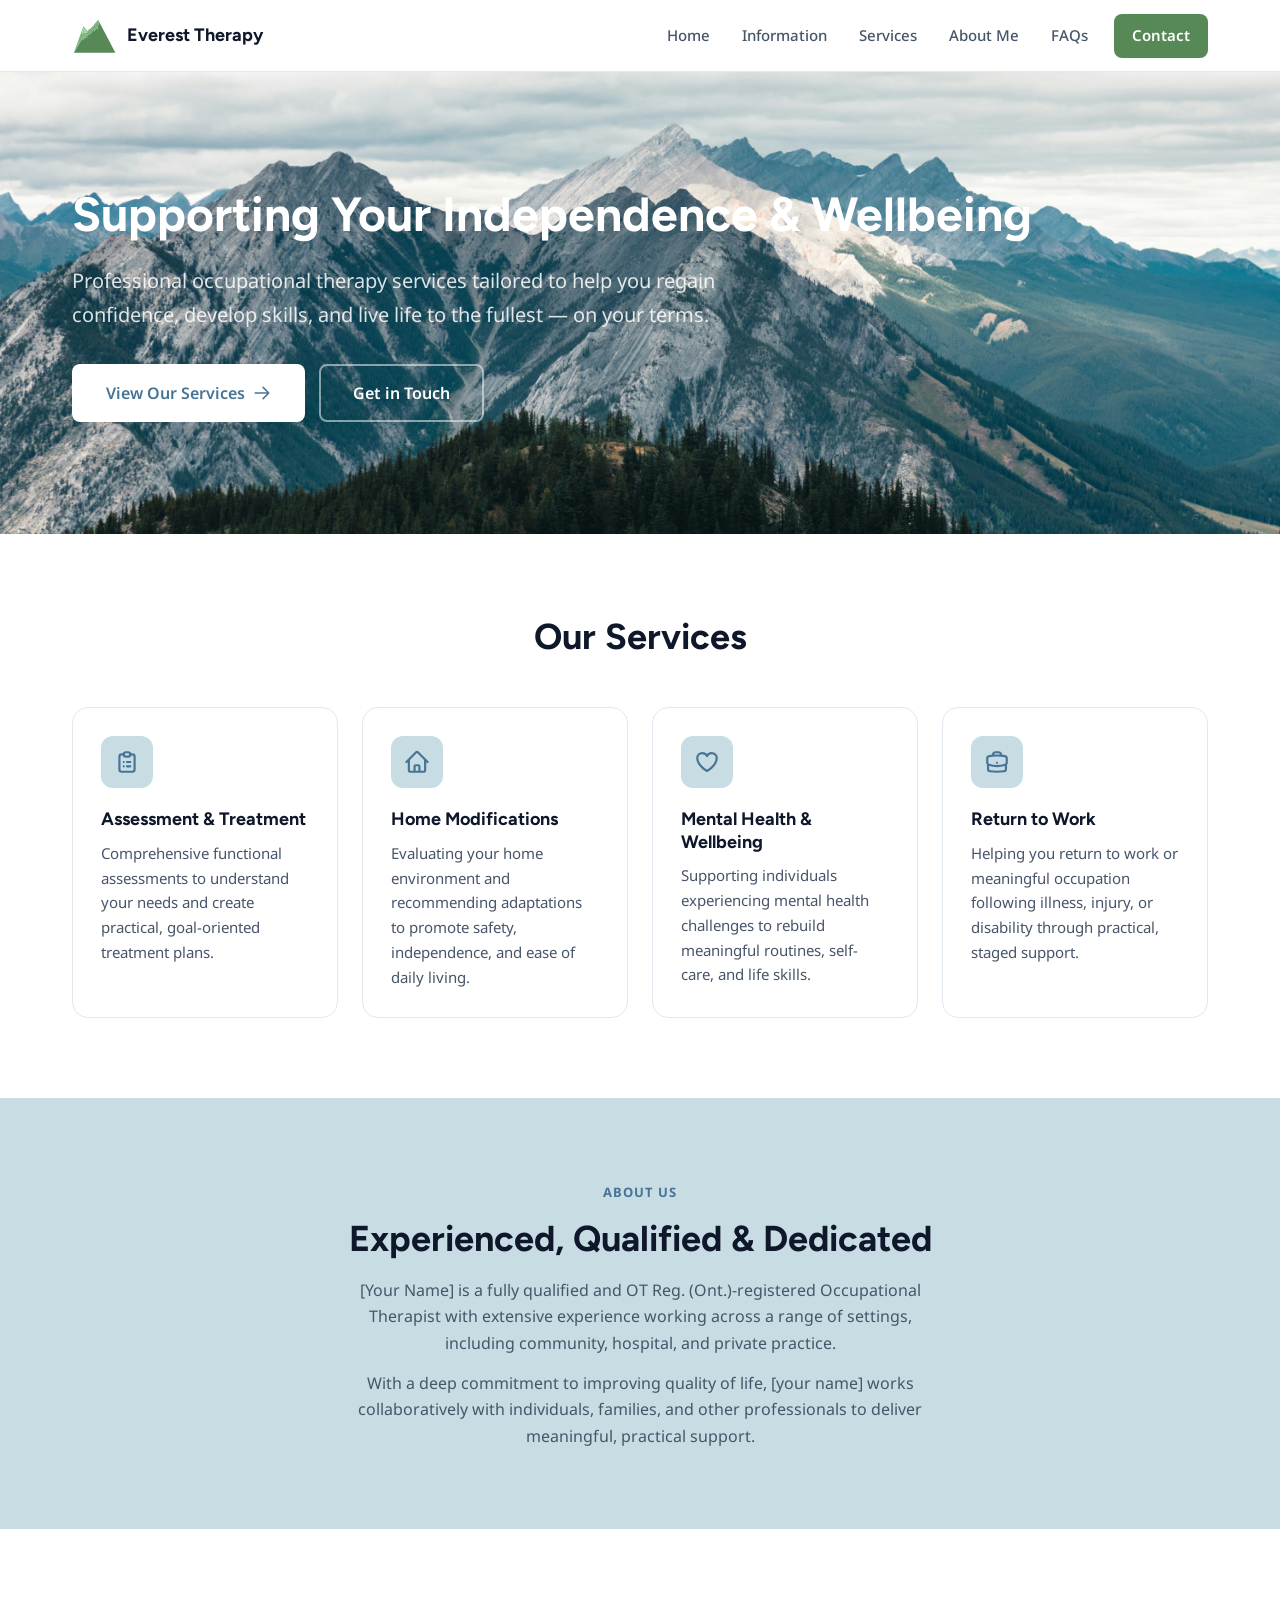
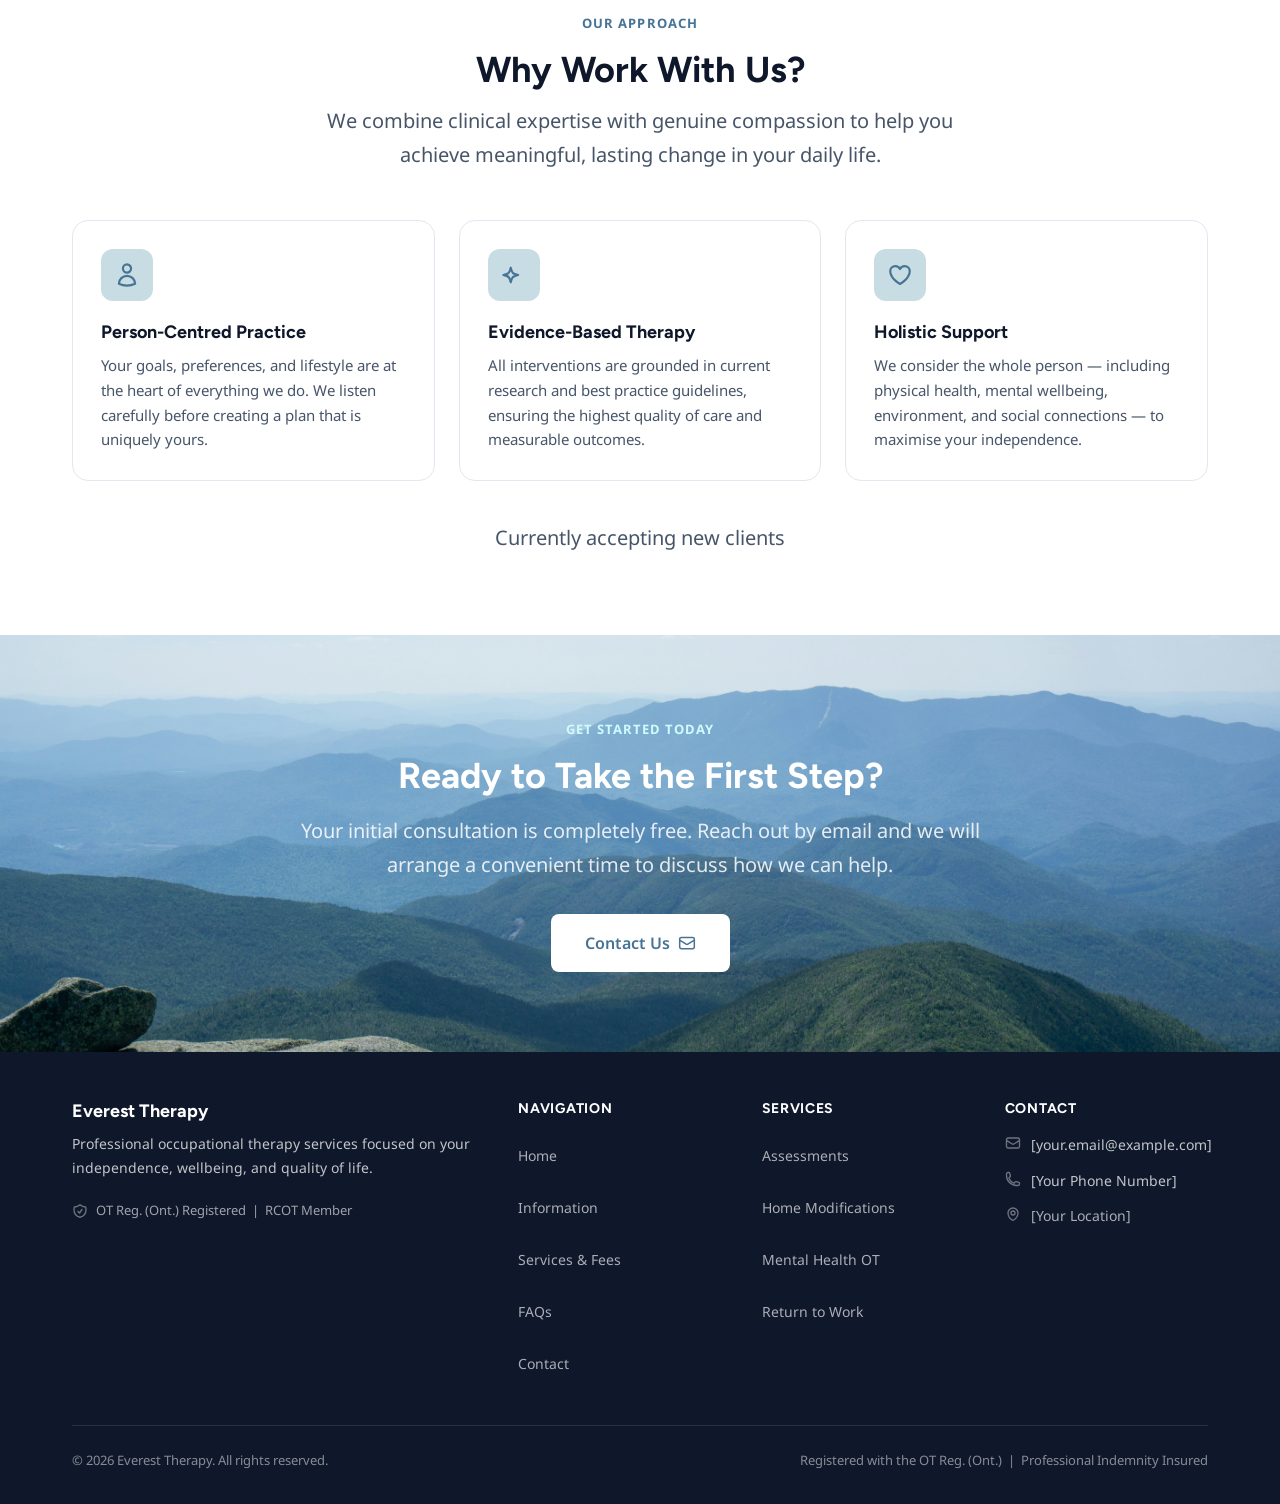
==== index.html @ 4b4ba0af "Winnie's requested layout changes" ====
﻿<!DOCTYPE html>
<html lang="en">
<head>
  <meta charset="UTF-8">
  <meta name="viewport" content="width=device-width, initial-scale=1.0">
  <meta name="description" content="Professional occupational therapy services. OT Reg. (Ont.) registered. Supporting independence, wellbeing, and quality of life. Free initial consultation available.">
  <title>Everest Therapy — Occupational Therapist</title>

  <link rel="preconnect" href="https://fonts.googleapis.com">
  <link rel="preconnect" href="https://fonts.gstatic.com" crossorigin>
  <link href="https://fonts.googleapis.com/css2?family=Figtree:wght@300;400;500;600;700&family=Noto+Sans:wght@300;400;500;700&display=swap" rel="stylesheet">
  <link rel="stylesheet" href="css/styles.css">
</head>
<body class="page-wrapper">

  <a href="#main-content" class="skip-link">Skip to main content</a>

  <!-- —— Header ——————————————————————————————————— -->
  <header class="site-header" role="banner">
    <nav class="nav-container" aria-label="Main navigation">
      <a href="./" class="nav-logo" aria-label="Everest Therapy — Home">
        <img src="images/logo.svg" alt="" aria-hidden="true" class="nav-logo-img" height="36">
        <span>Everest Therapy</span>
      </a>
      <button class="nav-toggle" id="nav-toggle"
              aria-expanded="false" aria-controls="nav-menu"
              aria-label="Toggle navigation menu">
        <span class="bar"></span>
        <span class="bar"></span>
        <span class="bar"></span>
      </button>
      <ul class="nav-menu" id="nav-menu" role="list">
        <li><a href="./"           class="nav-link">Home</a></li>
        <li><a href="information/" class="nav-link">Information</a></li>
        <li><a href="services/"    class="nav-link">Services</a></li>
        <li><a href="about/"       class="nav-link">About Me</a></li>
        <li><a href="faqs/"        class="nav-link">FAQs</a></li>
        <li><a href="contact/"     class="nav-link nav-link--cta">Contact</a></li>
      </ul>
    </nav>
  </header>

  <!-- —— Main ———————————————————————————————————— -->
  <main id="main-content">

    <!-- Hero -->
    <section class="hero" aria-labelledby="hero-heading">
      <div class="container">
        <div class="hero-inner">
          <div class="hero-content">
            <!-- <div class="hero-badge" aria-label="OT Reg. (Ont.) Registered Occupational Therapist">
              <svg xmlns="http://www.w3.org/2000/svg" width="14" height="14" fill="none" viewBox="0 0 24 24" stroke-width="2.5" stroke="currentColor" aria-hidden="true"><path stroke-linecap="round" stroke-linejoin="round" d="M9 12.75L11.25 15 15 9.75m-3-7.036A11.959 11.959 0 013.598 6 11.99 11.99 0 003 9.749c0 5.592 3.824 10.29 9 11.623 5.176-1.332 9-6.03 9-11.622 0-1.31-.21-2.571-.598-3.751h-.152c-3.196 0-6.1-1.248-8.25-3.285z"/></svg>
              OT Reg. (Ont.) Registered
            </div> -->

            <h1 id="hero-heading">Supporting Your Independence &amp; Wellbeing</h1>
            <p class="lead">Professional occupational therapy services tailored to help you regain confidence, develop skills, and live life to the fullest — on your terms.</p>

            <div class="hero-actions">
              <a href="services/" class="btn btn--primary btn--lg">
                View Our Services
                <svg xmlns="http://www.w3.org/2000/svg" width="18" height="18" fill="none" viewBox="0 0 24 24" stroke-width="2" stroke="currentColor" aria-hidden="true"><path stroke-linecap="round" stroke-linejoin="round" d="M13.5 4.5L21 12m0 0l-7.5 7.5M21 12H3"/></svg>
              </a>
              <a href="contact/" class="btn btn--secondary btn--lg">Get in Touch</a>
            </div>

            <!-- <div class="hero-trust" role="list" aria-label="Credentials">
              <div class="trust-item" role="listitem">
                <svg xmlns="http://www.w3.org/2000/svg" width="16" height="16" fill="none" viewBox="0 0 24 24" stroke-width="2.5" stroke="currentColor" aria-hidden="true"><path stroke-linecap="round" stroke-linejoin="round" d="M9 12.75L11.25 15 15 9.75m-3-7.036A11.959 11.959 0 013.598 6 11.99 11.99 0 003 9.749c0 5.592 3.824 10.29 9 11.623 5.176-1.332 9-6.03 9-11.622 0-1.31-.21-2.571-.598-3.751h-.152c-3.196 0-6.1-1.248-8.25-3.285z"/></svg>
                Occupational Therapy
              </div>
              <div class="trust-item" role="listitem">
                <svg xmlns="http://www.w3.org/2000/svg" width="16" height="16" fill="none" viewBox="0 0 24 24" stroke-width="2.5" stroke="currentColor" aria-hidden="true"><path stroke-linecap="round" stroke-linejoin="round" d="M9 12.75L11.25 15 15 9.75m-3-7.036A11.959 11.959 0 013.598 6 11.99 11.99 0 003 9.749c0 5.592 3.824 10.29 9 11.623 5.176-1.332 9-6.03 9-11.622 0-1.31-.21-2.571-.598-3.751h-.152c-3.196 0-6.1-1.248-8.25-3.285z"/></svg>
                OT Reg. (Ont.) Registered
              </div>
              <div class="trust-item" role="listitem">
                <svg xmlns="http://www.w3.org/2000/svg" width="16" height="16" fill="none" viewBox="0 0 24 24" stroke-width="2.5" stroke="currentColor" aria-hidden="true"><path stroke-linecap="round" stroke-linejoin="round" d="M9 12.75L11.25 15 15 9.75m-3-7.036A11.959 11.959 0 013.598 6 11.99 11.99 0 003 9.749c0 5.592 3.824 10.29 9 11.623 5.176-1.332 9-6.03 9-11.622 0-1.31-.21-2.571-.598-3.751h-.152c-3.196 0-6.1-1.248-8.25-3.285z"/></svg>
                Free Initial Consultation
              </div>
            </div>
          </div> -->

          <!-- <div class="hero-visual" aria-hidden="true">
            <div class="hero-card">
              <div class="hero-card-item">
                <svg xmlns="http://www.w3.org/2000/svg" width="22" height="22" fill="none" viewBox="0 0 24 24" stroke-width="2" stroke="currentColor"><path stroke-linecap="round" stroke-linejoin="round" d="M15.75 6a3.75 3.75 0 11-7.5 0 3.75 3.75 0 017.5 0zM4.501 20.118a7.5 7.5 0 0114.998 0A17.933 17.933 0 0112 21.75c-2.676 0-5.216-.584-7.499-1.632z"/></svg>
                <div class="hero-card-item-text">
                  <strong>Person-Centred Care</strong>
                  <span>Every plan tailored to you</span>
                </div>
              </div>
              <div class="hero-card-item">
                <svg xmlns="http://www.w3.org/2000/svg" width="22" height="22" fill="none" viewBox="0 0 24 24" stroke-width="2" stroke="currentColor"><path stroke-linecap="round" stroke-linejoin="round" d="M2.25 12l8.954-8.955c.44-.439 1.152-.439 1.591 0L21.75 12M4.5 9.75v10.125c0 .621.504 1.125 1.125 1.125H9.75v-4.875c0-.621.504-1.125 1.125-1.125h2.25c.621 0 1.125.504 1.125 1.125V21h4.125c.621 0 1.125-.504 1.125-1.125V9.75M8.25 21h8.25"/></svg>
                <div class="hero-card-item-text">
                  <strong>Home Visit Available</strong>
                  <span>Assessed in your own environment</span>
                </div>
              </div>
              <div class="hero-card-item">
                <svg xmlns="http://www.w3.org/2000/svg" width="22" height="22" fill="none" viewBox="0 0 24 24" stroke-width="2" stroke="currentColor"><path stroke-linecap="round" stroke-linejoin="round" d="M21 8.25c0-2.485-2.099-4.5-4.688-4.5-1.935 0-3.597 1.126-4.312 2.733-.715-1.607-2.377-2.733-4.313-2.733C5.1 3.75 3 5.765 3 8.25c0 7.22 9 12 9 12s9-4.78 9-12z"/></svg>
                <div class="hero-card-item-text">
                  <strong>Holistic Approach</strong>
                  <span>Mind, body, and environment</span>
                </div>
              </div>
            </div>
          </div> -->
        </div>
      </div>
    </section>

    <!-- Services Overview -->
    <section class="section section--white" aria-labelledby="services-heading">
      <div class="container">
        <header class="section-header text-center">
          <!-- <span class="section-subtitle">What We Offer</span> -->
          <h2 id="services-heading">Our Services</h2>
          <!-- <p class="lead">We offer a range of occupational therapy services, adaptable to your individual needs and circumstances.</p> -->
        </header>

        <div class="card-grid card-grid--4">
          <article class="card">
            <div class="card-icon" aria-hidden="true">
              <svg xmlns="http://www.w3.org/2000/svg" width="26" height="26" fill="none" viewBox="0 0 24 24" stroke-width="2" stroke="currentColor"><path stroke-linecap="round" stroke-linejoin="round" d="M9 5H7a2 2 0 00-2 2v12a2 2 0 002 2h10a2 2 0 002-2V7a2 2 0 00-2-2h-2M9 5a2 2 0 002 2h2a2 2 0 002-2M9 5a2 2 0 012-2h2a2 2 0 012 2m-3 7h3m-3 4h3m-6-4h.01M9 16h.01"/></svg>
            </div>
            <h3>Assessment &amp; Treatment</h3>
            <p>Comprehensive functional assessments to understand your needs and create practical, goal-oriented treatment plans.</p>
          </article>

          <article class="card">
            <div class="card-icon" aria-hidden="true">
              <svg xmlns="http://www.w3.org/2000/svg" width="26" height="26" fill="none" viewBox="0 0 24 24" stroke-width="2" stroke="currentColor"><path stroke-linecap="round" stroke-linejoin="round" d="M2.25 12l8.954-8.955c.44-.439 1.152-.439 1.591 0L21.75 12M4.5 9.75v10.125c0 .621.504 1.125 1.125 1.125H9.75v-4.875c0-.621.504-1.125 1.125-1.125h2.25c.621 0 1.125.504 1.125 1.125V21h4.125c.621 0 1.125-.504 1.125-1.125V9.75M8.25 21h8.25"/></svg>
            </div>
            <h3>Home Modifications</h3>
            <p>Evaluating your home environment and recommending adaptations to promote safety, independence, and ease of daily living.</p>
          </article>

          <article class="card">
            <div class="card-icon" aria-hidden="true">
              <svg xmlns="http://www.w3.org/2000/svg" width="26" height="26" fill="none" viewBox="0 0 24 24" stroke-width="2" stroke="currentColor"><path stroke-linecap="round" stroke-linejoin="round" d="M21 8.25c0-2.485-2.099-4.5-4.688-4.5-1.935 0-3.597 1.126-4.312 2.733-.715-1.607-2.377-2.733-4.313-2.733C5.1 3.75 3 5.765 3 8.25c0 7.22 9 12 9 12s9-4.78 9-12z"/></svg>
            </div>
            <h3>Mental Health &amp; Wellbeing</h3>
            <p>Supporting individuals experiencing mental health challenges to rebuild meaningful routines, self-care, and life skills.</p>
          </article>

          <article class="card">
            <div class="card-icon" aria-hidden="true">
              <svg xmlns="http://www.w3.org/2000/svg" width="26" height="26" fill="none" viewBox="0 0 24 24" stroke-width="2" stroke="currentColor"><path stroke-linecap="round" stroke-linejoin="round" d="M20.25 14.15v4.25c0 1.094-.787 2.036-1.872 2.18-2.087.277-4.216.42-6.378.42s-4.291-.143-6.378-.42c-1.085-.144-1.872-1.086-1.872-2.18v-4.25m16.5 0a2.18 2.18 0 00.75-1.661V8.706c0-1.081-.768-2.015-1.837-2.175a48.114 48.114 0 00-3.413-.387m4.5 8.006c-.194.165-.42.295-.673.38A23.978 23.978 0 0112 15.75c-2.648 0-5.195-.429-7.577-1.22a2.016 2.016 0 01-.673-.38m0 0A2.18 2.18 0 013 12.489V8.706c0-1.081.768-2.015 1.837-2.175a48.111 48.111 0 013.413-.387m7.5 0V5.25A2.25 2.25 0 0013.5 3h-3a2.25 2.25 0 00-2.25 2.25v.894m7.5 0a48.667 48.667 0 00-7.5 0M12 12.75h.008v.008H12v-.008z"/></svg>
            </div>
            <h3>Return to Work</h3>
            <p>Helping you return to work or meaningful occupation following illness, injury, or disability through practical, staged support.</p>
          </article>
        </div>

        <!-- <p class="text-center" style="margin-top:2.5rem">
          <a href="services/" class="btn btn--cta btn--lg">
            View All Services &amp; Fees
            <svg xmlns="http://www.w3.org/2000/svg" width="18" height="18" fill="none" viewBox="0 0 24 24" stroke-width="2" stroke="currentColor" aria-hidden="true"><path stroke-linecap="round" stroke-linejoin="round" d="M13.5 4.5L21 12m0 0l-7.5 7.5M21 12H3"/></svg>
          </a>
        </p> -->
      </div>
    </section>

    <!-- About Teaser -->
    <section class="section section--alt" aria-labelledby="about-heading">
      <div class="container">
        <div class="info-block info-block--single text-center">
          <div class="info-block-content">
            <span class="section-subtitle">About Us</span>
            <h2 id="about-heading">Experienced, Qualified &amp; Dedicated</h2>
            <p>[Your Name] is a fully qualified and OT Reg. (Ont.)-registered Occupational Therapist with extensive experience working across a range of settings, including community, hospital, and private practice.</p>
            <p>With a deep commitment to improving quality of life, [your name] works collaboratively with individuals, families, and other professionals to deliver meaningful, practical support.</p>
            <!-- <ul class="info-check-list" role="list">
              <li class="info-check-item">
                <svg xmlns="http://www.w3.org/2000/svg" width="20" height="20" fill="none" viewBox="0 0 24 24" stroke-width="2" stroke="currentColor" aria-hidden="true"><path stroke-linecap="round" stroke-linejoin="round" d="M9 12.75L11.25 15 15 9.75M21 12a9 9 0 11-18 0 9 9 0 0118 0z"/></svg>
                BSc (Hons) Occupational Therapy
              </li>
              <li class="info-check-item">
                <svg xmlns="http://www.w3.org/2000/svg" width="20" height="20" fill="none" viewBox="0 0 24 24" stroke-width="2" stroke="currentColor" aria-hidden="true"><path stroke-linecap="round" stroke-linejoin="round" d="M9 12.75L11.25 15 15 9.75M21 12a9 9 0 11-18 0 9 9 0 0118 0z"/></svg>
                Registered with the Health &amp; Care Professions Council (OT Reg. (Ont.))
              </li>
              <li class="info-check-item">
                <svg xmlns="http://www.w3.org/2000/svg" width="20" height="20" fill="none" viewBox="0 0 24 24" stroke-width="2" stroke="currentColor" aria-hidden="true"><path stroke-linecap="round" stroke-linejoin="round" d="M9 12.75L11.25 15 15 9.75M21 12a9 9 0 11-18 0 9 9 0 0118 0z"/></svg>
                Member of the Royal College of Occupational Therapists (RCOT)
              </li>
              <li class="info-check-item">
                <svg xmlns="http://www.w3.org/2000/svg" width="20" height="20" fill="none" viewBox="0 0 24 24" stroke-width="2" stroke="currentColor" aria-hidden="true"><path stroke-linecap="round" stroke-linejoin="round" d="M9 12.75L11.25 15 15 9.75M21 12a9 9 0 11-18 0 9 9 0 0118 0z"/></svg>
                [PLACEHOLDER]
              </li>
            </ul> -->
            <!-- <p style="margin-top:1.75rem">
              <a href="information/" class="btn btn--outline">
                Learn More About OT
                <svg xmlns="http://www.w3.org/2000/svg" width="18" height="18" fill="none" viewBox="0 0 24 24" stroke-width="2" stroke="currentColor" aria-hidden="true"><path stroke-linecap="round" stroke-linejoin="round" d="M13.5 4.5L21 12m0 0l-7.5 7.5M21 12H3"/></svg>
              </a>
            </p> -->
          </div>

          <!-- <div class="info-block-visual" aria-hidden="true">
            <div class="stat-grid">
              <img src="images/portrait.jpg"
                alt="[Your Name], Occupational Therapist"
                style="width:100%;border-radius:var(--radius-xl);object-fit:cover">
            </div> -->
            
            <!-- <div class="stat-grid">
              <div class="stat-item">
                <div class="stat-value">10+</div>
                <div class="stat-label">Years of experience</div>
              </div>
              <div class="stat-item">
                <div class="stat-value">OT Reg. (Ont.)</div>
                <div class="stat-label">Registered &amp; regulated</div>
              </div>
              <div class="stat-item">
                <div class="stat-value">Free</div>
                <div class="stat-label">Initial consultation</div>
              </div>
              <div class="stat-item">
                <div class="stat-value">6+</div>
                <div class="stat-label">Service areas offered</div>
              </div> -->
            </div>
          </div>
        </div>
      </div>
    </section>

    <!-- Why Choose Us -->
    <section class="section section--white" aria-labelledby="benefits-heading">
      <div class="container">
        <header class="section-header text-center">
          <span class="section-subtitle">Our Approach</span>
          <h2 id="benefits-heading">Why Work With Us?</h2>
          <p class="lead">We combine clinical expertise with genuine compassion to help you achieve meaningful, lasting change in your daily life.</p>
        </header>

        <div class="card-grid">
          <article class="card">
            <div class="card-icon" aria-hidden="true">
              <svg xmlns="http://www.w3.org/2000/svg" width="26" height="26" fill="none" viewBox="0 0 24 24" stroke-width="2" stroke="currentColor"><path stroke-linecap="round" stroke-linejoin="round" d="M15.75 6a3.75 3.75 0 11-7.5 0 3.75 3.75 0 017.5 0zM4.501 20.118a7.5 7.5 0 0114.998 0A17.933 17.933 0 0112 21.75c-2.676 0-5.216-.584-7.499-1.632z"/></svg>
            </div>
            <h3>Person-Centred Practice</h3>
            <p>Your goals, preferences, and lifestyle are at the heart of everything we do. We listen carefully before creating a plan that is uniquely yours.</p>
          </article>

          <article class="card">
            <div class="card-icon" aria-hidden="true">
              <svg xmlns="http://www.w3.org/2000/svg" width="26" height="26" fill="none" viewBox="0 0 24 24" stroke-width="2" stroke="currentColor"><path stroke-linecap="round" stroke-linejoin="round" d="M9.813 15.904L9 18.75l-.813-2.846a4.5 4.5 0 00-3.09-3.09L2.25 12l2.846-.813a4.5 4.5 0 003.09-3.09L9 5.25l.813 2.846a4.5 4.5 0 003.09 3.09L15.75 12l-2.846.813a4.5 4.5 0 00-3.09 3.09z"/></svg>
            </div>
            <h3>Evidence-Based Therapy</h3>
            <p>All interventions are grounded in current research and best practice guidelines, ensuring the highest quality of care and measurable outcomes.</p>
          </article>

          <article class="card">
            <div class="card-icon" aria-hidden="true">
              <svg xmlns="http://www.w3.org/2000/svg" width="26" height="26" fill="none" viewBox="0 0 24 24" stroke-width="2" stroke="currentColor"><path stroke-linecap="round" stroke-linejoin="round" d="M21 8.25c0-2.485-2.099-4.5-4.688-4.5-1.935 0-3.597 1.126-4.312 2.733-.715-1.607-2.377-2.733-4.313-2.733C5.1 3.75 3 5.765 3 8.25c0 7.22 9 12 9 12s9-4.78 9-12z"/></svg>
            </div>
            <h3>Holistic Support</h3>
            <p>We consider the whole person — including physical health, mental wellbeing, environment, and social connections — to maximise your independence.</p>
          </article>
        </div>
        <div class=" text-center">
        <p class="lead" style="margin-top:2.5rem; ">
          Currently accepting new clients
        </p>
        </div>
      </div>
    </section>

    <!-- CTA Banner -->
    <section class="section section--dark" aria-labelledby="cta-heading">
      <div class="container text-center">
        <span class="section-subtitle">Get Started Today</span>
        <h2 id="cta-heading">Ready to Take the First Step?</h2>
        <p class="lead" style="margin:1rem auto 2rem">Your initial consultation is completely free. Reach out by email and we will arrange a convenient time to discuss how we can help.</p>
        <a href="contact/" class="btn btn--primary btn--lg">
          Contact Us
          <svg xmlns="http://www.w3.org/2000/svg" width="18" height="18" fill="none" viewBox="0 0 24 24" stroke-width="2" stroke="currentColor" aria-hidden="true"><path stroke-linecap="round" stroke-linejoin="round" d="M21.75 6.75v10.5a2.25 2.25 0 01-2.25 2.25h-15a2.25 2.25 0 01-2.25-2.25V6.75m19.5 0A2.25 2.25 0 0019.5 4.5h-15a2.25 2.25 0 00-2.25 2.25m19.5 0v.243a2.25 2.25 0 01-1.07 1.916l-7.5 4.615a2.25 2.25 0 01-2.36 0L3.32 8.91a2.25 2.25 0 01-1.07-1.916V6.75"/></svg>
        </a>
      </div>
    </section>

  </main>

  <!-- —— Footer ——————————————————————————————————— -->
  <footer class="site-footer" role="contentinfo">
    <div class="container">
      <div class="footer-grid">
        <div class="footer-brand-text">
          <h3>Everest Therapy</h3>
          <p>Professional occupational therapy services focused on your independence, wellbeing, and quality of life.</p>
          <div class="footer-reg">
            <svg xmlns="http://www.w3.org/2000/svg" width="16" height="16" fill="none" viewBox="0 0 24 24" stroke-width="2" stroke="currentColor" aria-hidden="true"><path stroke-linecap="round" stroke-linejoin="round" d="M9 12.75L11.25 15 15 9.75m-3-7.036A11.959 11.959 0 013.598 6 11.99 11.99 0 003 9.749c0 5.592 3.824 10.29 9 11.623 5.176-1.332 9-6.03 9-11.622 0-1.31-.21-2.571-.598-3.751h-.152c-3.196 0-6.1-1.248-8.25-3.285z"/></svg>
            <span>OT Reg. (Ont.) Registered &nbsp;|&nbsp; RCOT Member</span>
          </div>
        </div>

        <div class="footer-col">
          <h4>Navigation</h4>
          <ul class="footer-links" role="list">
            <li><a href="./">Home</a></li>
            <li><a href="information/">Information</a></li>
            <li><a href="services/">Services &amp; Fees</a></li>
            <li><a href="faqs/">FAQs</a></li>
            <li><a href="contact/">Contact</a></li>
          </ul>
        </div>

        <div class="footer-col">
          <h4>Services</h4>
          <ul class="footer-links" role="list">
            <li><a href="services/">Assessments</a></li>
            <li><a href="services/">Home Modifications</a></li>
            <li><a href="services/">Mental Health OT</a></li>
            <li><a href="services/">Return to Work</a></li>
          </ul>
        </div>

        <div class="footer-col">
          <h4>Contact</h4>
          <div class="footer-contact-item">
            <svg xmlns="http://www.w3.org/2000/svg" width="16" height="16" fill="none" viewBox="0 0 24 24" stroke-width="2" stroke="currentColor" aria-hidden="true"><path stroke-linecap="round" stroke-linejoin="round" d="M21.75 6.75v10.5a2.25 2.25 0 01-2.25 2.25h-15a2.25 2.25 0 01-2.25-2.25V6.75m19.5 0A2.25 2.25 0 0019.5 4.5h-15a2.25 2.25 0 00-2.25 2.25m19.5 0v.243a2.25 2.25 0 01-1.07 1.916l-7.5 4.615a2.25 2.25 0 01-2.36 0L3.32 8.91a2.25 2.25 0 01-1.07-1.916V6.75"/></svg>
            <a href="mailto:[your.email@example.com]">[your.email@example.com]</a>
          </div>
          <div class="footer-contact-item">
            <svg xmlns="http://www.w3.org/2000/svg" width="16" height="16" fill="none" viewBox="0 0 24 24" stroke-width="2" stroke="currentColor" aria-hidden="true"><path stroke-linecap="round" stroke-linejoin="round" d="M2.25 6.75c0 8.284 6.716 15 15 15h2.25a2.25 2.25 0 002.25-2.25v-1.372c0-.516-.351-.966-.852-1.091l-4.423-1.106c-.44-.11-.902.055-1.173.417l-.97 1.293c-.282.376-.769.542-1.21.38a12.035 12.035 0 01-7.143-7.143c-.162-.441.004-.928.38-1.21l1.293-.97c.363-.271.527-.734.417-1.173L6.963 3.102a1.125 1.125 0 00-1.091-.852H4.5A2.25 2.25 0 002.25 4.5v2.25z"/></svg>
            <a href="tel:[YourPhoneNumber]">[Your Phone Number]</a>
          </div>
          <div class="footer-contact-item">
            <svg xmlns="http://www.w3.org/2000/svg" width="16" height="16" fill="none" viewBox="0 0 24 24" stroke-width="2" stroke="currentColor" aria-hidden="true"><path stroke-linecap="round" stroke-linejoin="round" d="M15 10.5a3 3 0 11-6 0 3 3 0 016 0z"/><path stroke-linecap="round" stroke-linejoin="round" d="M19.5 10.5c0 7.142-7.5 11.25-7.5 11.25S4.5 17.642 4.5 10.5a7.5 7.5 0 1115 0z"/></svg>
            <span>[Your Location]</span>
          </div>
        </div>
      </div>

      <div class="footer-bottom">
        <span>&copy; <span id="year"></span> Everest Therapy. All rights reserved.</span>
        <span>Registered with the OT Reg. (Ont.) &nbsp;|&nbsp; Professional Indemnity Insured</span>
      </div>
    </div>
  </footer>

  <button class="back-to-top" id="back-to-top" aria-label="Back to top of page">
    <svg xmlns="http://www.w3.org/2000/svg" width="20" height="20" fill="none" viewBox="0 0 24 24" stroke-width="2.5" stroke="currentColor" aria-hidden="true"><path stroke-linecap="round" stroke-linejoin="round" d="M4.5 10.5L12 3m0 0l7.5 7.5M12 3v18"/></svg>
  </button>

  <script>document.getElementById('year').textContent = new Date().getFullYear();</script>
  <script src="js/main.js"></script>
</body>
</html>
---- css/styles.css ----
/* =============================================
   OT Practice — Main Stylesheet
   =============================================
   1.  Custom Properties
   2.  Reset & Base
   3.  Typography
   4.  Layout
   5.  Skip Link
   6.  Header & Navigation
   7.  Mobile Menu
   8.  Hero (Home)
   9.  Page Banner
   10. Sections
   11. Cards & Feature Grid
   12. Info Blocks
   13. Services & Fees
   14. Notices
   15. Forms
   16. Buttons
   17. Footer
   18. Back-to-Top
   19. Animations & Transitions
   20. Print
   ============================================= */

/* ─────────────────────────────────────────────
   1. Custom Properties
   ───────────────────────────────────────────── */
:root {
  /* Colour Palette */
  --clr-primary:        #0891b2; /* cyan-600  */
  --clr-primary-dark:   #477495; /* cyan-700  */
  --clr-primary-light:  #cffafe; /* cyan-100  */
  --clr-secondary:      #0f766e; /* teal-700  */
  --clr-secondary-dark: #115e59; /* teal-800  */
  --clr-cta:            #578956; /* emerald-600*/
  --clr-cta-dark:       #047857; /* emerald-700*/
  --clr-bg:             #f8fafc; /* slate-50  */
  --clr-bg-alt:         #C8DCE3; /* cyan-50   */
  --clr-white:          #ffffff;
  --clr-text:           #0f172a; /* slate-900 */
  --clr-text-muted:     #475569; /* slate-600 */
  --clr-border:         #e2e8f0; /* slate-200 */
  --clr-error:          #dc2626;
  --clr-success:        #059669;
  --clr-warning-bg:     #fefce8;
  --clr-warning-border: #fde047;

  /* Typography */
  --font-heading: 'Figtree', system-ui, sans-serif;
  --font-body:    'Noto Sans', system-ui, sans-serif;

  /* Sizing */
  --nav-height:  72px;
  --max-width:   1200px;
  --section-gap: 5rem;

  /* Shadows */
  --shadow-sm:  0 1px 2px 0 rgb(0 0 0 / .05);
  --shadow-md:  0 4px 6px -1px rgb(0 0 0 / .08), 0 2px 4px -2px rgb(0 0 0 / .06);
  --shadow-lg:  0 10px 15px -3px rgb(0 0 0 / .08), 0 4px 6px -4px rgb(0 0 0 / .05);

  /* Radii */
  --radius-sm:  .375rem;
  --radius-md:  .5rem;
  --radius-lg:  .75rem;
  --radius-xl:  1rem;
  --radius-2xl: 1.5rem;

  /* Transitions */
  --tr-fast:  150ms ease;
  --tr-base:  200ms ease;
  --tr-slow:  300ms ease;

  /* Z-index scale */
  --z-base:    1;
  --z-raised:  10;
  --z-overlay: 20;
  --z-modal:   30;
  --z-toast:   40;
  --z-nav:     50;
}

/* ─────────────────────────────────────────────
   2. Reset & Base
   ───────────────────────────────────────────── */
*, *::before, *::after {
  box-sizing: border-box;
  margin: 0;
  padding: 0;
}

html {
  scroll-behavior: smooth;
  -webkit-text-size-adjust: 100%;
}

@media (prefers-reduced-motion: reduce) {
  html { scroll-behavior: auto; }
  *, *::before, *::after {
    animation-duration: .01ms !important;
    animation-iteration-count: 1 !important;
    transition-duration: .01ms !important;
  }
}

body {
  font-family: var(--font-body);
  font-size: 1rem;
  line-height: 1.65;
  color: var(--clr-text);
  background-color: var(--clr-bg);
  -webkit-font-smoothing: antialiased;
}

img, video, svg {
  display: block;
  max-width: 100%;
}

a {
  color: var(--clr-primary-dark);
  text-decoration: underline;
  text-decoration-color: transparent;
  transition: color var(--tr-base), text-decoration-color var(--tr-base);
}
a:hover  { text-decoration-color: currentColor; }
a:focus-visible {
  outline: 3px solid var(--clr-primary);
  outline-offset: 2px;
  border-radius: var(--radius-sm);
}

ul, ol { list-style: none; }
button { font-family: inherit; cursor: pointer; border: none; background: none; }

/* ─────────────────────────────────────────────
   3. Typography
   ───────────────────────────────────────────── */
h1, h2, h3, h4, h5, h6 {
  font-family: var(--font-heading);
  color: var(--clr-text);
  line-height: 1.25;
  font-weight: 700;
}

h1 { font-size: clamp(2rem, 5vw, 3rem); }
h2 { font-size: clamp(1.5rem, 3.5vw, 2.25rem); }
h3 { font-size: clamp(1.125rem, 2.5vw, 1.375rem); }
h4 { font-size: 1.125rem; }

p { max-width: 68ch; }
p + p { margin-top: .875rem; }

.lead {
  font-size: clamp(1.0625rem, 2vw, 1.25rem);
  line-height: 1.7;
  color: var(--clr-text-muted);
  max-width: 62ch;
}

.text-center   { text-align: center; }
.text-center p { margin-left: auto; margin-right: auto; }

/* Visually hidden but available to screen readers */
.sr-only {
  position: absolute;
  width: 1px;
  height: 1px;
  padding: 0;
  margin: -1px;
  overflow: hidden;
  clip: rect(0,0,0,0);
  white-space: nowrap;
  border: 0;
}

/* ─────────────────────────────────────────────
   4. Layout
   ───────────────────────────────────────────── */
.container {
  width: 100%;
  max-width: var(--max-width);
  margin-inline: auto;
  padding-inline: 1rem;
}
@media (min-width: 640px)  { .container { padding-inline: 1.5rem; } }
@media (min-width: 1024px) { .container { padding-inline: 2rem;   } }

.page-wrapper {
  min-height: 100vh;
  display: flex;
  flex-direction: column;
}
main { flex: 1; }

/* ─────────────────────────────────────────────
   5. Skip Link
   ───────────────────────────────────────────── */
.skip-link {
  position: absolute;
  top: -100%;
  left: 1rem;
  z-index: calc(var(--z-nav) + 10);
  padding: .5rem 1rem;
  background: var(--clr-primary-dark);
  color: #fff;
  border-radius: 0 0 var(--radius-md) var(--radius-md);
  font-weight: 600;
  text-decoration: none;
  transition: top var(--tr-fast);
}
.skip-link:focus { top: 0; }

/* ─────────────────────────────────────────────
   6. Header & Navigation
   ───────────────────────────────────────────── */
.site-header {
  position: sticky;
  top: 0;
  z-index: var(--z-nav);
  background: var(--clr-white);
  border-bottom: 1px solid var(--clr-border);
  height: var(--nav-height);
  display: flex;
  align-items: center;
  transition: box-shadow var(--tr-base);
}
.site-header.scrolled { box-shadow: var(--shadow-md); }

.nav-container {
  width: 100%;
  max-width: var(--max-width);
  margin-inline: auto;
  padding-inline: 1rem;
  display: flex;
  align-items: center;
  justify-content: space-between;
  gap: 1rem;
}
@media (min-width: 640px)  { .nav-container { padding-inline: 1.5rem; } }
@media (min-width: 1024px) { .nav-container { padding-inline: 2rem;   } }

.nav-logo {
  display: flex;
  align-items: center;
  gap: .625rem;
  text-decoration: none;
  color: var(--clr-text);
  font-family: var(--font-heading);
  font-weight: 700;
  font-size: 1.125rem;
  flex-shrink: 0;
}
.nav-logo:hover { color: var(--clr-primary-dark); text-decoration-color: transparent; }
.nav-logo:focus-visible { outline-offset: 4px; }

.nav-logo-icon {
  width: 36px;
  height: 36px;
  background: var(--clr-primary-dark);
  border-radius: var(--radius-md);
  display: flex;
  align-items: center;
  justify-content: center;
  flex-shrink: 0;
}
.nav-logo-icon svg { color: #fff; }

.nav-logo-img {
  height: 36px;
  width: auto;
  display: block;
  flex-shrink: 0;
}

.nav-menu {
  display: flex;
  align-items: center;
  gap: .25rem;
}

.nav-link {
  display: inline-flex;
  align-items: center;
  padding: .5rem .875rem;
  border-radius: var(--radius-md);
  font-weight: 500;
  font-size: .9375rem;
  color: var(--clr-text-muted);
  text-decoration: none;
  transition: color var(--tr-base), background-color var(--tr-base);
  white-space: nowrap;
  min-height: 44px;
}
.nav-link:hover    { color: var(--clr-primary-dark); background-color: var(--clr-bg-alt); }
.nav-link:focus-visible { outline: 3px solid var(--clr-primary); outline-offset: 2px; }
.nav-link.active   { color: var(--clr-primary-dark); background-color: var(--clr-primary-light); font-weight: 600; }

.nav-link--cta {
  background-color: var(--clr-cta);
  color: var(--clr-white) !important;
  font-weight: 600;
  padding-inline: 1.125rem;
  margin-left: .5rem;
}
.nav-link--cta:hover    { background-color: var(--clr-cta-dark); }
.nav-link--cta.active   { background-color: var(--clr-cta-dark); }

/* ─────────────────────────────────────────────
   7. Mobile Menu
   ───────────────────────────────────────────── */
.nav-toggle {
  display: none;
  flex-direction: column;
  justify-content: space-between;
  width: 44px;
  height: 44px;
  padding: .625rem;
  border-radius: var(--radius-md);
  transition: background-color var(--tr-base);
  cursor: pointer;
}
.nav-toggle:hover        { background-color: var(--clr-bg); }
.nav-toggle:focus-visible { outline: 3px solid var(--clr-primary); outline-offset: 2px; }
.nav-toggle .bar {
  display: block;
  width: 100%;
  height: 2px;
  background-color: var(--clr-text);
  border-radius: 2px;
  transition: transform var(--tr-slow), opacity var(--tr-slow);
}

/* open state */
.nav-toggle[aria-expanded="true"] .bar:nth-child(1) { transform: translateY(7px) rotate(45deg); }
.nav-toggle[aria-expanded="true"] .bar:nth-child(2) { opacity: 0; transform: scaleX(0); }
.nav-toggle[aria-expanded="true"] .bar:nth-child(3) { transform: translateY(-7px) rotate(-45deg); }

@media (max-width: 767px) {
  .nav-toggle { display: flex; }

  .nav-menu {
    position: fixed;
    inset: var(--nav-height) 0 0 0;
    flex-direction: column;
    align-items: stretch;
    background: var(--clr-white);
    padding: 1.5rem 1rem 2rem;
    gap: .375rem;
    border-top: 1px solid var(--clr-border);
    overflow-y: auto;
    transform: translateX(100%);
    transition: transform var(--tr-slow);
    z-index: var(--z-overlay);
  }
  .nav-menu.is-open { transform: translateX(0); }

  .nav-link { font-size: 1rem; padding: .75rem 1rem; justify-content: flex-start; }
  .nav-link--cta { margin-left: 0; margin-top: .5rem; justify-content: center; }
}

/* ─────────────────────────────────────────────
   8. Hero Section (Home Page)
   ───────────────────────────────────────────── */
.hero {
  background: linear-gradient(135deg, var(--clr-primary-dark) 0%, var(--clr-secondary) 100%);
  background-image: url('../images/header.jpg'), linear-gradient(135deg, var(--clr-primary-dark) 0%, var(--clr-secondary) 100%);
  background-size: cover;
  background-position: center;
  background-repeat: no-repeat;
  background-attachment: scroll;
  color: var(--clr-white);
  display: flex;
  align-items: center;
  padding-block: clamp(4rem, 10vw, 7rem);
  position: relative;
  overflow: hidden;
}
.hero::before {
  content: '';
  position: absolute;
  inset: 0;
  background:
    radial-gradient(ellipse 80% 60% at 70% 50%, rgba(255,255,255,.07) 0%, transparent 70%);
  pointer-events: none;
}

.hero-inner {
  position: relative;
  z-index: 1;
  /* display: grid;
  grid-template-columns: 1fr; */
  gap: 2.5rem;
  align-items: center;
}
@media (min-width: 768px) {
  .hero-inner { grid-template-columns: 1fr 1fr; gap: 3rem; }
}

.hero-badge {
  display: inline-flex;
  align-items: center;
  gap: .5rem;
  background: rgba(255,255,255,.15);
  border: 1px solid rgba(255,255,255,.25);
  border-radius: 2rem;
  padding: .375rem .875rem;
  font-size: .8125rem;
  font-weight: 600;
  letter-spacing: .03em;
  text-transform: uppercase;
  margin-bottom: 1.25rem;
  width: fit-content;
}

.hero-content h1 {
  color: var(--clr-white);
  margin-bottom: 1.25rem;
}

.hero-content .lead {
  color: rgba(255,255,255,.85);
  margin-bottom: 2rem;
}

.hero-actions {
  display: flex;
  flex-wrap: wrap;
  gap: .875rem;
}

.hero-visual {
  display: flex;
  justify-content: center;
}
@media (max-width: 767px) { .hero-visual { display: none; } }

.hero-card {
  background: rgba(255,255,255,.12);
  backdrop-filter: blur(8px);
  border: 1px solid rgba(255,255,255,.2);
  border-radius: var(--radius-2xl);
  padding: 2rem;
  max-width: 320px;
  width: 100%;
}
.hero-card-item {
  display: flex;
  align-items: flex-start;
  gap: 1rem;
  padding: .875rem 0;
  border-bottom: 1px solid rgba(255,255,255,.12);
}
.hero-card-item:last-child { border-bottom: none; }
.hero-card-item svg { color: var(--clr-primary-light); flex-shrink: 0; margin-top: .125rem; }
.hero-card-item-text strong { display: block; color: #fff; font-size: .9375rem; margin-bottom: .125rem; }
.hero-card-item-text span   { font-size: .8125rem; color: rgba(255,255,255,.75); }

.hero-trust {
  margin-top: 2.5rem;
  display: flex;
  align-items: center;
  gap: 1.5rem;
  flex-wrap: wrap;
}
.trust-item {
  display: flex;
  align-items: center;
  gap: .5rem;
  font-size: .8125rem;
  color: rgba(255,255,255,.8);
  font-weight: 500;
}
.trust-item svg { color: var(--clr-primary-light); }

/* ─────────────────────────────────────────────
   9. Page Banner (Inner Pages)
   ───────────────────────────────────────────── */
.page-banner {
  background: linear-gradient(135deg, var(--clr-primary-dark) 0%, var(--clr-secondary) 100%);
  color: var(--clr-white);
  padding-block: clamp(2.5rem, 6vw, 4rem);
}
.page-banner h1 { color: var(--clr-white); margin-bottom: .75rem; }
.page-banner .lead { color: rgba(255,255,255,.85); margin-bottom: 0; }

.breadcrumb {
  display: flex;
  align-items: center;
  gap: .5rem;
  font-size: .8125rem;
  color: rgba(255,255,255,.7);
  margin-bottom: 1rem;
}
.breadcrumb a { color: rgba(255,255,255,.85); font-weight: 500; text-decoration: none; }
.breadcrumb a:hover { color: #fff; }
.breadcrumb-sep { opacity: .5; }

/* ─────────────────────────────────────────────
   10. Sections
   ───────────────────────────────────────────── */
.section {
  padding-block: var(--section-gap);
}
.section--alt {
  background-color: var(--clr-bg-alt);
}
.section--white {
  background-color: var(--clr-white);
}
.section--dark {
  background: linear-gradient(135deg, var(--clr-primary-dark) 0%, var(--clr-secondary) 100%);
  background-image: url('../images/footer.jpg'), linear-gradient(135deg, var(--clr-primary-dark) 0%, var(--clr-secondary) 100%);
  background-size: cover;
  background-position: center;
  background-repeat: no-repeat;
  color: #fff;
}
.section--dark h2 { color: #fff; }
.section--dark p, .section--dark .lead { color: rgba(255,255,255,.85); }

.section-header {
  margin-bottom: 3rem;
}
.section-header.text-center { text-align: center; }
.section-subtitle {
  display: inline-block;
  font-size: .8125rem;
  font-weight: 700;
  letter-spacing: .08em;
  text-transform: uppercase;
  color: var(--clr-primary-dark);
  margin-bottom: .75rem;
}
.section--dark .section-subtitle { color: var(--clr-primary-light); }
.section-header h2 { margin-bottom: .75rem; }

/* ─────────────────────────────────────────────
   11. Cards & Feature Grid
   ───────────────────────────────────────────── */
.card-grid {
  display: grid;
  grid-template-columns: repeat(auto-fit, minmax(min(100%, 280px), 1fr));
  gap: 1.5rem;
}
.card-grid--2 { grid-template-columns: repeat(auto-fit, minmax(min(100%, 460px), 1fr)); }
.card-grid--4 { grid-template-columns: repeat(4, 1fr); }

.card {
  background: var(--clr-white);
  border: 1px solid var(--clr-border);
  border-radius: var(--radius-xl);
  padding: 1.75rem;
  transition: box-shadow var(--tr-base), border-color var(--tr-base), transform var(--tr-base);
  cursor: default;
}
.card:hover {
  box-shadow: var(--shadow-lg);
  border-color: var(--clr-primary-light);
  transform: translateY(-2px);
}

.card-icon {
  width: 52px;
  height: 52px;
  background: var(--clr-bg-alt);
  border-radius: var(--radius-lg);
  display: flex;
  align-items: center;
  justify-content: center;
  margin-bottom: 1.25rem;
  color: var(--clr-primary-dark);
  flex-shrink: 0;
}

.card h3 { margin-bottom: .625rem; font-size: 1.125rem; }
.card p   { color: var(--clr-text-muted); line-height: 1.65; font-size: .9375rem; margin: 0; }

/* ─────────────────────────────────────────────
   12. Info Blocks (split content)
   ───────────────────────────────────────────── */
.info-block {
  display: grid;
  grid-template-columns: 1fr;
  gap: 3rem;
  align-items: start;
}
@media (min-width: 768px) {
  .info-block { grid-template-columns: 1fr 1fr; }
  .info-block.reverse > :first-child { order: 2; }
}
.info-block--single { grid-template-columns: 1fr !important; }

.info-block-content h2 { margin-bottom: 1rem; }
.info-block-content p  { color: var(--clr-text-muted); }
.info-block-content p + p { margin-top: .875rem; }

.info-check-list {
  margin-top: 1.5rem;
  display: flex;
  flex-direction: column;
  gap: .75rem;
}
.info-check-list--2col {
  display: grid;
  grid-template-columns: repeat(2, 1fr);
  gap: .75rem;
  margin-top: 0;
}
.info-check-item {
  display: flex;
  align-items: flex-start;
  gap: .75rem;
  font-size: .9375rem;
  color: var(--clr-text);
}
.info-check-item svg {
  width: 20px;
  height: 20px;
  color: var(--clr-cta);
  flex-shrink: 0;
  margin-top: .125rem;
}

.info-block-visual {
  background: var(--clr-bg-alt);
  border-radius: var(--radius-2xl);
  padding: 2rem;
  border: 1px solid var(--clr-border);
}

.stat-grid {
  display: grid;
  grid-template-columns: 1fr 1fr;
  gap: 1.25rem;
}
.stat-item {
  background: var(--clr-white);
  border-radius: var(--radius-lg);
  padding: 1.25rem;
  text-align: center;
  border: 1px solid var(--clr-border);
}
.stat-value {
  font-family: var(--font-heading);
  font-size: 1.75rem;
  font-weight: 700;
  color: var(--clr-primary-dark);
  line-height: 1;
  margin-bottom: .375rem;
}
.stat-label {
  font-size: .8125rem;
  color: var(--clr-text-muted);
  line-height: 1.4;
}

/* ─────────────────────────────────────────────
   13. Services & Fees
   ───────────────────────────────────────────── */
.service-card {
  background: var(--clr-white);
  border: 1px solid var(--clr-border);
  border-radius: var(--radius-xl);
  overflow: hidden;
  transition: box-shadow var(--tr-base), border-color var(--tr-base);
}
.service-card:hover {
  box-shadow: var(--shadow-lg);
  border-color: var(--clr-primary-light);
}

.service-card-header {
  padding: 1.5rem 1.75rem 1.25rem;
  display: flex;
  align-items: flex-start;
  gap: 1rem;
  border-bottom: 1px solid var(--clr-border);
}
.service-card-icon {
  width: 48px;
  height: 48px;
  background: var(--clr-bg-alt);
  border-radius: var(--radius-lg);
  display: flex;
  align-items: center;
  justify-content: center;
  color: var(--clr-primary-dark);
  flex-shrink: 0;
}
.service-card-header h3 { font-size: 1.125rem; color: var(--clr-text); }
.service-card-header p  { font-size: .8125rem; color: var(--clr-text-muted); margin: .25rem 0 0; }

.service-card-body {
  padding: 1.5rem 1.75rem;
}
.service-card-body p { font-size: .9375rem; color: var(--clr-text-muted); line-height: 1.7; margin: 0; }

.service-card-footer {
  padding: 1rem 1.75rem;
  border-top: 1px solid var(--clr-border);
  display: flex;
  align-items: baseline;
  justify-content: flex-end;
  gap: .375rem;
}
.service-card-footer .price { font-size: 1.25rem; font-weight: 700; color: var(--clr-primary-dark); }
.service-card-footer .price-label { font-size: .8125rem; color: var(--clr-text-muted); }

.service-tag {
  display: inline-block;
  padding: .25rem .75rem;
  border-radius: 2rem;
  font-size: .75rem;
  font-weight: 600;
  background: var(--clr-primary-light);
  color: var(--clr-primary-dark);
  margin-top: 1rem;
}

/* Fees table */
.fees-table-wrap {
  overflow-x: auto;
  border-radius: var(--radius-xl);
  border: 1px solid var(--clr-border);
  box-shadow: var(--shadow-sm);
}

.fees-table {
  width: 100%;
  border-collapse: collapse;
  background: var(--clr-white);
  font-size: .9375rem;
}
.fees-table th {
  background: var(--clr-primary-dark);
  color: #fff;
  font-family: var(--font-heading);
  font-weight: 600;
  text-align: left;
  padding: 1rem 1.25rem;
  white-space: nowrap;
}
.fees-table th:first-child { border-radius: var(--radius-lg) 0 0 0; }
.fees-table th:last-child  { border-radius: 0 var(--radius-lg) 0 0; }
.fees-table td {
  padding: .9375rem 1.25rem;
  border-bottom: 1px solid var(--clr-border);
  vertical-align: top;
  line-height: 1.55;
}
.fees-table tr:last-child td { border-bottom: none; }
.fees-table tr:nth-child(even) td { background: var(--clr-bg); }
.fees-table td.fee-amount {
  font-weight: 700;
  color: var(--clr-primary-dark);
  white-space: nowrap;
}
.fee-free {
  font-weight: 700;
  color: var(--clr-cta);
}

/* ─────────────────────────────────────────────
   14. Notices
   ───────────────────────────────────────────── */
.notice {
  border-radius: var(--radius-xl);
  padding: 1.25rem 1.5rem;
  display: flex;
  align-items: flex-start;
  gap: 1rem;
  border: 1px solid;
}
.notice--info {
  background: var(--clr-bg-alt);
  border-color: var(--clr-primary-light);
  color: var(--clr-primary-dark);
}
.notice--info svg { color: var(--clr-primary-dark); flex-shrink: 0; margin-top: .125rem; }
.notice--info .notice-text { color: var(--clr-text); }
.notice--info .notice-text strong { color: var(--clr-primary-dark); }

.notice--success {
  background: #f0fdf4;
  border-color: #86efac;
  color: var(--clr-cta-dark);
}
.notice--success svg { color: var(--clr-cta); flex-shrink: 0; margin-top: .125rem; }
.notice--success .notice-text { color: #166534; }

.notice--warning {
  background: var(--clr-warning-bg);
  border-color: var(--clr-warning-border);
}
.notice--warning svg { color: #ca8a04; flex-shrink: 0; margin-top: .125rem; }
.notice--warning .notice-text { color: #854d0e; }

.notice-text strong { display: block; margin-bottom: .25rem; }

/* ─────────────────────────────────────────────
   15. Forms
   ───────────────────────────────────────────── */
.form-grid {
  display: grid;
  grid-template-columns: 1fr;
  gap: 1.25rem;
}
@media (min-width: 640px) {
  .form-grid--2 { grid-template-columns: 1fr 1fr; }
}
.form-grid .field--full { grid-column: 1 / -1; }

.field { display: flex; flex-direction: column; gap: .375rem; }

.field label {
  font-size: .875rem;
  font-weight: 600;
  color: var(--clr-text);
}
.field .optional {
  font-weight: 400;
  color: var(--clr-text-muted);
}
.field .field-hint {
  font-size: .8125rem;
  color: var(--clr-text-muted);
}

.field input,
.field textarea,
.field select {
  width: 100%;
  padding: .75rem 1rem;
  border: 1.5px solid var(--clr-border);
  border-radius: var(--radius-md);
  font-family: var(--font-body);
  font-size: 1rem;
  color: var(--clr-text);
  background: var(--clr-white);
  transition: border-color var(--tr-base), box-shadow var(--tr-base);
  line-height: 1.5;
  min-height: 44px;
}
.field input::placeholder,
.field textarea::placeholder { color: #94a3b8; }

.field input:hover,
.field textarea:hover,
.field select:hover  { border-color: var(--clr-primary); }

.field input:focus,
.field textarea:focus,
.field select:focus {
  outline: none;
  border-color: var(--clr-primary);
  box-shadow: 0 0 0 3px rgba(8, 145, 178, .15);
}

.field input.error,
.field textarea.error { border-color: var(--clr-error); }
.field .error-msg {
  font-size: .8125rem;
  color: var(--clr-error);
  font-weight: 500;
}

.field textarea { min-height: 140px; resize: vertical; }

/* Radio group */
.radio-group {
  display: flex;
  flex-wrap: wrap;
  gap: .75rem;
  padding-top: .25rem;
}
.radio-label {
  display: flex;
  align-items: center;
  gap: .5rem;
  font-size: .9375rem;
  cursor: pointer;
}
.radio-label input[type="radio"] {
  width: 20px;
  height: 20px;
  min-height: unset;
  accent-color: var(--clr-primary-dark);
  cursor: pointer;
}

/* Form card */
.form-card {
  background: var(--clr-white);
  border: 1px solid var(--clr-border);
  border-radius: var(--radius-2xl);
  padding: clamp(1.5rem, 4vw, 2.5rem);
  box-shadow: var(--shadow-md);
}

/* Success / error state */
#form-success {
  display: none;
  text-align: center;
  padding: 3rem 2rem;
}
#form-success svg { color: var(--clr-cta); margin: 0 auto 1rem; }

/* ─────────────────────────────────────────────
   16. Buttons
   ───────────────────────────────────────────── */
.btn {
  display: inline-flex;
  align-items: center;
  justify-content: center;
  gap: .5rem;
  padding: .75rem 1.5rem;
  border-radius: var(--radius-md);
  font-family: var(--font-body);
  font-size: .9375rem;
  font-weight: 600;
  text-decoration: none;
  cursor: pointer;
  border: 2px solid transparent;
  transition: background-color var(--tr-base), color var(--tr-base),
              border-color var(--tr-base), box-shadow var(--tr-base);
  min-height: 44px;
  white-space: nowrap;
}
.btn:focus-visible {
  outline: 3px solid var(--clr-primary);
  outline-offset: 2px;
}

.btn--primary {
  background-color: var(--clr-white);
  color: var(--clr-primary-dark);
}
.btn--primary:hover { background-color: var(--clr-primary-light); }

.btn--secondary {
  background-color: transparent;
  color: var(--clr-white);
  border-color: rgba(255,255,255,.5);
}
.btn--secondary:hover { background-color: rgba(255,255,255,.1); border-color: #fff; }

.btn--cta {
  background-color: var(--clr-cta);
  color: var(--clr-white);
}
.btn--cta:hover { background-color: var(--clr-cta-dark); box-shadow: var(--shadow-md); }

.btn--outline {
  background-color: transparent;
  color: var(--clr-primary-dark);
  border-color: var(--clr-primary-dark);
}
.btn--outline:hover { background-color: var(--clr-bg-alt); }

.btn--lg { padding: .875rem 2rem; font-size: 1rem; }

.btn:disabled, .btn.loading {
  opacity: .7;
  cursor: not-allowed;
  pointer-events: none;
}
.btn .spinner {
  width: 16px;
  height: 16px;
  border: 2px solid currentColor;
  border-top-color: transparent;
  border-radius: 50%;
  animation: spin .7s linear infinite;
}

/* ─────────────────────────────────────────────
   17. Footer
   ───────────────────────────────────────────── */
.site-footer {
  background: var(--clr-text);
  color: rgba(255,255,255,.75);
  padding-block: 3rem 2rem;
  margin-top: auto;
}

.footer-grid {
  display: grid;
  grid-template-columns: 1fr;
  gap: 2.5rem;
  margin-bottom: 2.5rem;
}
@media (min-width: 640px) {
  .footer-grid { grid-template-columns: repeat(2, 1fr); }
}
@media (min-width: 1024px) {
  .footer-grid { grid-template-columns: 2fr 1fr 1fr 1fr; }
}

.footer-brand-text h3 {
  color: var(--clr-white);
  font-size: 1.125rem;
  margin-bottom: .625rem;
}
.footer-brand-text p { font-size: .875rem; line-height: 1.7; margin: 0; }

.footer-reg {
  display: flex;
  align-items: center;
  gap: .5rem;
  margin-top: 1.25rem;
  font-size: .8125rem;
  color: rgba(255,255,255,.6);
}
.footer-reg svg { color: rgba(255,255,255,.4); }

.footer-col h4 {
  color: var(--clr-white);
  font-size: .875rem;
  font-weight: 700;
  margin-bottom: 1rem;
  text-transform: uppercase;
  letter-spacing: .05em;
}
.footer-links { display: flex; flex-direction: column; gap: .5rem; }
.footer-links a {
  font-size: .875rem;
  color: rgba(255,255,255,.65);
  text-decoration: none;
  transition: color var(--tr-base);
  padding: .25rem 0;
  min-height: 44px;
  display: flex;
  align-items: center;
  gap: .375rem;
}
.footer-links a:hover { color: var(--clr-white); }
.footer-links a:focus-visible { outline: 2px solid var(--clr-primary); border-radius: var(--radius-sm); }

.footer-contact-item {
  display: flex;
  align-items: flex-start;
  gap: .625rem;
  font-size: .875rem;
  color: rgba(255,255,255,.65);
  margin-bottom: .75rem;
}
.footer-contact-item svg { color: rgba(255,255,255,.4); flex-shrink: 0; margin-top: 2px; }
.footer-contact-item a {
  color: rgba(255,255,255,.75);
  text-decoration: none;
  transition: color var(--tr-base);
}
.footer-contact-item a:hover { color: #fff; }

.footer-bottom {
  border-top: 1px solid rgba(255,255,255,.1);
  padding-top: 1.5rem;
  display: flex;
  flex-wrap: wrap;
  gap: 1rem;
  justify-content: space-between;
  align-items: center;
  font-size: .8125rem;
  color: rgba(255,255,255,.5);
}

/* ─────────────────────────────────────────────
   18. Back-to-Top
   ───────────────────────────────────────────── */
.back-to-top {
  position: fixed;
  bottom: 1.5rem;
  right: 1.5rem;
  z-index: var(--z-raised);
  width: 44px;
  height: 44px;
  border-radius: var(--radius-lg);
  background: var(--clr-primary-dark);
  color: #fff;
  display: flex;
  align-items: center;
  justify-content: center;
  box-shadow: var(--shadow-md);
  opacity: 0;
  pointer-events: none;
  transform: translateY(8px);
  transition: opacity var(--tr-base), transform var(--tr-base);
  cursor: pointer;
  border: none;
}
.back-to-top.visible {
  opacity: 1;
  pointer-events: auto;
  transform: translateY(0);
}
.back-to-top:hover { background: var(--clr-secondary); }
.back-to-top:focus-visible { outline: 3px solid var(--clr-primary); outline-offset: 2px; }

/* ─────────────────────────────────────────────
   19. Animations & Transitions
   ───────────────────────────────────────────── */
@keyframes spin    { to { transform: rotate(360deg); } }
@keyframes fadeIn  { from { opacity: 0; transform: translateY(12px); } to { opacity: 1; transform: none; } }

.fade-in {
  animation: fadeIn .4s ease forwards;
}

/* ─────────────────────────────────────────────
   20. Print
   ───────────────────────────────────────────── */
@media print {
  .site-header, .site-footer, .back-to-top, .hero-visual, .btn { display: none !important; }
  body  { background: #fff; color: #000; }
  .hero { background: transparent; color: #000; padding-block: 1rem; }
  .hero h1 { color: #000; }
  a[href]::after { content: ' (' attr(href) ')'; font-size: .8em; }
}
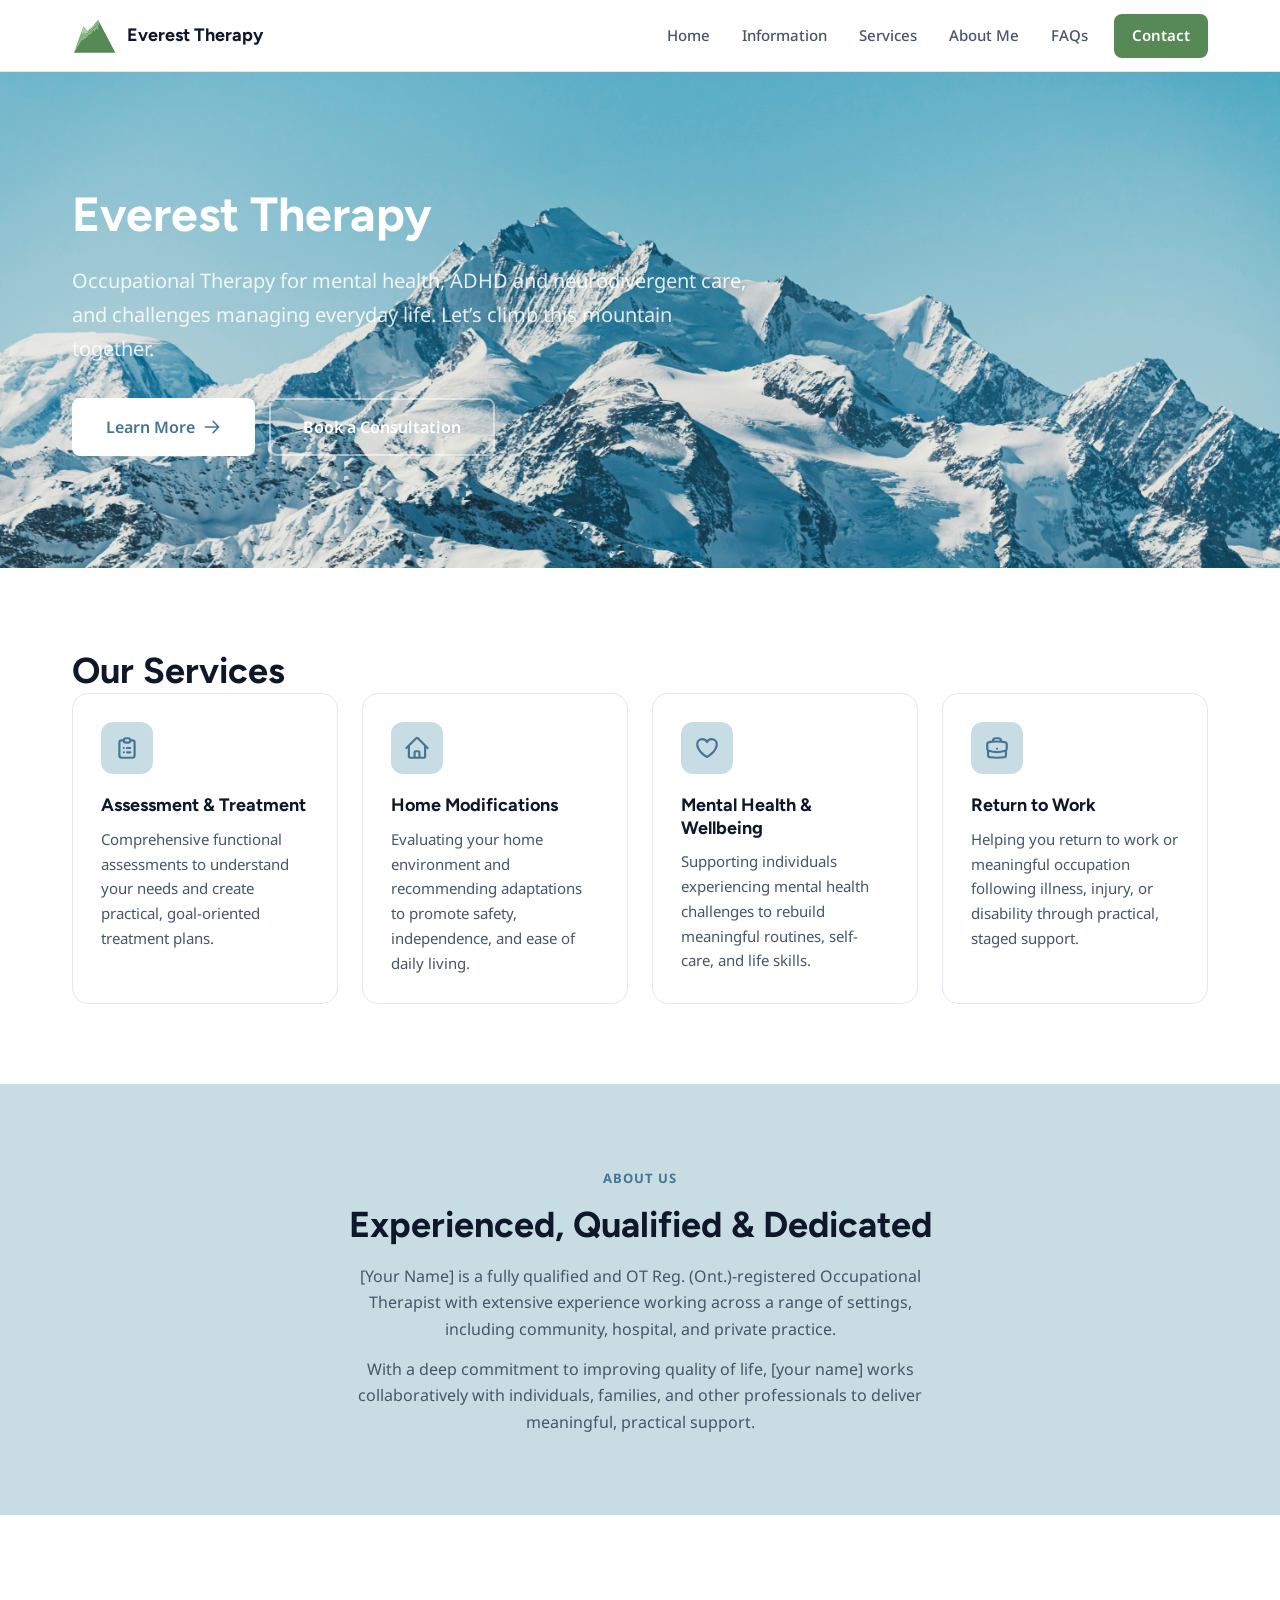
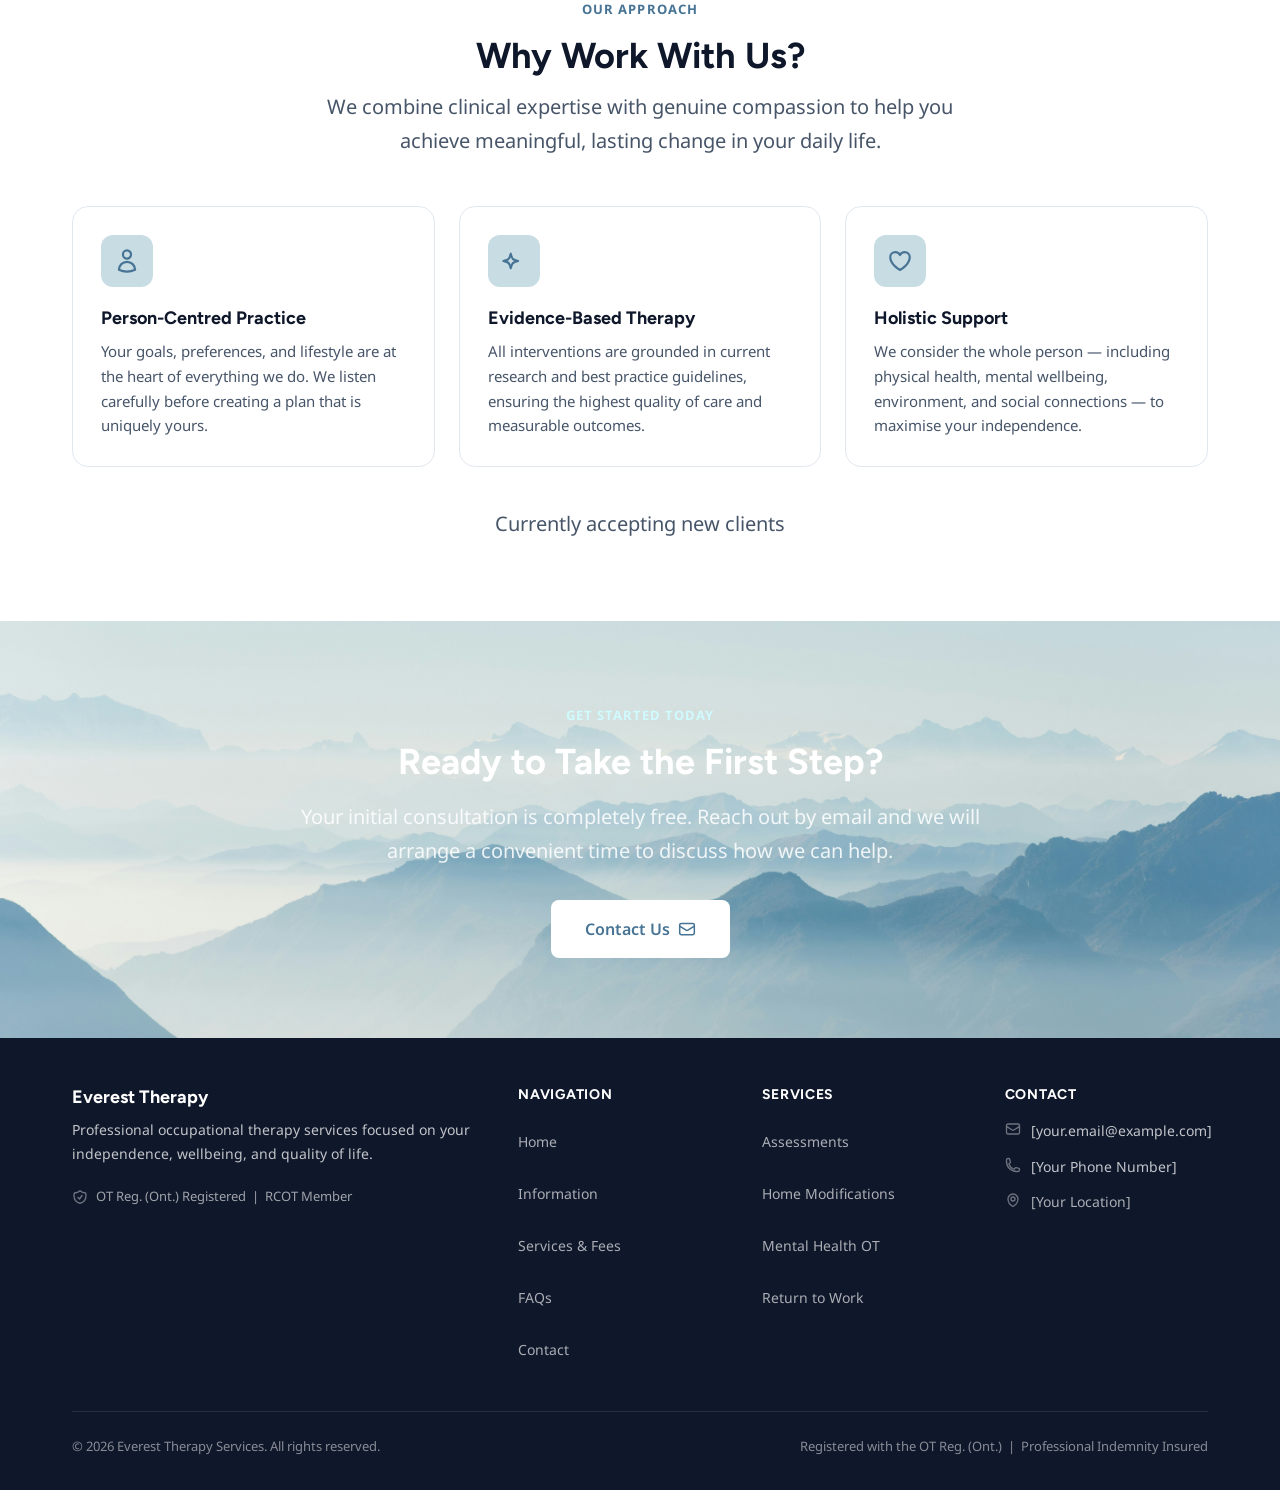
==== commit f8086e0a: "content changes" ====
--- a/index.html
+++ b/index.html
@@ -53,15 +53,15 @@
               OT Reg. (Ont.) Registered
             </div> -->
 
-            <h1 id="hero-heading">Supporting Your Independence &amp; Wellbeing</h1>
-            <p class="lead">Professional occupational therapy services tailored to help you regain confidence, develop skills, and live life to the fullest — on your terms.</p>
+            <h1 id="hero-heading">Everest Therapy</h1>
+            <p class="lead">Occupational Therapy for mental health, ADHD and neurodivergent care, and challenges managing everyday life. Let’s climb this mountain together.</p>
 
             <div class="hero-actions">
               <a href="services/" class="btn btn--primary btn--lg">
-                View Our Services
+                Learn More
                 <svg xmlns="http://www.w3.org/2000/svg" width="18" height="18" fill="none" viewBox="0 0 24 24" stroke-width="2" stroke="currentColor" aria-hidden="true"><path stroke-linecap="round" stroke-linejoin="round" d="M13.5 4.5L21 12m0 0l-7.5 7.5M21 12H3"/></svg>
               </a>
-              <a href="contact/" class="btn btn--secondary btn--lg">Get in Touch</a>
+              <a href="contact/" class="btn btn--secondary btn--lg">Book a Consultation</a>
             </div>
 
             <!-- <div class="hero-trust" role="list" aria-label="Credentials">
@@ -112,8 +112,7 @@
     <!-- Services Overview -->
     <section class="section section--white" aria-labelledby="services-heading">
       <div class="container">
-        <header class="section-header text-center">
-          <!-- <span class="section-subtitle">What We Offer</span> -->
+
           <h2 id="services-heading">Our Services</h2>
           <!-- <p class="lead">We offer a range of occupational therapy services, adaptable to your individual needs and circumstances.</p> -->
         </header>
@@ -335,7 +334,7 @@
       </div>
 
       <div class="footer-bottom">
-        <span>&copy; <span id="year"></span> Everest Therapy. All rights reserved.</span>
+        <span>&copy; <span id="year"></span> Everest Therapy Services. All rights reserved.</span>
         <span>Registered with the OT Reg. (Ont.) &nbsp;|&nbsp; Professional Indemnity Insured</span>
       </div>
     </div>
--- a/css/styles.css
+++ b/css/styles.css
@@ -365,7 +365,7 @@
    ───────────────────────────────────────────── */
 .hero {
   background: linear-gradient(135deg, var(--clr-primary-dark) 0%, var(--clr-secondary) 100%);
-  background-image: url('../images/header.jpg'), linear-gradient(135deg, var(--clr-primary-dark) 0%, var(--clr-secondary) 100%);
+  background-image: url('../images/header2.jpg'), linear-gradient(135deg, var(--clr-primary-dark) 0%, var(--clr-secondary) 100%);
   background-size: cover;
   background-position: center;
   background-repeat: no-repeat;
@@ -511,7 +511,7 @@
 }
 .section--dark {
   background: linear-gradient(135deg, var(--clr-primary-dark) 0%, var(--clr-secondary) 100%);
-  background-image: url('../images/footer.jpg'), linear-gradient(135deg, var(--clr-primary-dark) 0%, var(--clr-secondary) 100%);
+  background-image: url('../images/footer2.jpg'), linear-gradient(135deg, var(--clr-primary-dark) 0%, var(--clr-secondary) 100%);
   background-size: cover;
   background-position: center;
   background-repeat: no-repeat;
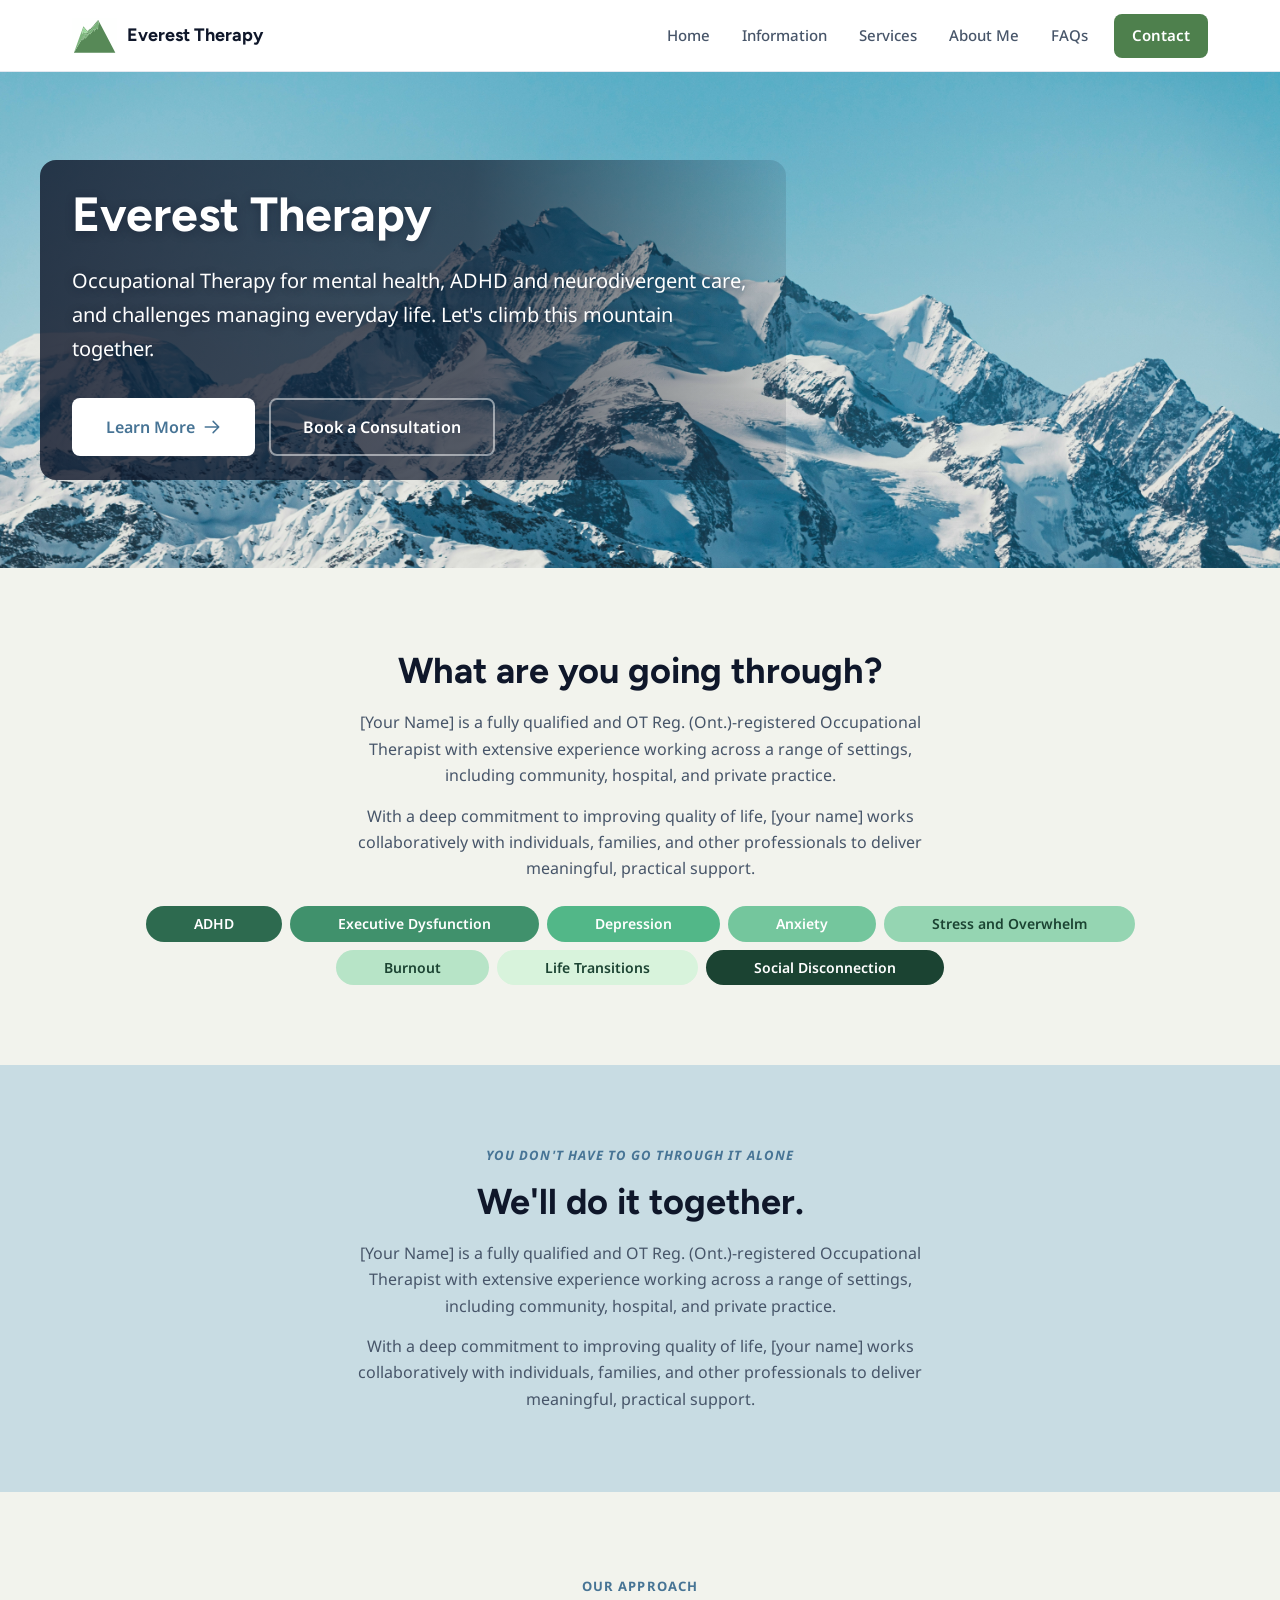
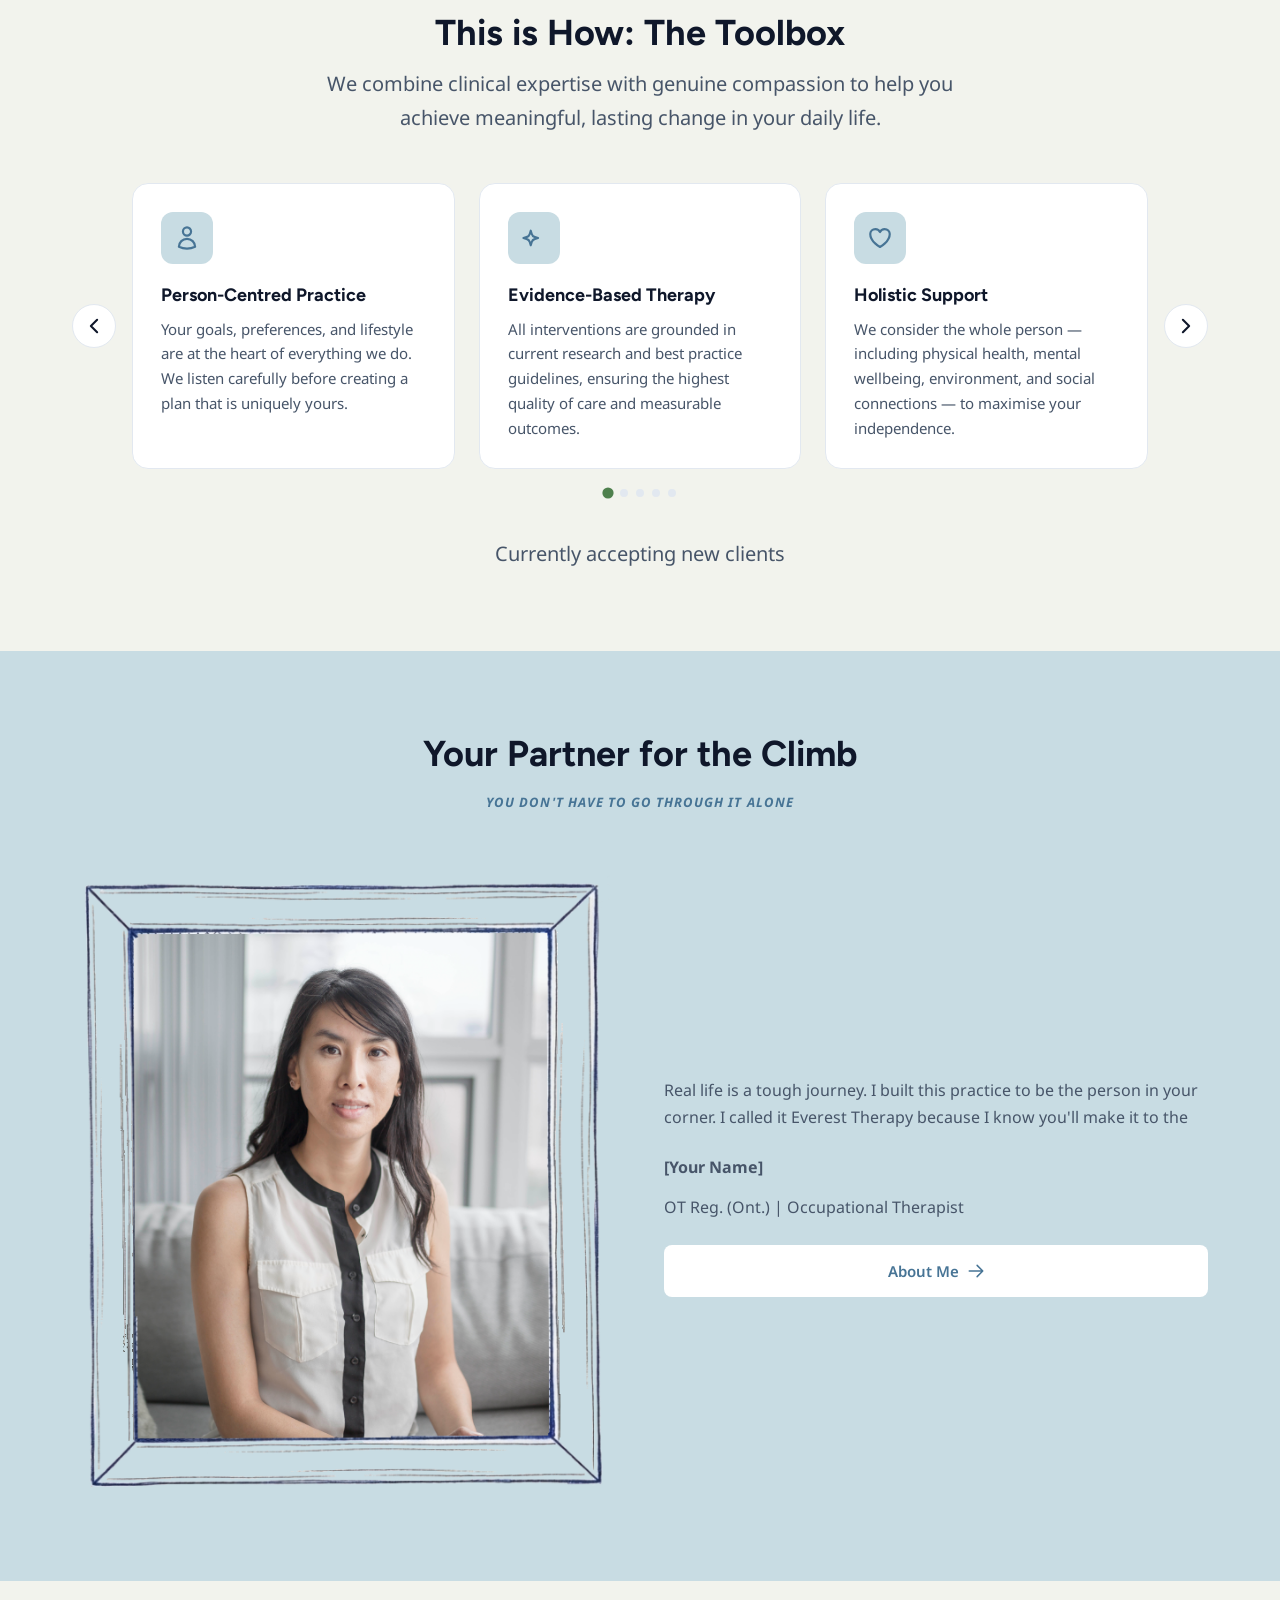
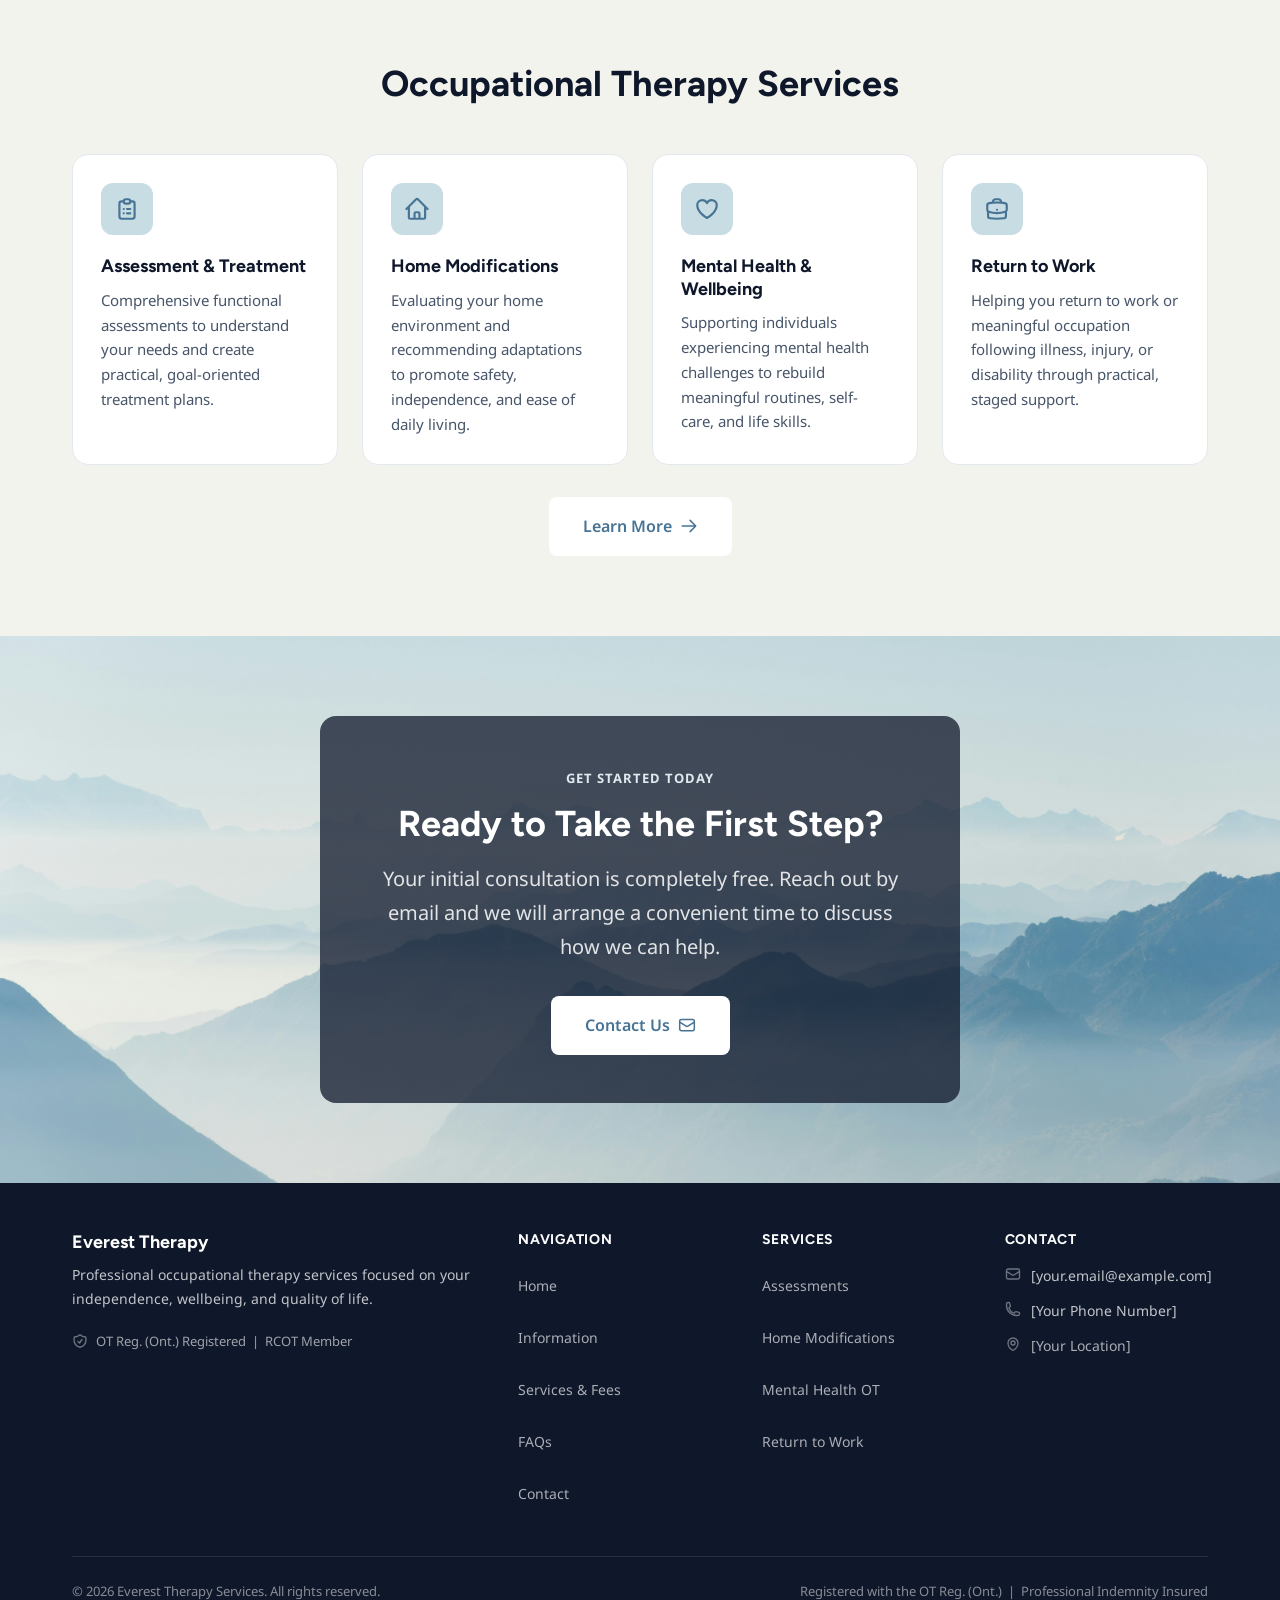
==== commit b29a3463: "Hero page updates" ====
--- a/index.html
+++ b/index.html
@@ -6,6 +6,7 @@
   <meta name="description" content="Professional occupational therapy services. OT Reg. (Ont.) registered. Supporting independence, wellbeing, and quality of life. Free initial consultation available.">
   <title>Everest Therapy — Occupational Therapist</title>
 
+  <link rel="preload" as="image" href="images/header2.jpg" fetchpriority="high">
   <link rel="preconnect" href="https://fonts.googleapis.com">
   <link rel="preconnect" href="https://fonts.gstatic.com" crossorigin>
   <link href="https://fonts.googleapis.com/css2?family=Figtree:wght@300;400;500;600;700&family=Noto+Sans:wght@300;400;500;700&display=swap" rel="stylesheet">
@@ -48,13 +49,8 @@
       <div class="container">
         <div class="hero-inner">
           <div class="hero-content">
-            <!-- <div class="hero-badge" aria-label="OT Reg. (Ont.) Registered Occupational Therapist">
-              <svg xmlns="http://www.w3.org/2000/svg" width="14" height="14" fill="none" viewBox="0 0 24 24" stroke-width="2.5" stroke="currentColor" aria-hidden="true"><path stroke-linecap="round" stroke-linejoin="round" d="M9 12.75L11.25 15 15 9.75m-3-7.036A11.959 11.959 0 013.598 6 11.99 11.99 0 003 9.749c0 5.592 3.824 10.29 9 11.623 5.176-1.332 9-6.03 9-11.622 0-1.31-.21-2.571-.598-3.751h-.152c-3.196 0-6.1-1.248-8.25-3.285z"/></svg>
-              OT Reg. (Ont.) Registered
-            </div> -->
-
             <h1 id="hero-heading">Everest Therapy</h1>
-            <p class="lead">Occupational Therapy for mental health, ADHD and neurodivergent care, and challenges managing everyday life. Let’s climb this mountain together.</p>
+            <p class="lead">Occupational Therapy for mental health, ADHD and neurodivergent care, and challenges managing everyday life. Let's climb this mountain together.</p>
 
             <div class="hero-actions">
               <a href="services/" class="btn btn--primary btn--lg">
@@ -63,60 +59,165 @@
               </a>
               <a href="contact/" class="btn btn--secondary btn--lg">Book a Consultation</a>
             </div>
-
-            <!-- <div class="hero-trust" role="list" aria-label="Credentials">
-              <div class="trust-item" role="listitem">
-                <svg xmlns="http://www.w3.org/2000/svg" width="16" height="16" fill="none" viewBox="0 0 24 24" stroke-width="2.5" stroke="currentColor" aria-hidden="true"><path stroke-linecap="round" stroke-linejoin="round" d="M9 12.75L11.25 15 15 9.75m-3-7.036A11.959 11.959 0 013.598 6 11.99 11.99 0 003 9.749c0 5.592 3.824 10.29 9 11.623 5.176-1.332 9-6.03 9-11.622 0-1.31-.21-2.571-.598-3.751h-.152c-3.196 0-6.1-1.248-8.25-3.285z"/></svg>
-                Occupational Therapy
-              </div>
-              <div class="trust-item" role="listitem">
-                <svg xmlns="http://www.w3.org/2000/svg" width="16" height="16" fill="none" viewBox="0 0 24 24" stroke-width="2.5" stroke="currentColor" aria-hidden="true"><path stroke-linecap="round" stroke-linejoin="round" d="M9 12.75L11.25 15 15 9.75m-3-7.036A11.959 11.959 0 013.598 6 11.99 11.99 0 003 9.749c0 5.592 3.824 10.29 9 11.623 5.176-1.332 9-6.03 9-11.622 0-1.31-.21-2.571-.598-3.751h-.152c-3.196 0-6.1-1.248-8.25-3.285z"/></svg>
-                OT Reg. (Ont.) Registered
-              </div>
-              <div class="trust-item" role="listitem">
-                <svg xmlns="http://www.w3.org/2000/svg" width="16" height="16" fill="none" viewBox="0 0 24 24" stroke-width="2.5" stroke="currentColor" aria-hidden="true"><path stroke-linecap="round" stroke-linejoin="round" d="M9 12.75L11.25 15 15 9.75m-3-7.036A11.959 11.959 0 013.598 6 11.99 11.99 0 003 9.749c0 5.592 3.824 10.29 9 11.623 5.176-1.332 9-6.03 9-11.622 0-1.31-.21-2.571-.598-3.751h-.152c-3.196 0-6.1-1.248-8.25-3.285z"/></svg>
-                Free Initial Consultation
-              </div>
-            </div>
-          </div> -->
-
-          <!-- <div class="hero-visual" aria-hidden="true">
-            <div class="hero-card">
-              <div class="hero-card-item">
-                <svg xmlns="http://www.w3.org/2000/svg" width="22" height="22" fill="none" viewBox="0 0 24 24" stroke-width="2" stroke="currentColor"><path stroke-linecap="round" stroke-linejoin="round" d="M15.75 6a3.75 3.75 0 11-7.5 0 3.75 3.75 0 017.5 0zM4.501 20.118a7.5 7.5 0 0114.998 0A17.933 17.933 0 0112 21.75c-2.676 0-5.216-.584-7.499-1.632z"/></svg>
-                <div class="hero-card-item-text">
-                  <strong>Person-Centred Care</strong>
-                  <span>Every plan tailored to you</span>
-                </div>
-              </div>
-              <div class="hero-card-item">
-                <svg xmlns="http://www.w3.org/2000/svg" width="22" height="22" fill="none" viewBox="0 0 24 24" stroke-width="2" stroke="currentColor"><path stroke-linecap="round" stroke-linejoin="round" d="M2.25 12l8.954-8.955c.44-.439 1.152-.439 1.591 0L21.75 12M4.5 9.75v10.125c0 .621.504 1.125 1.125 1.125H9.75v-4.875c0-.621.504-1.125 1.125-1.125h2.25c.621 0 1.125.504 1.125 1.125V21h4.125c.621 0 1.125-.504 1.125-1.125V9.75M8.25 21h8.25"/></svg>
-                <div class="hero-card-item-text">
-                  <strong>Home Visit Available</strong>
-                  <span>Assessed in your own environment</span>
-                </div>
-              </div>
-              <div class="hero-card-item">
-                <svg xmlns="http://www.w3.org/2000/svg" width="22" height="22" fill="none" viewBox="0 0 24 24" stroke-width="2" stroke="currentColor"><path stroke-linecap="round" stroke-linejoin="round" d="M21 8.25c0-2.485-2.099-4.5-4.688-4.5-1.935 0-3.597 1.126-4.312 2.733-.715-1.607-2.377-2.733-4.313-2.733C5.1 3.75 3 5.765 3 8.25c0 7.22 9 12 9 12s9-4.78 9-12z"/></svg>
-                <div class="hero-card-item-text">
-                  <strong>Holistic Approach</strong>
-                  <span>Mind, body, and environment</span>
-                </div>
-              </div>
-            </div>
-          </div> -->
-        </div>
-      </div>
-    </section>
-
+        </div>
+      </div>
+    </section>
+
+    <!-- What are you going through? -->
+    <section class="section section--white" aria-labelledby="services-heading">
+      <div class="container">
+        <div class="info-block info-block--single text-center">
+          <div class="info-block-content">
+            <h2 id="about-heading">What are you going through?</h2>
+            <p>[Your Name] is a fully qualified and OT Reg. (Ont.)-registered Occupational Therapist with extensive experience working across a range of settings, including community, hospital, and private practice.</p>
+            <p>With a deep commitment to improving quality of life, [your name] works collaboratively with individuals, families, and other professionals to deliver meaningful, practical support.</p>
+            <div class="condition-badges">
+              <span class="badge badge--green-1">ADHD</span>
+              <span class="badge badge--green-2">Executive Dysfunction</span>
+              <span class="badge badge--green-3">Depression</span>
+              <span class="badge badge--green-4">Anxiety</span>
+              <span class="badge badge--green-5">Stress and Overwhelm</span>
+              <span class="badge badge--green-6">Burnout</span>
+              <span class="badge badge--green-7">Life Transitions</span>
+              <span class="badge badge--green-8">Social Disconnection</span>
+            </div>
+          </div>
+        </div>
+      </div>
+    </section>
+
+    <!-- You don't have to go through it alone -->
+    <section class="section section--alt" aria-labelledby="about-heading">
+      <div class="container">
+        <div class="info-block info-block--single text-center">
+          <div class="info-block-content">
+            <span class="section-subtitle"><i>You don't have to go through it alone</i></span>
+            <h2 id="about-heading">We'll do it together.</h2>
+            <p>[Your Name] is a fully qualified and OT Reg. (Ont.)-registered Occupational Therapist with extensive experience working across a range of settings, including community, hospital, and private practice.</p>
+            <p>With a deep commitment to improving quality of life, [your name] works collaboratively with individuals, families, and other professionals to deliver meaningful, practical support.</p>
+
+          </div>
+        </div>
+      </div>
+    </section>
+
+    <!-- Toolbox -->
+    <section class="section section--white" aria-labelledby="benefits-heading">
+      <div class="container">
+        <header class="section-header text-center">
+          <span class="section-subtitle">Our Approach</span>
+          <h2 id="benefits-heading">This is How: The Toolbox</h2>
+          <p class="lead">We combine clinical expertise with genuine compassion to help you achieve meaningful, lasting change in your daily life.</p>
+        </header>
+
+        <div class="carousel" id="toolbox-carousel" aria-roledescription="carousel" aria-label="Toolbox">
+          <div class="carousel-wrapper">
+            <button class="carousel-btn carousel-btn--prev" aria-label="Previous slide">
+              <svg xmlns="http://www.w3.org/2000/svg" width="20" height="20" fill="none" viewBox="0 0 24 24" stroke-width="2.5" stroke="currentColor" aria-hidden="true"><path stroke-linecap="round" stroke-linejoin="round" d="M15.75 19.5L8.25 12l7.5-7.5"/></svg>
+            </button>
+            <div class="carousel-viewport">
+              <div class="carousel-track">
+
+              <article class="card">
+                <div class="card-icon" aria-hidden="true">
+                  <svg xmlns="http://www.w3.org/2000/svg" width="26" height="26" fill="none" viewBox="0 0 24 24" stroke-width="2" stroke="currentColor"><path stroke-linecap="round" stroke-linejoin="round" d="M15.75 6a3.75 3.75 0 11-7.5 0 3.75 3.75 0 017.5 0zM4.501 20.118a7.5 7.5 0 0114.998 0A17.933 17.933 0 0112 21.75c-2.676 0-5.216-.584-7.499-1.632z"/></svg>
+                </div>
+                <h3>Person-Centred Practice</h3>
+                <p>Your goals, preferences, and lifestyle are at the heart of everything we do. We listen carefully before creating a plan that is uniquely yours.</p>
+              </article>
+
+              <article class="card">
+                <div class="card-icon" aria-hidden="true">
+                  <svg xmlns="http://www.w3.org/2000/svg" width="26" height="26" fill="none" viewBox="0 0 24 24" stroke-width="2" stroke="currentColor"><path stroke-linecap="round" stroke-linejoin="round" d="M9.813 15.904L9 18.75l-.813-2.846a4.5 4.5 0 00-3.09-3.09L2.25 12l2.846-.813a4.5 4.5 0 003.09-3.09L9 5.25l.813 2.846a4.5 4.5 0 003.09 3.09L15.75 12l-2.846.813a4.5 4.5 0 00-3.09 3.09z"/></svg>
+                </div>
+                <h3>Evidence-Based Therapy</h3>
+                <p>All interventions are grounded in current research and best practice guidelines, ensuring the highest quality of care and measurable outcomes.</p>
+              </article>
+
+              <article class="card">
+                <div class="card-icon" aria-hidden="true">
+                  <svg xmlns="http://www.w3.org/2000/svg" width="26" height="26" fill="none" viewBox="0 0 24 24" stroke-width="2" stroke="currentColor"><path stroke-linecap="round" stroke-linejoin="round" d="M21 8.25c0-2.485-2.099-4.5-4.688-4.5-1.935 0-3.597 1.126-4.312 2.733-.715-1.607-2.377-2.733-4.313-2.733C5.1 3.75 3 5.765 3 8.25c0 7.22 9 12 9 12s9-4.78 9-12z"/></svg>
+                </div>
+                <h3>Holistic Support</h3>
+                <p>We consider the whole person — including physical health, mental wellbeing, environment, and social connections — to maximise your independence.</p>
+              </article>
+
+              <article class="card">
+                <div class="card-icon" aria-hidden="true">
+                  <svg xmlns="http://www.w3.org/2000/svg" width="26" height="26" fill="none" viewBox="0 0 24 24" stroke-width="2" stroke="currentColor"><path stroke-linecap="round" stroke-linejoin="round" d="M3 3v1.5M3 21v-6m0 0l2.77-.693a9 9 0 016.208.682l.108.054a9 9 0 006.086.71l3.114-.732a48.524 48.524 0 01-.005-10.499l-3.11.732a9 9 0 01-6.085-.711l-.108-.054a9 9 0 00-6.208-.682L3 4.5M3 15V4.5"/></svg>
+                </div>
+                <h3>Goal Setting &amp; Planning</h3>
+                <p>Together we set clear, meaningful goals and build a roadmap tailored to where you are now and where you want to be.</p>
+              </article>
+
+              <article class="card">
+                <div class="card-icon" aria-hidden="true">
+                  <svg xmlns="http://www.w3.org/2000/svg" width="26" height="26" fill="none" viewBox="0 0 24 24" stroke-width="2" stroke="currentColor"><path stroke-linecap="round" stroke-linejoin="round" d="M12 6v6h4.5m4.5 0a9 9 0 11-18 0 9 9 0 0118 0z"/></svg>
+                </div>
+                <h3>Building Daily Routines</h3>
+                <p>We help you create sustainable routines that support your energy, focus, and wellbeing from one day to the next.</p>
+              </article>
+
+              <article class="card">
+                <div class="card-icon" aria-hidden="true">
+                  <svg xmlns="http://www.w3.org/2000/svg" width="26" height="26" fill="none" viewBox="0 0 24 24" stroke-width="2" stroke="currentColor"><path stroke-linecap="round" stroke-linejoin="round" d="M12 18v-5.25m0 0a6.01 6.01 0 001.5-.189m-1.5.189a6.01 6.01 0 01-1.5-.189m3.75 7.478a12.06 12.06 0 01-4.5 0m3.75 2.383a14.406 14.406 0 01-3 0M14.25 18v-.192c0-.983.658-1.823 1.508-2.316a7.5 7.5 0 10-7.517 0c.85.493 1.509 1.333 1.509 2.316V18"/></svg>
+                </div>
+                <h3>Coping Strategies</h3>
+                <p>Learn practical tools for managing stress, emotional regulation, and navigating difficult moments with more confidence.</p>
+              </article>
+
+              <article class="card">
+                <div class="card-icon" aria-hidden="true">
+                  <svg xmlns="http://www.w3.org/2000/svg" width="26" height="26" fill="none" viewBox="0 0 24 24" stroke-width="2" stroke="currentColor"><path stroke-linecap="round" stroke-linejoin="round" d="M4.26 10.147a60.436 60.436 0 00-.491 6.347A48.627 48.627 0 0112 20.904a48.627 48.627 0 018.232-4.41 60.46 60.46 0 00-.491-6.347m-15.482 0a50.57 50.57 0 00-2.658-.813A59.905 59.905 0 0112 3.493a59.902 59.902 0 0110.399 5.84c-.896.248-1.783.52-2.658.814m-15.482 0A50.697 50.697 0 0112 13.489a50.702 50.702 0 017.74-3.342M6.75 15a.75.75 0 100-1.5.75.75 0 000 1.5zm0 0v-3.675A55.378 55.378 0 0112 8.443m-7.007 11.55A5.981 5.981 0 006.75 15.75v-1.5"/></svg>
+                </div>
+                <h3>Skills for Independence</h3>
+                <p>Whether it's self-care, organisation, or social participation, we build the skills that matter most to you.</p>
+              </article>
+
+            </div>
+            </div>
+            <button class="carousel-btn carousel-btn--next" aria-label="Next slide">
+              <svg xmlns="http://www.w3.org/2000/svg" width="20" height="20" fill="none" viewBox="0 0 24 24" stroke-width="2.5" stroke="currentColor" aria-hidden="true"><path stroke-linecap="round" stroke-linejoin="round" d="M8.25 4.5l7.5 7.5-7.5 7.5"/></svg>
+            </button>
+          </div>
+          <div class="carousel-dots" role="list" aria-label="Slide navigation"></div>
+        </div>
+        <div class=" text-center">
+        <p class="lead" style="margin-top:2.5rem; ">
+          Currently accepting new clients
+        </p>
+        </div>
+      </div>
+    </section>
+    <!-- About Me -->
+    <section class="section section--alt" aria-labelledby="about-heading">
+              <header class="section-header text-center">
+          <h2 id="services-heading">Your Partner for the Climb</h2>
+          <span class="section-subtitle"><i>You don't have to go through it alone</i></span>
+        </header>
+      <div class="container">
+        <div class="info-block">
+            <img src="images/winniecouch.png" alt="Winnie sitting on a couch" style="width: 100%; border-radius: var(--radius-lg); display: block;">
+          <div class="info-block-content">
+            <p >Real life is a tough journey. I built this practice to be the person in your corner. I called it Everest Therapy because I know you'll make it to the</p>
+            <div style="margin-top: 1.5rem;">
+              <p><strong>[Your Name]</strong></p>
+              <p>OT Reg. (Ont.) | Occupational Therapist</p>
+            </div>
+            <a href="about/" class="btn btn--primary" style="margin-top: 1.5rem;">
+              About Me
+              <svg xmlns="http://www.w3.org/2000/svg" width="18" height="18" fill="none" viewBox="0 0 24 24" stroke-width="2" stroke="currentColor" aria-hidden="true"><path stroke-linecap="round" stroke-linejoin="round" d="M13.5 4.5L21 12m0 0l-7.5 7.5M21 12H3"/></svg>
+            </a>
+          </div>
+        </div>
+      </div>
+    </section>
     <!-- Services Overview -->
     <section class="section section--white" aria-labelledby="services-heading">
       <div class="container">
-
-          <h2 id="services-heading">Our Services</h2>
-          <!-- <p class="lead">We offer a range of occupational therapy services, adaptable to your individual needs and circumstances.</p> -->
+        <header class="section-header text-center">
+          <h2 id="services-heading">Occupational Therapy Services</h2>
         </header>
-
         <div class="card-grid card-grid--4">
           <article class="card">
             <div class="card-icon" aria-hidden="true">
@@ -150,119 +251,11 @@
             <p>Helping you return to work or meaningful occupation following illness, injury, or disability through practical, staged support.</p>
           </article>
         </div>
-
-        <!-- <p class="text-center" style="margin-top:2.5rem">
-          <a href="services/" class="btn btn--cta btn--lg">
-            View All Services &amp; Fees
+        <div class="text-center" style="margin-top: 2rem;">
+          <a href="services/" class="btn btn--primary btn--lg">
+            Learn More
             <svg xmlns="http://www.w3.org/2000/svg" width="18" height="18" fill="none" viewBox="0 0 24 24" stroke-width="2" stroke="currentColor" aria-hidden="true"><path stroke-linecap="round" stroke-linejoin="round" d="M13.5 4.5L21 12m0 0l-7.5 7.5M21 12H3"/></svg>
           </a>
-        </p> -->
-      </div>
-    </section>
-
-    <!-- About Teaser -->
-    <section class="section section--alt" aria-labelledby="about-heading">
-      <div class="container">
-        <div class="info-block info-block--single text-center">
-          <div class="info-block-content">
-            <span class="section-subtitle">About Us</span>
-            <h2 id="about-heading">Experienced, Qualified &amp; Dedicated</h2>
-            <p>[Your Name] is a fully qualified and OT Reg. (Ont.)-registered Occupational Therapist with extensive experience working across a range of settings, including community, hospital, and private practice.</p>
-            <p>With a deep commitment to improving quality of life, [your name] works collaboratively with individuals, families, and other professionals to deliver meaningful, practical support.</p>
-            <!-- <ul class="info-check-list" role="list">
-              <li class="info-check-item">
-                <svg xmlns="http://www.w3.org/2000/svg" width="20" height="20" fill="none" viewBox="0 0 24 24" stroke-width="2" stroke="currentColor" aria-hidden="true"><path stroke-linecap="round" stroke-linejoin="round" d="M9 12.75L11.25 15 15 9.75M21 12a9 9 0 11-18 0 9 9 0 0118 0z"/></svg>
-                BSc (Hons) Occupational Therapy
-              </li>
-              <li class="info-check-item">
-                <svg xmlns="http://www.w3.org/2000/svg" width="20" height="20" fill="none" viewBox="0 0 24 24" stroke-width="2" stroke="currentColor" aria-hidden="true"><path stroke-linecap="round" stroke-linejoin="round" d="M9 12.75L11.25 15 15 9.75M21 12a9 9 0 11-18 0 9 9 0 0118 0z"/></svg>
-                Registered with the Health &amp; Care Professions Council (OT Reg. (Ont.))
-              </li>
-              <li class="info-check-item">
-                <svg xmlns="http://www.w3.org/2000/svg" width="20" height="20" fill="none" viewBox="0 0 24 24" stroke-width="2" stroke="currentColor" aria-hidden="true"><path stroke-linecap="round" stroke-linejoin="round" d="M9 12.75L11.25 15 15 9.75M21 12a9 9 0 11-18 0 9 9 0 0118 0z"/></svg>
-                Member of the Royal College of Occupational Therapists (RCOT)
-              </li>
-              <li class="info-check-item">
-                <svg xmlns="http://www.w3.org/2000/svg" width="20" height="20" fill="none" viewBox="0 0 24 24" stroke-width="2" stroke="currentColor" aria-hidden="true"><path stroke-linecap="round" stroke-linejoin="round" d="M9 12.75L11.25 15 15 9.75M21 12a9 9 0 11-18 0 9 9 0 0118 0z"/></svg>
-                [PLACEHOLDER]
-              </li>
-            </ul> -->
-            <!-- <p style="margin-top:1.75rem">
-              <a href="information/" class="btn btn--outline">
-                Learn More About OT
-                <svg xmlns="http://www.w3.org/2000/svg" width="18" height="18" fill="none" viewBox="0 0 24 24" stroke-width="2" stroke="currentColor" aria-hidden="true"><path stroke-linecap="round" stroke-linejoin="round" d="M13.5 4.5L21 12m0 0l-7.5 7.5M21 12H3"/></svg>
-              </a>
-            </p> -->
-          </div>
-
-          <!-- <div class="info-block-visual" aria-hidden="true">
-            <div class="stat-grid">
-              <img src="images/portrait.jpg"
-                alt="[Your Name], Occupational Therapist"
-                style="width:100%;border-radius:var(--radius-xl);object-fit:cover">
-            </div> -->
-            
-            <!-- <div class="stat-grid">
-              <div class="stat-item">
-                <div class="stat-value">10+</div>
-                <div class="stat-label">Years of experience</div>
-              </div>
-              <div class="stat-item">
-                <div class="stat-value">OT Reg. (Ont.)</div>
-                <div class="stat-label">Registered &amp; regulated</div>
-              </div>
-              <div class="stat-item">
-                <div class="stat-value">Free</div>
-                <div class="stat-label">Initial consultation</div>
-              </div>
-              <div class="stat-item">
-                <div class="stat-value">6+</div>
-                <div class="stat-label">Service areas offered</div>
-              </div> -->
-            </div>
-          </div>
-        </div>
-      </div>
-    </section>
-
-    <!-- Why Choose Us -->
-    <section class="section section--white" aria-labelledby="benefits-heading">
-      <div class="container">
-        <header class="section-header text-center">
-          <span class="section-subtitle">Our Approach</span>
-          <h2 id="benefits-heading">Why Work With Us?</h2>
-          <p class="lead">We combine clinical expertise with genuine compassion to help you achieve meaningful, lasting change in your daily life.</p>
-        </header>
-
-        <div class="card-grid">
-          <article class="card">
-            <div class="card-icon" aria-hidden="true">
-              <svg xmlns="http://www.w3.org/2000/svg" width="26" height="26" fill="none" viewBox="0 0 24 24" stroke-width="2" stroke="currentColor"><path stroke-linecap="round" stroke-linejoin="round" d="M15.75 6a3.75 3.75 0 11-7.5 0 3.75 3.75 0 017.5 0zM4.501 20.118a7.5 7.5 0 0114.998 0A17.933 17.933 0 0112 21.75c-2.676 0-5.216-.584-7.499-1.632z"/></svg>
-            </div>
-            <h3>Person-Centred Practice</h3>
-            <p>Your goals, preferences, and lifestyle are at the heart of everything we do. We listen carefully before creating a plan that is uniquely yours.</p>
-          </article>
-
-          <article class="card">
-            <div class="card-icon" aria-hidden="true">
-              <svg xmlns="http://www.w3.org/2000/svg" width="26" height="26" fill="none" viewBox="0 0 24 24" stroke-width="2" stroke="currentColor"><path stroke-linecap="round" stroke-linejoin="round" d="M9.813 15.904L9 18.75l-.813-2.846a4.5 4.5 0 00-3.09-3.09L2.25 12l2.846-.813a4.5 4.5 0 003.09-3.09L9 5.25l.813 2.846a4.5 4.5 0 003.09 3.09L15.75 12l-2.846.813a4.5 4.5 0 00-3.09 3.09z"/></svg>
-            </div>
-            <h3>Evidence-Based Therapy</h3>
-            <p>All interventions are grounded in current research and best practice guidelines, ensuring the highest quality of care and measurable outcomes.</p>
-          </article>
-
-          <article class="card">
-            <div class="card-icon" aria-hidden="true">
-              <svg xmlns="http://www.w3.org/2000/svg" width="26" height="26" fill="none" viewBox="0 0 24 24" stroke-width="2" stroke="currentColor"><path stroke-linecap="round" stroke-linejoin="round" d="M21 8.25c0-2.485-2.099-4.5-4.688-4.5-1.935 0-3.597 1.126-4.312 2.733-.715-1.607-2.377-2.733-4.313-2.733C5.1 3.75 3 5.765 3 8.25c0 7.22 9 12 9 12s9-4.78 9-12z"/></svg>
-            </div>
-            <h3>Holistic Support</h3>
-            <p>We consider the whole person — including physical health, mental wellbeing, environment, and social connections — to maximise your independence.</p>
-          </article>
-        </div>
-        <div class=" text-center">
-        <p class="lead" style="margin-top:2.5rem; ">
-          Currently accepting new clients
-        </p>
         </div>
       </div>
     </section>
--- a/css/styles.css
+++ b/css/styles.css
@@ -30,12 +30,12 @@
   /* Colour Palette */
   --clr-primary:        #0891b2; /* cyan-600  */
   --clr-primary-dark:   #477495; /* cyan-700  */
-  --clr-primary-light:  #cffafe; /* cyan-100  */
-  --clr-secondary:      #0f766e; /* teal-700  */
-  --clr-secondary-dark: #115e59; /* teal-800  */
-  --clr-cta:            #578956; /* emerald-600*/
-  --clr-cta-dark:       #047857; /* emerald-700*/
-  --clr-bg:             #f8fafc; /* slate-50  */
+  --clr-primary-light:  #deeaf0; /* cyan-100  */
+  --clr-secondary:      #a0becf; /* teal-700  */
+  --clr-secondary-dark: #fda97e; /* teal-800  */
+  --clr-cta:            #4e804d; /* everest green*/
+  --clr-cta-dark:       #2f5230; /* emerald-700*/
+  --clr-bg:             #f2f3ed; /* slate-50  */
   --clr-bg-alt:         #C8DCE3; /* cyan-50   */
   --clr-white:          #ffffff;
   --clr-text:           #0f172a; /* slate-900 */
@@ -161,6 +161,7 @@
 
 .text-center   { text-align: center; }
 .text-center p { margin-left: auto; margin-right: auto; }
+.center { display: block; margin-left: auto; margin-right: auto; }
 
 /* Visually hidden but available to screen readers */
 .sr-only {
@@ -365,7 +366,9 @@
    ───────────────────────────────────────────── */
 .hero {
   background: linear-gradient(135deg, var(--clr-primary-dark) 0%, var(--clr-secondary) 100%);
-  background-image: url('../images/header2.jpg'), linear-gradient(135deg, var(--clr-primary-dark) 0%, var(--clr-secondary) 100%);
+  background-image:
+    url('../images/header2.jpg'),
+    linear-gradient(135deg, var(--clr-primary-dark) 0%, var(--clr-secondary) 100%);
   background-size: cover;
   background-position: center;
   background-repeat: no-repeat;
@@ -396,6 +399,22 @@
 }
 @media (min-width: 768px) {
   .hero-inner { grid-template-columns: 1fr 1fr; gap: 3rem; }
+}
+
+.hero-content {
+  position: relative;
+  isolation: isolate;
+  width: fit-content;
+  max-width: 90ch;
+}
+
+.hero-content::before {
+  content: '';
+  position: absolute;
+  inset: -1.5rem -2rem;
+  z-index: -1;
+  border-radius: var(--radius-xl);
+  background: linear-gradient(90deg, rgba(15,23,42,.82) 0%, rgba(15,23,42,.68) 58%, rgba(15,23,42,.12) 100%);
 }
 
 .hero-badge {
@@ -417,11 +436,13 @@
 .hero-content h1 {
   color: var(--clr-white);
   margin-bottom: 1.25rem;
+  text-shadow: 0 2px 10px rgba(15,23,42,.4);
 }
 
 .hero-content .lead {
-  color: rgba(255,255,255,.85);
+  color: var(--clr-white);
   margin-bottom: 2rem;
+  text-shadow: 0 1px 8px rgba(15,23,42,.45);
 }
 
 .hero-actions {
@@ -507,15 +528,31 @@
   background-color: var(--clr-bg-alt);
 }
 .section--white {
-  background-color: var(--clr-white);
+  background-color: var(--clr-bg);
 }
 .section--dark {
   background: linear-gradient(135deg, var(--clr-primary-dark) 0%, var(--clr-secondary) 100%);
-  background-image: url('../images/footer2.jpg'), linear-gradient(135deg, var(--clr-primary-dark) 0%, var(--clr-secondary) 100%);
+  background-image: url('../images/footer2.jpg');
   background-size: cover;
   background-position: center;
   background-repeat: no-repeat;
   color: #fff;
+}
+.section--dark .container {
+  position: relative;
+  isolation: isolate;
+  width: fit-content;
+  max-width: 640px;
+  padding: 3rem 3.5rem;
+  border-radius: var(--radius-xl);
+}
+.section--dark .container::before {
+  content: '';
+  position: absolute;
+  inset: 0;
+  z-index: -1;
+  border-radius: inherit;
+  background: linear-gradient(0deg, rgba(15,23,42,0) 0%, rgba(15,23,42,.75) 0%, rgba(15,23,42,.75) 100%, rgba(15,23,42,0) 100%);
 }
 .section--dark h2 { color: #fff; }
 .section--dark p, .section--dark .lead { color: rgba(255,255,255,.85); }
@@ -578,6 +615,61 @@
 .card p   { color: var(--clr-text-muted); line-height: 1.65; font-size: .9375rem; margin: 0; }
 
 /* ─────────────────────────────────────────────
+   11b. FAQ Accordion
+   ───────────────────────────────────────────── */
+.faq-accordion {
+  border: 1px solid var(--clr-border);
+  border-radius: var(--radius);
+  overflow: hidden;
+}
+
+.faq-item {
+  border-bottom: 1px solid var(--clr-border);
+}
+.faq-item:last-child { border-bottom: none; }
+
+.faq-question {
+  display: flex;
+  justify-content: space-between;
+  align-items: center;
+  gap: 1rem;
+  padding: 1.125rem 1.5rem;
+  font-weight: 600;
+  font-size: .9375rem;
+  cursor: pointer;
+  list-style: none;
+  background: var(--clr-white);
+  transition: background .15s ease;
+}
+.section--alt .faq-question { background: var(--clr-bg-alt); }
+.faq-question::-webkit-details-marker { display: none; }
+
+.faq-question::after {
+  content: '+';
+  font-size: 1.25rem;
+  font-weight: 300;
+  flex-shrink: 0;
+  color: var(--clr-text-muted);
+}
+.faq-item[open] > .faq-question::after { content: '−'; }
+
+.faq-question:hover { background: #f1f5f9; }
+.section--alt .faq-question:hover { background: #b8cdd6; }
+
+.faq-answer {
+  padding: .25rem 1.5rem 1.25rem;
+  background: var(--clr-white);
+}
+.section--alt .faq-answer { background: var(--clr-bg-alt); }
+.faq-answer p {
+  color: var(--clr-text-muted);
+  line-height: 1.7;
+  font-size: .9375rem;
+  margin: 0;
+}
+.faq-answer a { color: var(--clr-primary-dark); }
+
+/* ─────────────────────────────────────────────
    12. Info Blocks (split content)
    ───────────────────────────────────────────── */
 .info-block {
@@ -587,8 +679,9 @@
   align-items: start;
 }
 @media (min-width: 768px) {
-  .info-block { grid-template-columns: 1fr 1fr; }
+  .info-block { grid-template-columns: 1fr 1fr; align-items: stretch; }
   .info-block.reverse > :first-child { order: 2; }
+  .info-block .info-block-content { display: flex; flex-direction: column; justify-content: center; }
 }
 .info-block--single { grid-template-columns: 1fr !important; }
 
@@ -1108,8 +1201,139 @@
   animation: fadeIn .4s ease forwards;
 }
 
-/* ─────────────────────────────────────────────
-   20. Print
+
+/* ─────────────────────────────────────────────
+   20. Carousel
+   ───────────────────────────────────────────── */
+.carousel {
+  position: relative;
+}
+
+.carousel-wrapper {
+  display: flex;
+  align-items: center;
+  gap: 1rem;
+}
+
+.carousel-viewport {
+  flex: 1;
+  overflow: hidden;
+}
+
+.carousel-track {
+  display: flex;
+  gap: 1.5rem;
+  transition: transform 400ms ease;
+  will-change: transform;
+}
+
+.carousel-track .card {
+  flex: 0 0 calc((100% - 3rem) / 3);
+  min-width: 0;
+}
+
+@media (max-width: 900px) {
+  .carousel-track .card {
+    flex: 0 0 calc((100% - 1.5rem) / 2);
+  }
+}
+
+@media (max-width: 540px) {
+  .carousel-track .card {
+    flex: 0 0 100%;
+  }
+}
+
+.carousel-controls {
+  display: flex;
+  align-items: center;
+  justify-content: center;
+  gap: 1rem;
+  margin-top: 1.5rem;
+}
+
+.carousel-btn {
+  width: 44px;
+  height: 44px;
+  border-radius: 50%;
+  background: var(--clr-white);
+  border: 1px solid var(--clr-border);
+  display: flex;
+  align-items: center;
+  justify-content: center;
+  color: var(--clr-text);
+  cursor: pointer;
+  transition: background var(--tr-base), box-shadow var(--tr-base), color var(--tr-base);
+  flex-shrink: 0;
+}
+
+.carousel-btn:hover {
+  background: var(--clr-primary-light);
+  box-shadow: var(--shadow-md);
+  color: var(--clr-primary-dark);
+}
+
+.carousel-btn:disabled {
+  opacity: .35;
+  cursor: default;
+  pointer-events: none;
+}
+
+.carousel-dots {
+  display: flex;
+  gap: .5rem;
+  align-items: center;
+  justify-content: center;
+  margin-top: 1.25rem;
+}
+
+.carousel-dot {
+  width: 8px;
+  height: 8px;
+  border-radius: 50%;
+  background: var(--clr-border);
+  border: none;
+  cursor: pointer;
+  padding: 0;
+  transition: background var(--tr-base), transform var(--tr-base);
+}
+
+.carousel-dot.active {
+  background: var(--clr-cta);
+  transform: scale(1.4);
+}
+
+/* ─────────────────────────────────────────────
+   21. Condition Badges
+   ───────────────────────────────────────────── */
+.condition-badges {
+  display: flex;
+  flex-wrap: wrap;
+  gap: .5rem;
+  justify-content: center;
+  margin-top: 1.5rem;
+}
+
+.badge {
+  display: inline-block;
+  padding: .4rem 3rem;
+  border-radius: 999px;
+  font-size: .875rem;
+  font-weight: 600;
+  color: #fff;
+}
+
+.badge--green-1 { background-color: #2d6a4f; }
+.badge--green-2 { background-color: #40916c; }
+.badge--green-3 { background-color: #52b788; }
+.badge--green-4 { background-color: #74c69d; }
+.badge--green-5 { background-color: #95d5b2; color: #1b4332; }
+.badge--green-6 { background-color: #b7e4c7; color: #1b4332; }
+.badge--green-7 { background-color: #d8f3dc; color: #1b4332; }
+.badge--green-8 { background-color: #1b4332; }
+
+/* ─────────────────────────────────────────────
+   21. Print
    ───────────────────────────────────────────── */
 @media print {
   .site-header, .site-footer, .back-to-top, .hero-visual, .btn { display: none !important; }
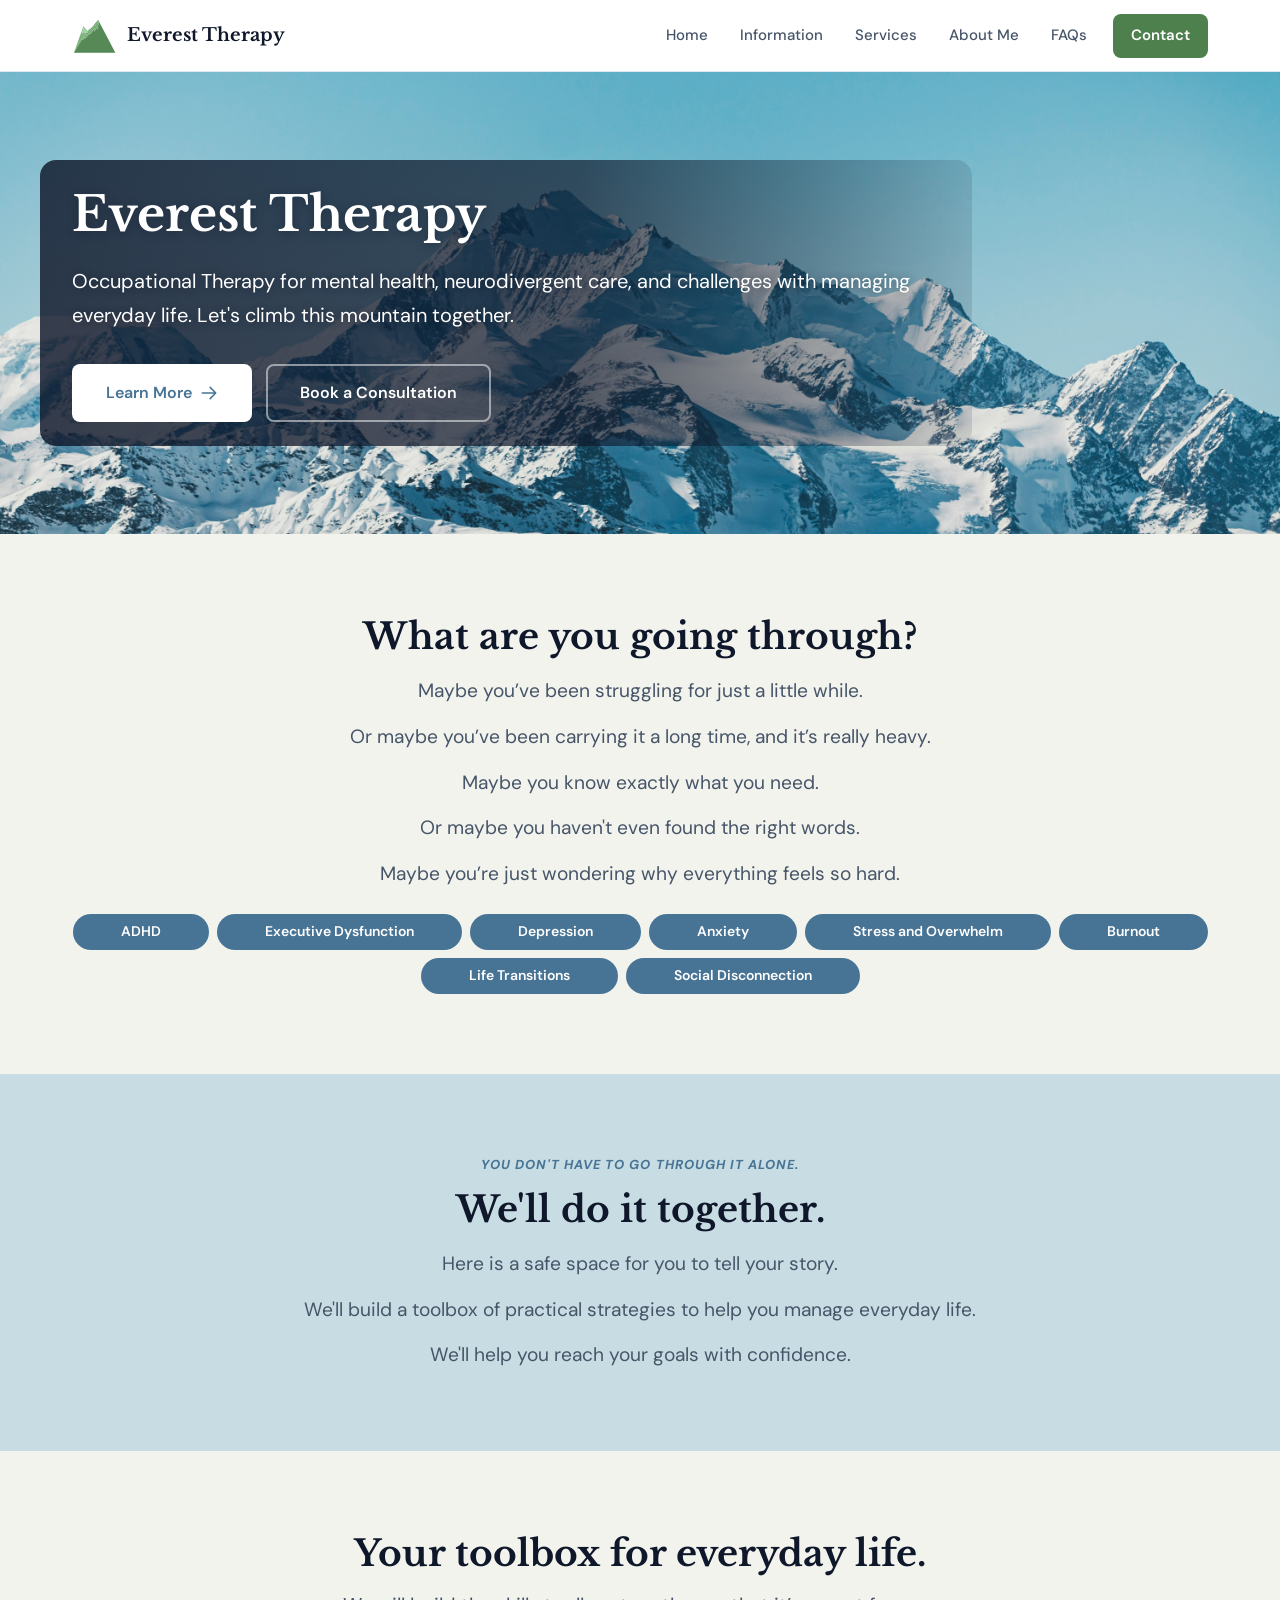
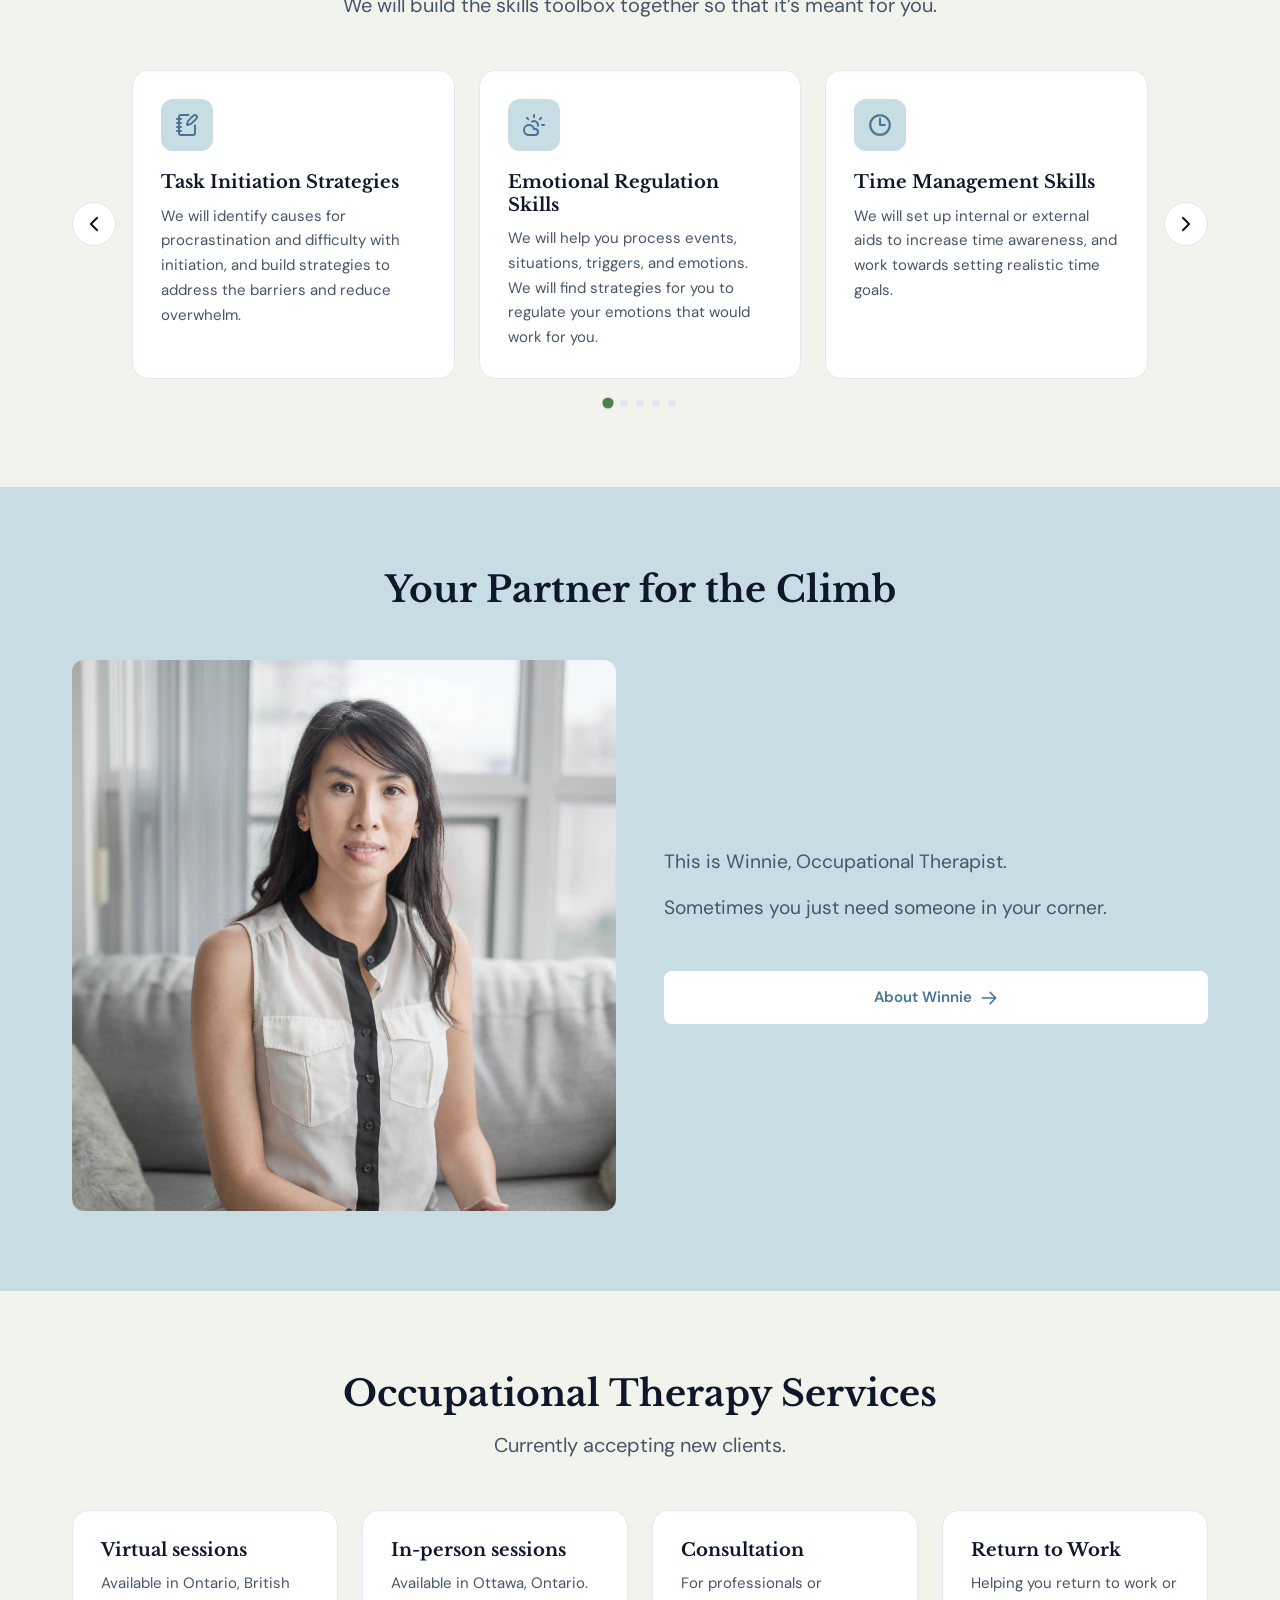
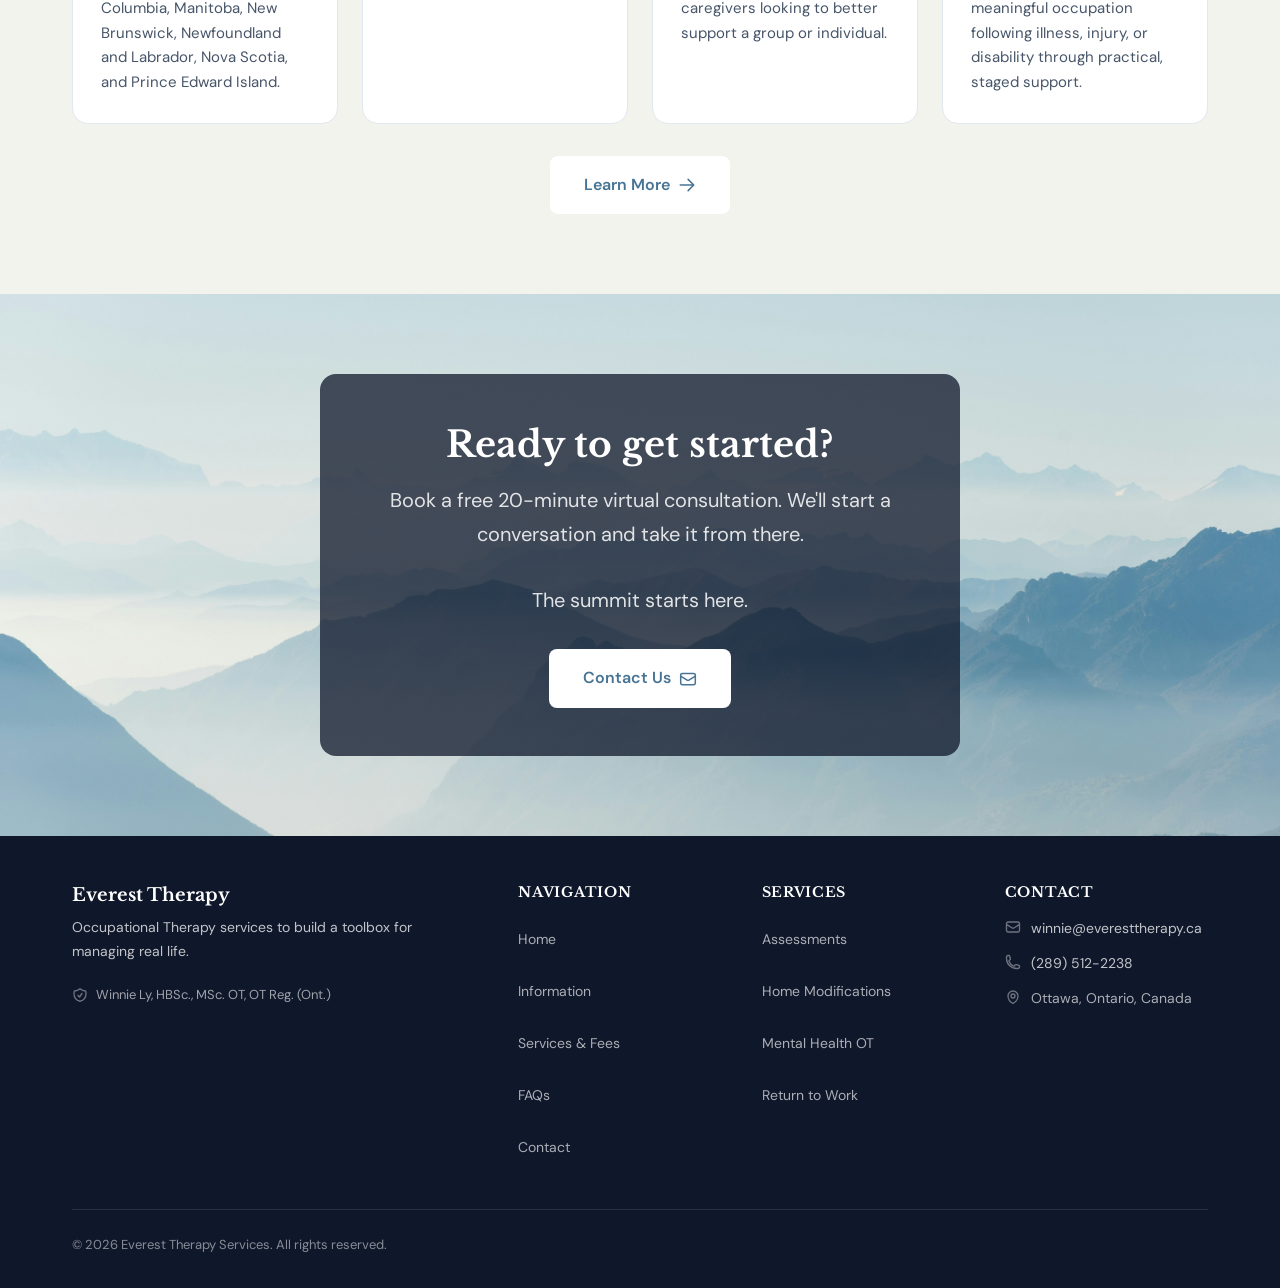
==== commit 66615ef0: "home page and css style updates" ====
--- a/index.html
+++ b/index.html
@@ -9,7 +9,7 @@
   <link rel="preload" as="image" href="images/header2.jpg" fetchpriority="high">
   <link rel="preconnect" href="https://fonts.googleapis.com">
   <link rel="preconnect" href="https://fonts.gstatic.com" crossorigin>
-  <link href="https://fonts.googleapis.com/css2?family=Figtree:wght@300;400;500;600;700&family=Noto+Sans:wght@300;400;500;700&display=swap" rel="stylesheet">
+  <link href="https://fonts.googleapis.com/css2?family=Libre+Baskerville:wght@400;700&family=DM+Sans:wght@300;400;500;700&display=swap" rel="stylesheet">
   <link rel="stylesheet" href="css/styles.css">
 </head>
 <body class="page-wrapper">
@@ -50,7 +50,7 @@
         <div class="hero-inner">
           <div class="hero-content">
             <h1 id="hero-heading">Everest Therapy</h1>
-            <p class="lead">Occupational Therapy for mental health, ADHD and neurodivergent care, and challenges managing everyday life. Let's climb this mountain together.</p>
+            <p class="lead">Occupational Therapy for mental health, neurodivergent care, and challenges with managing everyday life. Let's climb this mountain together.</p>
 
             <div class="hero-actions">
               <a href="services/" class="btn btn--primary btn--lg">
@@ -69,17 +69,20 @@
         <div class="info-block info-block--single text-center">
           <div class="info-block-content">
             <h2 id="about-heading">What are you going through?</h2>
-            <p>[Your Name] is a fully qualified and OT Reg. (Ont.)-registered Occupational Therapist with extensive experience working across a range of settings, including community, hospital, and private practice.</p>
-            <p>With a deep commitment to improving quality of life, [your name] works collaboratively with individuals, families, and other professionals to deliver meaningful, practical support.</p>
+            <p>Maybe you’ve been struggling for just a little while.</p>
+            <p> Or maybe you’ve been carrying it a long time, and it’s really heavy.</p>
+            <p>Maybe you know exactly what you need.</p>
+            <p>Or maybe you haven't even found the right words.</p>
+            <p>Maybe you’re just wondering why everything feels so hard.</p>
             <div class="condition-badges">
-              <span class="badge badge--green-1">ADHD</span>
-              <span class="badge badge--green-2">Executive Dysfunction</span>
-              <span class="badge badge--green-3">Depression</span>
-              <span class="badge badge--green-4">Anxiety</span>
-              <span class="badge badge--green-5">Stress and Overwhelm</span>
-              <span class="badge badge--green-6">Burnout</span>
-              <span class="badge badge--green-7">Life Transitions</span>
-              <span class="badge badge--green-8">Social Disconnection</span>
+              <span class="badge badge--blue-1">ADHD</span>
+              <span class="badge badge--blue-1">Executive Dysfunction</span>
+              <span class="badge badge--blue-1">Depression</span>
+              <span class="badge badge--blue-1">Anxiety</span>
+              <span class="badge badge--blue-1">Stress and Overwhelm</span>
+              <span class="badge badge--blue-1">Burnout</span>
+              <span class="badge badge--blue-1">Life Transitions</span>
+              <span class="badge badge--blue-1">Social Disconnection</span>
             </div>
           </div>
         </div>
@@ -91,10 +94,12 @@
       <div class="container">
         <div class="info-block info-block--single text-center">
           <div class="info-block-content">
-            <span class="section-subtitle"><i>You don't have to go through it alone</i></span>
+            <span class="section-subtitle"><i>You don't have to go through it alone.</i></span>
             <h2 id="about-heading">We'll do it together.</h2>
-            <p>[Your Name] is a fully qualified and OT Reg. (Ont.)-registered Occupational Therapist with extensive experience working across a range of settings, including community, hospital, and private practice.</p>
-            <p>With a deep commitment to improving quality of life, [your name] works collaboratively with individuals, families, and other professionals to deliver meaningful, practical support.</p>
+            <p>Here is a safe space for you to tell your story. </p>
+            <p>We'll build a toolbox of practical strategies to help you manage everyday life. </p>
+            <p>We'll help you reach your goals with confidence. </p>
+           
 
           </div>
         </div>
@@ -105,9 +110,9 @@
     <section class="section section--white" aria-labelledby="benefits-heading">
       <div class="container">
         <header class="section-header text-center">
-          <span class="section-subtitle">Our Approach</span>
-          <h2 id="benefits-heading">This is How: The Toolbox</h2>
-          <p class="lead">We combine clinical expertise with genuine compassion to help you achieve meaningful, lasting change in your daily life.</p>
+          <!-- <span class="section-subtitle">Our Approach</span> -->
+          <h2 id="benefits-heading">Your toolbox for everyday life.</h2>
+          <p class="lead">We will build the skills toolbox together so that it’s meant for you.</p>
         </header>
 
         <div class="carousel" id="toolbox-carousel" aria-roledescription="carousel" aria-label="Toolbox">
@@ -120,58 +125,58 @@
 
               <article class="card">
                 <div class="card-icon" aria-hidden="true">
-                  <svg xmlns="http://www.w3.org/2000/svg" width="26" height="26" fill="none" viewBox="0 0 24 24" stroke-width="2" stroke="currentColor"><path stroke-linecap="round" stroke-linejoin="round" d="M15.75 6a3.75 3.75 0 11-7.5 0 3.75 3.75 0 017.5 0zM4.501 20.118a7.5 7.5 0 0114.998 0A17.933 17.933 0 0112 21.75c-2.676 0-5.216-.584-7.499-1.632z"/></svg>
-                </div>
-                <h3>Person-Centred Practice</h3>
-                <p>Your goals, preferences, and lifestyle are at the heart of everything we do. We listen carefully before creating a plan that is uniquely yours.</p>
-              </article>
-
-              <article class="card">
-                <div class="card-icon" aria-hidden="true">
-                  <svg xmlns="http://www.w3.org/2000/svg" width="26" height="26" fill="none" viewBox="0 0 24 24" stroke-width="2" stroke="currentColor"><path stroke-linecap="round" stroke-linejoin="round" d="M9.813 15.904L9 18.75l-.813-2.846a4.5 4.5 0 00-3.09-3.09L2.25 12l2.846-.813a4.5 4.5 0 003.09-3.09L9 5.25l.813 2.846a4.5 4.5 0 003.09 3.09L15.75 12l-2.846.813a4.5 4.5 0 00-3.09 3.09z"/></svg>
-                </div>
-                <h3>Evidence-Based Therapy</h3>
-                <p>All interventions are grounded in current research and best practice guidelines, ensuring the highest quality of care and measurable outcomes.</p>
+                  <svg xmlns="http://www.w3.org/2000/svg" width="24" height="24" viewBox="0 0 24 24" fill="none" stroke="currentColor" stroke-width="2" stroke-linecap="round" stroke-linejoin="round" class="lucide lucide-notebook-pen-icon lucide-notebook-pen"><path d="M13.4 2H6a2 2 0 0 0-2 2v16a2 2 0 0 0 2 2h12a2 2 0 0 0 2-2v-7.4"/><path d="M2 6h4"/><path d="M2 10h4"/><path d="M2 14h4"/><path d="M2 18h4"/><path d="M21.378 5.626a1 1 0 1 0-3.004-3.004l-5.01 5.012a2 2 0 0 0-.506.854l-.837 2.87a.5.5 0 0 0 .62.62l2.87-.837a2 2 0 0 0 .854-.506z"/></svg>
+                </div>
+                <h3>Task Initiation Strategies</h3>
+                <p>We will identify causes for procrastination and difficulty with initiation, and build strategies to address the barriers and reduce overwhelm.</p>
+              </article>
+
+              <article class="card">
+                <div class="card-icon" aria-hidden="true">
+                  <svg xmlns="http://www.w3.org/2000/svg" width="24" height="24" viewBox="0 0 24 24" fill="none" stroke="currentColor" stroke-width="2" stroke-linecap="round" stroke-linejoin="round" class="lucide lucide-cloud-sun-icon lucide-cloud-sun"><path d="M12 2v2"/><path d="m4.93 4.93 1.41 1.41"/><path d="M20 12h2"/><path d="m19.07 4.93-1.41 1.41"/><path d="M15.947 12.65a4 4 0 0 0-5.925-4.128"/><path d="M13 22H7a5 5 0 1 1 4.9-6H13a3 3 0 0 1 0 6Z"/></svg>
+                </div>
+                <h3>Emotional Regulation Skills</h3>
+                <p>We will help you process events, situations, triggers, and emotions. We will find strategies for you to regulate your emotions that would work for you.</p>
+              </article>
+
+              <article class="card">
+                <div class="card-icon" aria-hidden="true">
+                  <svg xmlns="http://www.w3.org/2000/svg" width="26" height="26" fill="none" viewBox="0 0 24 24" stroke-width="2" stroke="currentColor"><path stroke-linecap="round" stroke-linejoin="round" d="M12 6v6h4.5m4.5 0a9 9 0 11-18 0 9 9 0 0118 0z"/></svg>
+                </div>
+                <h3>Time Management Skills</h3>
+                <p>We will set up internal or external aids to increase time awareness, and work towards setting realistic time goals.</p>
               </article>
 
               <article class="card">
                 <div class="card-icon" aria-hidden="true">
                   <svg xmlns="http://www.w3.org/2000/svg" width="26" height="26" fill="none" viewBox="0 0 24 24" stroke-width="2" stroke="currentColor"><path stroke-linecap="round" stroke-linejoin="round" d="M21 8.25c0-2.485-2.099-4.5-4.688-4.5-1.935 0-3.597 1.126-4.312 2.733-.715-1.607-2.377-2.733-4.313-2.733C5.1 3.75 3 5.765 3 8.25c0 7.22 9 12 9 12s9-4.78 9-12z"/></svg>
                 </div>
-                <h3>Holistic Support</h3>
-                <p>We consider the whole person — including physical health, mental wellbeing, environment, and social connections — to maximise your independence.</p>
-              </article>
-
-              <article class="card">
-                <div class="card-icon" aria-hidden="true">
-                  <svg xmlns="http://www.w3.org/2000/svg" width="26" height="26" fill="none" viewBox="0 0 24 24" stroke-width="2" stroke="currentColor"><path stroke-linecap="round" stroke-linejoin="round" d="M3 3v1.5M3 21v-6m0 0l2.77-.693a9 9 0 016.208.682l.108.054a9 9 0 006.086.71l3.114-.732a48.524 48.524 0 01-.005-10.499l-3.11.732a9 9 0 01-6.085-.711l-.108-.054a9 9 0 00-6.208-.682L3 4.5M3 15V4.5"/></svg>
-                </div>
-                <h3>Goal Setting &amp; Planning</h3>
-                <p>Together we set clear, meaningful goals and build a roadmap tailored to where you are now and where you want to be.</p>
-              </article>
-
-              <article class="card">
-                <div class="card-icon" aria-hidden="true">
-                  <svg xmlns="http://www.w3.org/2000/svg" width="26" height="26" fill="none" viewBox="0 0 24 24" stroke-width="2" stroke="currentColor"><path stroke-linecap="round" stroke-linejoin="round" d="M12 6v6h4.5m4.5 0a9 9 0 11-18 0 9 9 0 0118 0z"/></svg>
-                </div>
-                <h3>Building Daily Routines</h3>
-                <p>We help you create sustainable routines that support your energy, focus, and wellbeing from one day to the next.</p>
-              </article>
-
-              <article class="card">
-                <div class="card-icon" aria-hidden="true">
-                  <svg xmlns="http://www.w3.org/2000/svg" width="26" height="26" fill="none" viewBox="0 0 24 24" stroke-width="2" stroke="currentColor"><path stroke-linecap="round" stroke-linejoin="round" d="M12 18v-5.25m0 0a6.01 6.01 0 001.5-.189m-1.5.189a6.01 6.01 0 01-1.5-.189m3.75 7.478a12.06 12.06 0 01-4.5 0m3.75 2.383a14.406 14.406 0 01-3 0M14.25 18v-.192c0-.983.658-1.823 1.508-2.316a7.5 7.5 0 10-7.517 0c.85.493 1.509 1.333 1.509 2.316V18"/></svg>
-                </div>
-                <h3>Coping Strategies</h3>
-                <p>Learn practical tools for managing stress, emotional regulation, and navigating difficult moments with more confidence.</p>
-              </article>
-
-              <article class="card">
-                <div class="card-icon" aria-hidden="true">
-                  <svg xmlns="http://www.w3.org/2000/svg" width="26" height="26" fill="none" viewBox="0 0 24 24" stroke-width="2" stroke="currentColor"><path stroke-linecap="round" stroke-linejoin="round" d="M4.26 10.147a60.436 60.436 0 00-.491 6.347A48.627 48.627 0 0112 20.904a48.627 48.627 0 018.232-4.41 60.46 60.46 0 00-.491-6.347m-15.482 0a50.57 50.57 0 00-2.658-.813A59.905 59.905 0 0112 3.493a59.902 59.902 0 0110.399 5.84c-.896.248-1.783.52-2.658.814m-15.482 0A50.697 50.697 0 0112 13.489a50.702 50.702 0 017.74-3.342M6.75 15a.75.75 0 100-1.5.75.75 0 000 1.5zm0 0v-3.675A55.378 55.378 0 0112 8.443m-7.007 11.55A5.981 5.981 0 006.75 15.75v-1.5"/></svg>
-                </div>
-                <h3>Skills for Independence</h3>
-                <p>Whether it's self-care, organisation, or social participation, we build the skills that matter most to you.</p>
+                <h3>Increase Self-Compassion</h3>
+                <p>We will increase awareness of any automatic negative thoughts, process the contents of negative self-talk, and restructure your relationship with you.</p>
+              </article>
+
+              <article class="card">
+                <div class="card-icon" aria-hidden="true">
+                  <svg xmlns="http://www.w3.org/2000/svg" width="24" height="24" viewBox="0 0 24 24" fill="none" stroke="currentColor" stroke-width="2" stroke-linecap="round" stroke-linejoin="round" class="lucide lucide-moon-star-icon lucide-moon-star"><path d="M18 5h4"/><path d="M20 3v4"/><path d="M20.985 12.486a9 9 0 1 1-9.473-9.472c.405-.022.617.46.402.803a6 6 0 0 0 8.268 8.268c.344-.215.825-.004.803.401"/></svg>
+                </div>
+                <h3>Sleep Hygiene Routines</h3>
+                <p>We will discuss your sleep goals, consider your current nighttime routine and modify it to support your sleep. </p>
+              </article>
+
+              <article class="card">
+                <div class="card-icon" aria-hidden="true">
+                  <svg xmlns="http://www.w3.org/2000/svg" width="26" height="26" fill="none" viewBox="0 0 24 24" stroke-width="2" stroke="currentColor"><path stroke-linecap="round" stroke-linejoin="round" d="M20.25 14.15v4.25c0 1.094-.787 2.036-1.872 2.18-2.087.277-4.216.42-6.378.42s-4.291-.143-6.378-.42c-1.085-.144-1.872-1.086-1.872-2.18v-4.25m16.5 0a2.18 2.18 0 00.75-1.661V8.706c0-1.081-.768-2.015-1.837-2.175a48.114 48.114 0 00-3.413-.387m4.5 8.006c-.194.165-.42.295-.673.38A23.978 23.978 0 0112 15.75c-2.648 0-5.195-.429-7.577-1.22a2.016 2.016 0 01-.673-.38m0 0A2.18 2.18 0 013 12.489V8.706c0-1.081.768-2.015 1.837-2.175a48.111 48.111 0 013.413-.387m7.5 0V5.25A2.25 2.25 0 0013.5 3h-3a2.25 2.25 0 00-2.25 2.25v.894m7.5 0a48.667 48.667 0 00-7.5 0M12 12.75h.008v.008H12v-.008z"/></svg>
+                </div>
+                <h3>Work on a Resume and Job Applications</h3>
+                <p>We will work on resume writing and practice practical skills towards job seeking.</p>
+              </article>
+
+              <article class="card">
+                <div class="card-icon" aria-hidden="true">
+                  <svg xmlns="http://www.w3.org/2000/svg" width="24" height="24" viewBox="0 0 24 24" fill="none" stroke="currentColor" stroke-width="2" stroke-linecap="round" stroke-linejoin="round" class="lucide lucide-users-icon lucide-users"><path d="M16 21v-2a4 4 0 0 0-4-4H6a4 4 0 0 0-4 4v2"/><path d="M16 3.128a4 4 0 0 1 0 7.744"/><path d="M22 21v-2a4 4 0 0 0-3-3.87"/><circle cx="9" cy="7" r="4"/></svg>
+                </div>
+                <h3>Social Skills and Connections</h3>
+                <p>We will help you strengthen your social skills, communication skills, and help you build connections. </p>
               </article>
 
             </div>
@@ -183,9 +188,9 @@
           <div class="carousel-dots" role="list" aria-label="Slide navigation"></div>
         </div>
         <div class=" text-center">
-        <p class="lead" style="margin-top:2.5rem; ">
+        <!-- <p class="lead" style="margin-top:2.5rem; ">
           Currently accepting new clients
-        </p>
+        </p> -->
         </div>
       </div>
     </section>
@@ -193,19 +198,20 @@
     <section class="section section--alt" aria-labelledby="about-heading">
               <header class="section-header text-center">
           <h2 id="services-heading">Your Partner for the Climb</h2>
-          <span class="section-subtitle"><i>You don't have to go through it alone</i></span>
+          <!-- <span class="section-subtitle"><i>Meet Winnie, Occupational Therapist</i></span> -->
         </header>
       <div class="container">
         <div class="info-block">
-            <img src="images/winniecouch.png" alt="Winnie sitting on a couch" style="width: 100%; border-radius: var(--radius-lg); display: block;">
+            <img src="images/winniecouch2.png" alt="Winnie sitting on a couch" style="width: 100%; border-radius: var(--radius-lg); display: block;">
           <div class="info-block-content">
-            <p >Real life is a tough journey. I built this practice to be the person in your corner. I called it Everest Therapy because I know you'll make it to the</p>
+            <p >This is Winnie, Occupational Therapist.</p>
+            <p >Sometimes you just need someone in your corner.</p>
             <div style="margin-top: 1.5rem;">
-              <p><strong>[Your Name]</strong></p>
-              <p>OT Reg. (Ont.) | Occupational Therapist</p>
+              <!-- <p><strong>Winnie</strong></p>
+              <p>HBSc., MSc. OT, OT Reg. (Ont.)</p> -->
             </div>
             <a href="about/" class="btn btn--primary" style="margin-top: 1.5rem;">
-              About Me
+              About Winnie
               <svg xmlns="http://www.w3.org/2000/svg" width="18" height="18" fill="none" viewBox="0 0 24 24" stroke-width="2" stroke="currentColor" aria-hidden="true"><path stroke-linecap="round" stroke-linejoin="round" d="M13.5 4.5L21 12m0 0l-7.5 7.5M21 12H3"/></svg>
             </a>
           </div>
@@ -217,36 +223,37 @@
       <div class="container">
         <header class="section-header text-center">
           <h2 id="services-heading">Occupational Therapy Services</h2>
+          <p class="lead">Currently accepting new clients.</p>
         </header>
         <div class="card-grid card-grid--4">
           <article class="card">
-            <div class="card-icon" aria-hidden="true">
+            <!-- <div class="card-icon" aria-hidden="true">
               <svg xmlns="http://www.w3.org/2000/svg" width="26" height="26" fill="none" viewBox="0 0 24 24" stroke-width="2" stroke="currentColor"><path stroke-linecap="round" stroke-linejoin="round" d="M9 5H7a2 2 0 00-2 2v12a2 2 0 002 2h10a2 2 0 002-2V7a2 2 0 00-2-2h-2M9 5a2 2 0 002 2h2a2 2 0 002-2M9 5a2 2 0 012-2h2a2 2 0 012 2m-3 7h3m-3 4h3m-6-4h.01M9 16h.01"/></svg>
-            </div>
-            <h3>Assessment &amp; Treatment</h3>
-            <p>Comprehensive functional assessments to understand your needs and create practical, goal-oriented treatment plans.</p>
+            </div> -->
+            <h3>Virtual sessions</h3>
+            <p>Available in Ontario, British Columbia, Manitoba, New Brunswick, Newfoundland and Labrador, Nova Scotia, and Prince Edward Island. </p>
           </article>
 
           <article class="card">
-            <div class="card-icon" aria-hidden="true">
+            <!-- <div class="card-icon" aria-hidden="true">
               <svg xmlns="http://www.w3.org/2000/svg" width="26" height="26" fill="none" viewBox="0 0 24 24" stroke-width="2" stroke="currentColor"><path stroke-linecap="round" stroke-linejoin="round" d="M2.25 12l8.954-8.955c.44-.439 1.152-.439 1.591 0L21.75 12M4.5 9.75v10.125c0 .621.504 1.125 1.125 1.125H9.75v-4.875c0-.621.504-1.125 1.125-1.125h2.25c.621 0 1.125.504 1.125 1.125V21h4.125c.621 0 1.125-.504 1.125-1.125V9.75M8.25 21h8.25"/></svg>
-            </div>
-            <h3>Home Modifications</h3>
-            <p>Evaluating your home environment and recommending adaptations to promote safety, independence, and ease of daily living.</p>
+            </div> -->
+            <h3>In-person sessions</h3>
+            <p>Available in Ottawa, Ontario.</p>
           </article>
 
           <article class="card">
-            <div class="card-icon" aria-hidden="true">
+            <!-- <div class="card-icon" aria-hidden="true">
               <svg xmlns="http://www.w3.org/2000/svg" width="26" height="26" fill="none" viewBox="0 0 24 24" stroke-width="2" stroke="currentColor"><path stroke-linecap="round" stroke-linejoin="round" d="M21 8.25c0-2.485-2.099-4.5-4.688-4.5-1.935 0-3.597 1.126-4.312 2.733-.715-1.607-2.377-2.733-4.313-2.733C5.1 3.75 3 5.765 3 8.25c0 7.22 9 12 9 12s9-4.78 9-12z"/></svg>
-            </div>
-            <h3>Mental Health &amp; Wellbeing</h3>
-            <p>Supporting individuals experiencing mental health challenges to rebuild meaningful routines, self-care, and life skills.</p>
+            </div> -->
+            <h3>Consultation</h3>
+            <p>For professionals or caregivers looking to better support a group or individual.</p>
           </article>
 
           <article class="card">
-            <div class="card-icon" aria-hidden="true">
+            <!-- <div class="card-icon" aria-hidden="true">
               <svg xmlns="http://www.w3.org/2000/svg" width="26" height="26" fill="none" viewBox="0 0 24 24" stroke-width="2" stroke="currentColor"><path stroke-linecap="round" stroke-linejoin="round" d="M20.25 14.15v4.25c0 1.094-.787 2.036-1.872 2.18-2.087.277-4.216.42-6.378.42s-4.291-.143-6.378-.42c-1.085-.144-1.872-1.086-1.872-2.18v-4.25m16.5 0a2.18 2.18 0 00.75-1.661V8.706c0-1.081-.768-2.015-1.837-2.175a48.114 48.114 0 00-3.413-.387m4.5 8.006c-.194.165-.42.295-.673.38A23.978 23.978 0 0112 15.75c-2.648 0-5.195-.429-7.577-1.22a2.016 2.016 0 01-.673-.38m0 0A2.18 2.18 0 013 12.489V8.706c0-1.081.768-2.015 1.837-2.175a48.111 48.111 0 013.413-.387m7.5 0V5.25A2.25 2.25 0 0013.5 3h-3a2.25 2.25 0 00-2.25 2.25v.894m7.5 0a48.667 48.667 0 00-7.5 0M12 12.75h.008v.008H12v-.008z"/></svg>
-            </div>
+            </div> -->
             <h3>Return to Work</h3>
             <p>Helping you return to work or meaningful occupation following illness, injury, or disability through practical, staged support.</p>
           </article>
@@ -254,6 +261,7 @@
         <div class="text-center" style="margin-top: 2rem;">
           <a href="services/" class="btn btn--primary btn--lg">
             Learn More
+            
             <svg xmlns="http://www.w3.org/2000/svg" width="18" height="18" fill="none" viewBox="0 0 24 24" stroke-width="2" stroke="currentColor" aria-hidden="true"><path stroke-linecap="round" stroke-linejoin="round" d="M13.5 4.5L21 12m0 0l-7.5 7.5M21 12H3"/></svg>
           </a>
         </div>
@@ -263,9 +271,10 @@
     <!-- CTA Banner -->
     <section class="section section--dark" aria-labelledby="cta-heading">
       <div class="container text-center">
-        <span class="section-subtitle">Get Started Today</span>
-        <h2 id="cta-heading">Ready to Take the First Step?</h2>
-        <p class="lead" style="margin:1rem auto 2rem">Your initial consultation is completely free. Reach out by email and we will arrange a convenient time to discuss how we can help.</p>
+        <!-- <span class="section-subtitle">Get Started Today</span> -->
+        <h2 id="cta-heading">Ready to get started?  </h2>
+        <p class="lead" style="margin:1rem auto 2rem">Book a free 20-minute virtual consultation. We'll start a conversation and take it from there.</p>
+        <p class="lead" style="margin:1rem auto 2rem">The summit starts here.</p>
         <a href="contact/" class="btn btn--primary btn--lg">
           Contact Us
           <svg xmlns="http://www.w3.org/2000/svg" width="18" height="18" fill="none" viewBox="0 0 24 24" stroke-width="2" stroke="currentColor" aria-hidden="true"><path stroke-linecap="round" stroke-linejoin="round" d="M21.75 6.75v10.5a2.25 2.25 0 01-2.25 2.25h-15a2.25 2.25 0 01-2.25-2.25V6.75m19.5 0A2.25 2.25 0 0019.5 4.5h-15a2.25 2.25 0 00-2.25 2.25m19.5 0v.243a2.25 2.25 0 01-1.07 1.916l-7.5 4.615a2.25 2.25 0 01-2.36 0L3.32 8.91a2.25 2.25 0 01-1.07-1.916V6.75"/></svg>
@@ -281,10 +290,10 @@
       <div class="footer-grid">
         <div class="footer-brand-text">
           <h3>Everest Therapy</h3>
-          <p>Professional occupational therapy services focused on your independence, wellbeing, and quality of life.</p>
+          <p>Occupational Therapy services to build a toolbox for managing real life.</p>
           <div class="footer-reg">
             <svg xmlns="http://www.w3.org/2000/svg" width="16" height="16" fill="none" viewBox="0 0 24 24" stroke-width="2" stroke="currentColor" aria-hidden="true"><path stroke-linecap="round" stroke-linejoin="round" d="M9 12.75L11.25 15 15 9.75m-3-7.036A11.959 11.959 0 013.598 6 11.99 11.99 0 003 9.749c0 5.592 3.824 10.29 9 11.623 5.176-1.332 9-6.03 9-11.622 0-1.31-.21-2.571-.598-3.751h-.152c-3.196 0-6.1-1.248-8.25-3.285z"/></svg>
-            <span>OT Reg. (Ont.) Registered &nbsp;|&nbsp; RCOT Member</span>
+            <span>Winnie Ly, HBSc., MSc. OT, OT Reg. (Ont.)</span>
           </div>
         </div>
 
@@ -313,22 +322,22 @@
           <h4>Contact</h4>
           <div class="footer-contact-item">
             <svg xmlns="http://www.w3.org/2000/svg" width="16" height="16" fill="none" viewBox="0 0 24 24" stroke-width="2" stroke="currentColor" aria-hidden="true"><path stroke-linecap="round" stroke-linejoin="round" d="M21.75 6.75v10.5a2.25 2.25 0 01-2.25 2.25h-15a2.25 2.25 0 01-2.25-2.25V6.75m19.5 0A2.25 2.25 0 0019.5 4.5h-15a2.25 2.25 0 00-2.25 2.25m19.5 0v.243a2.25 2.25 0 01-1.07 1.916l-7.5 4.615a2.25 2.25 0 01-2.36 0L3.32 8.91a2.25 2.25 0 01-1.07-1.916V6.75"/></svg>
-            <a href="mailto:[your.email@example.com]">[your.email@example.com]</a>
+            <a href="mailto:winnie@everesttherapy.ca">winnie@everesttherapy.ca</a>
           </div>
           <div class="footer-contact-item">
             <svg xmlns="http://www.w3.org/2000/svg" width="16" height="16" fill="none" viewBox="0 0 24 24" stroke-width="2" stroke="currentColor" aria-hidden="true"><path stroke-linecap="round" stroke-linejoin="round" d="M2.25 6.75c0 8.284 6.716 15 15 15h2.25a2.25 2.25 0 002.25-2.25v-1.372c0-.516-.351-.966-.852-1.091l-4.423-1.106c-.44-.11-.902.055-1.173.417l-.97 1.293c-.282.376-.769.542-1.21.38a12.035 12.035 0 01-7.143-7.143c-.162-.441.004-.928.38-1.21l1.293-.97c.363-.271.527-.734.417-1.173L6.963 3.102a1.125 1.125 0 00-1.091-.852H4.5A2.25 2.25 0 002.25 4.5v2.25z"/></svg>
-            <a href="tel:[YourPhoneNumber]">[Your Phone Number]</a>
+            <a href="tel:(289) 512-2238">(289) 512-2238</a>
           </div>
           <div class="footer-contact-item">
             <svg xmlns="http://www.w3.org/2000/svg" width="16" height="16" fill="none" viewBox="0 0 24 24" stroke-width="2" stroke="currentColor" aria-hidden="true"><path stroke-linecap="round" stroke-linejoin="round" d="M15 10.5a3 3 0 11-6 0 3 3 0 016 0z"/><path stroke-linecap="round" stroke-linejoin="round" d="M19.5 10.5c0 7.142-7.5 11.25-7.5 11.25S4.5 17.642 4.5 10.5a7.5 7.5 0 1115 0z"/></svg>
-            <span>[Your Location]</span>
+            <span>Ottawa, Ontario, Canada</span>
           </div>
         </div>
       </div>
 
       <div class="footer-bottom">
         <span>&copy; <span id="year"></span> Everest Therapy Services. All rights reserved.</span>
-        <span>Registered with the OT Reg. (Ont.) &nbsp;|&nbsp; Professional Indemnity Insured</span>
+        <!-- <span>Registered with the OT Reg. (Ont.) &nbsp;|&nbsp; Professional Indemnity Insured</span> -->
       </div>
     </div>
   </footer>
--- a/css/styles.css
+++ b/css/styles.css
@@ -47,8 +47,8 @@
   --clr-warning-border: #fde047;
 
   /* Typography */
-  --font-heading: 'Figtree', system-ui, sans-serif;
-  --font-body:    'Noto Sans', system-ui, sans-serif;
+  --font-heading: 'Libre Baskerville', serif;
+  --font-body:    'DM Sans', system-ui, sans-serif;
 
   /* Sizing */
   --nav-height:  72px;
@@ -106,7 +106,7 @@
 
 body {
   font-family: var(--font-body);
-  font-size: 1rem;
+  font-size: 1.2rem;
   line-height: 1.65;
   color: var(--clr-text);
   background-color: var(--clr-bg);
@@ -1323,7 +1323,7 @@
   color: #fff;
 }
 
-.badge--green-1 { background-color: #2d6a4f; }
+.badge--blue-1 { background-color: #477495; }
 .badge--green-2 { background-color: #40916c; }
 .badge--green-3 { background-color: #52b788; }
 .badge--green-4 { background-color: #74c69d; }
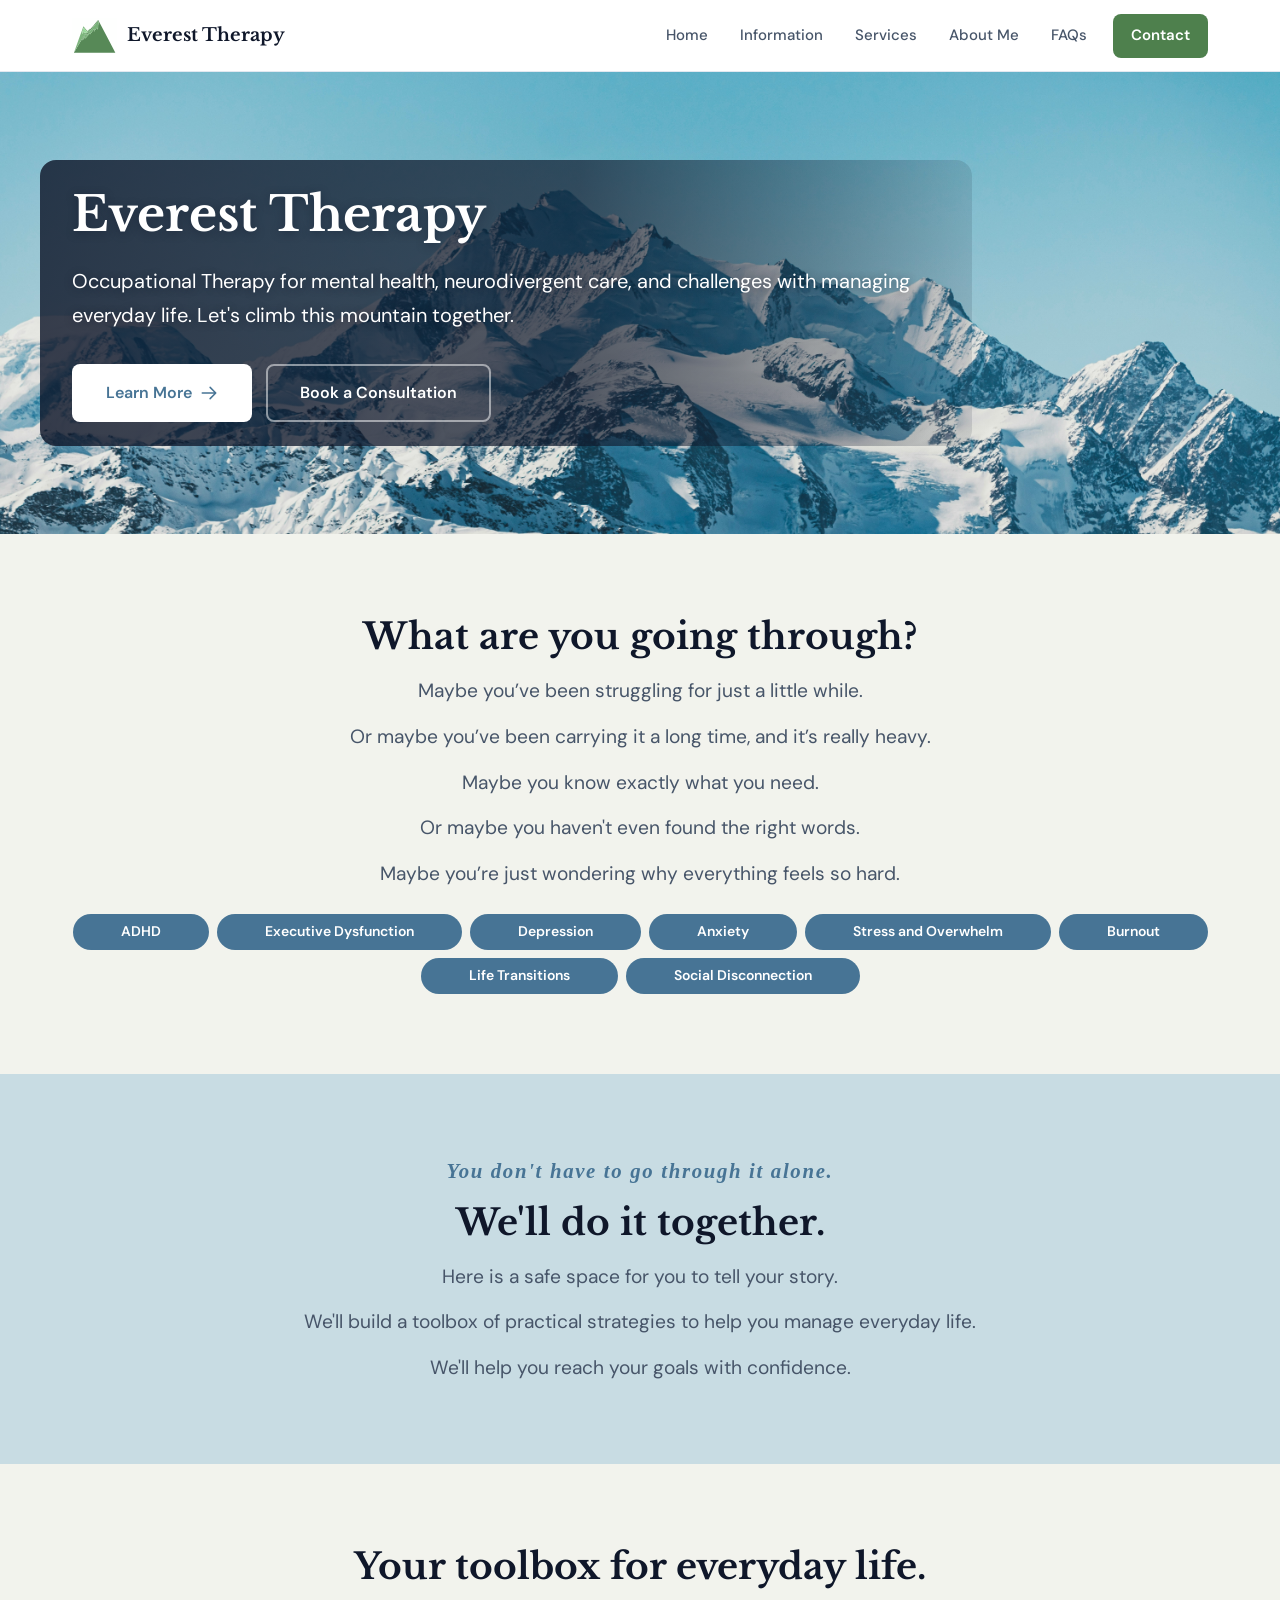
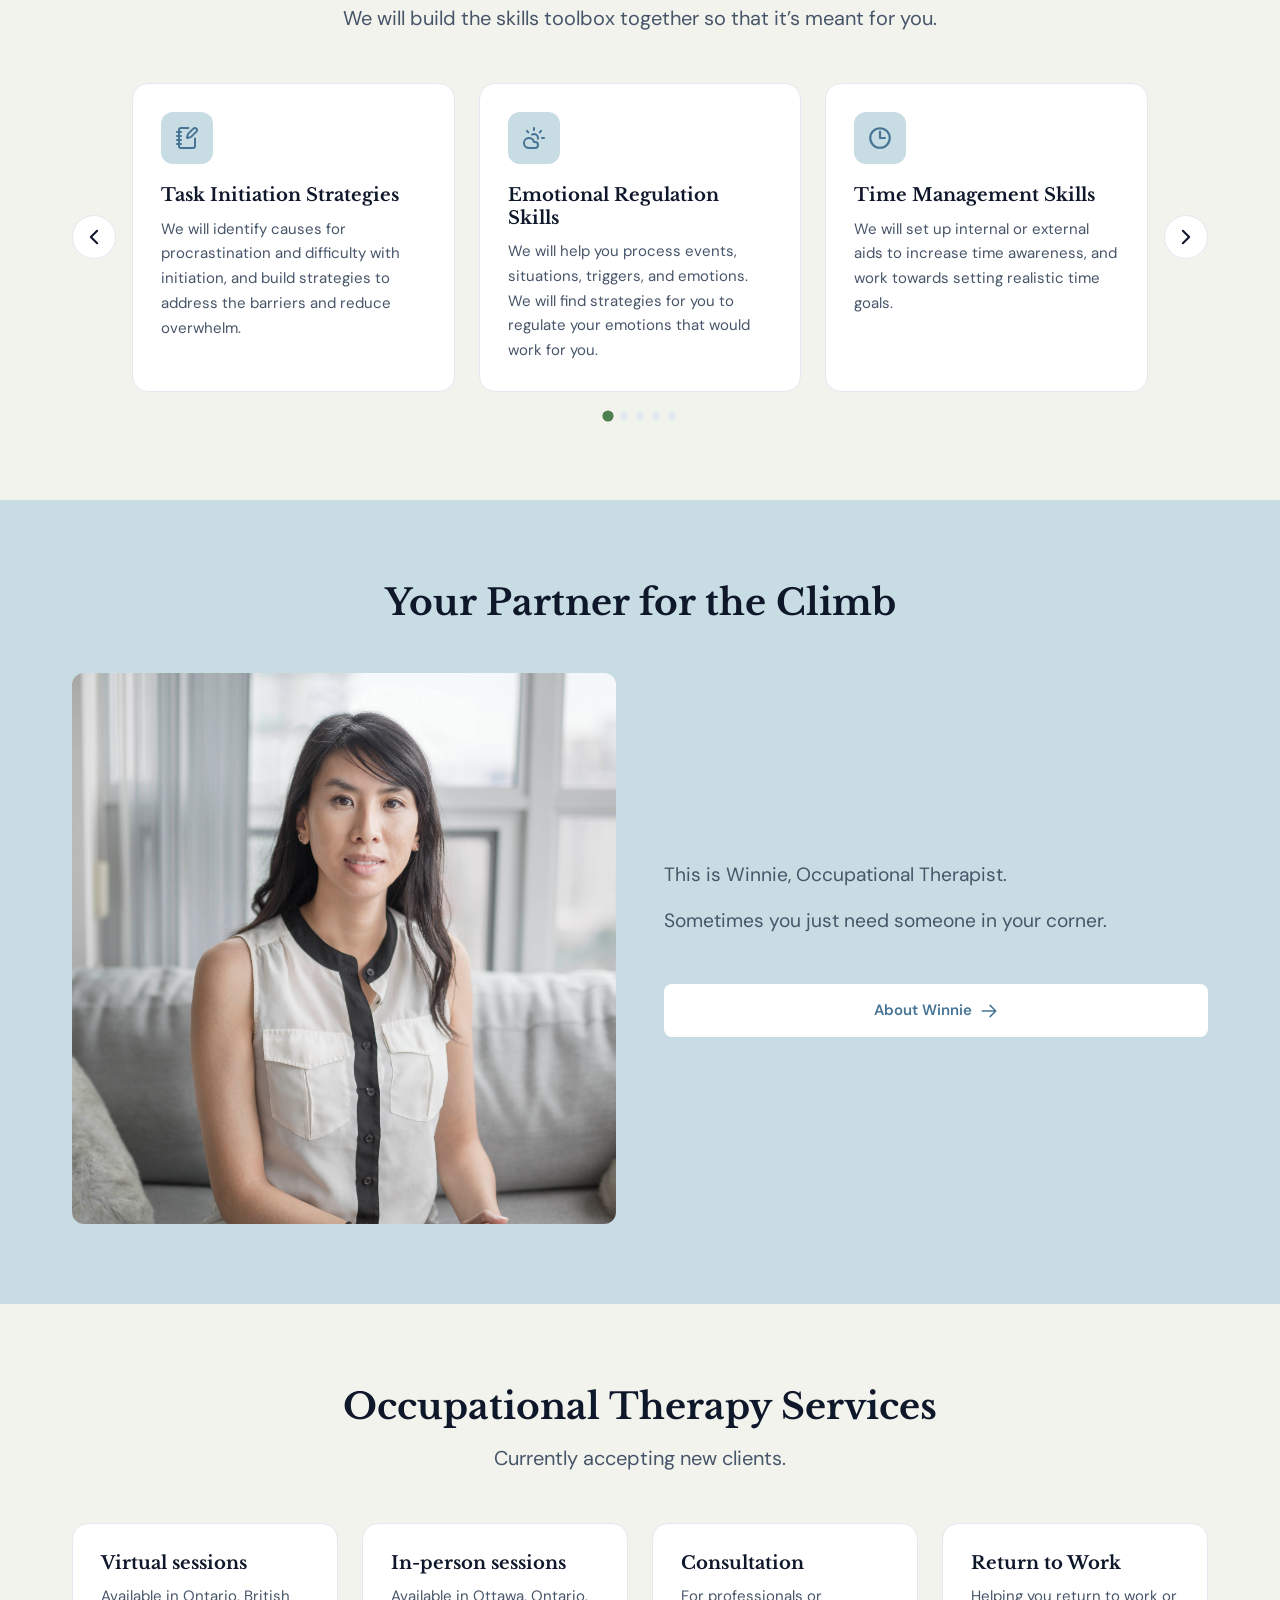
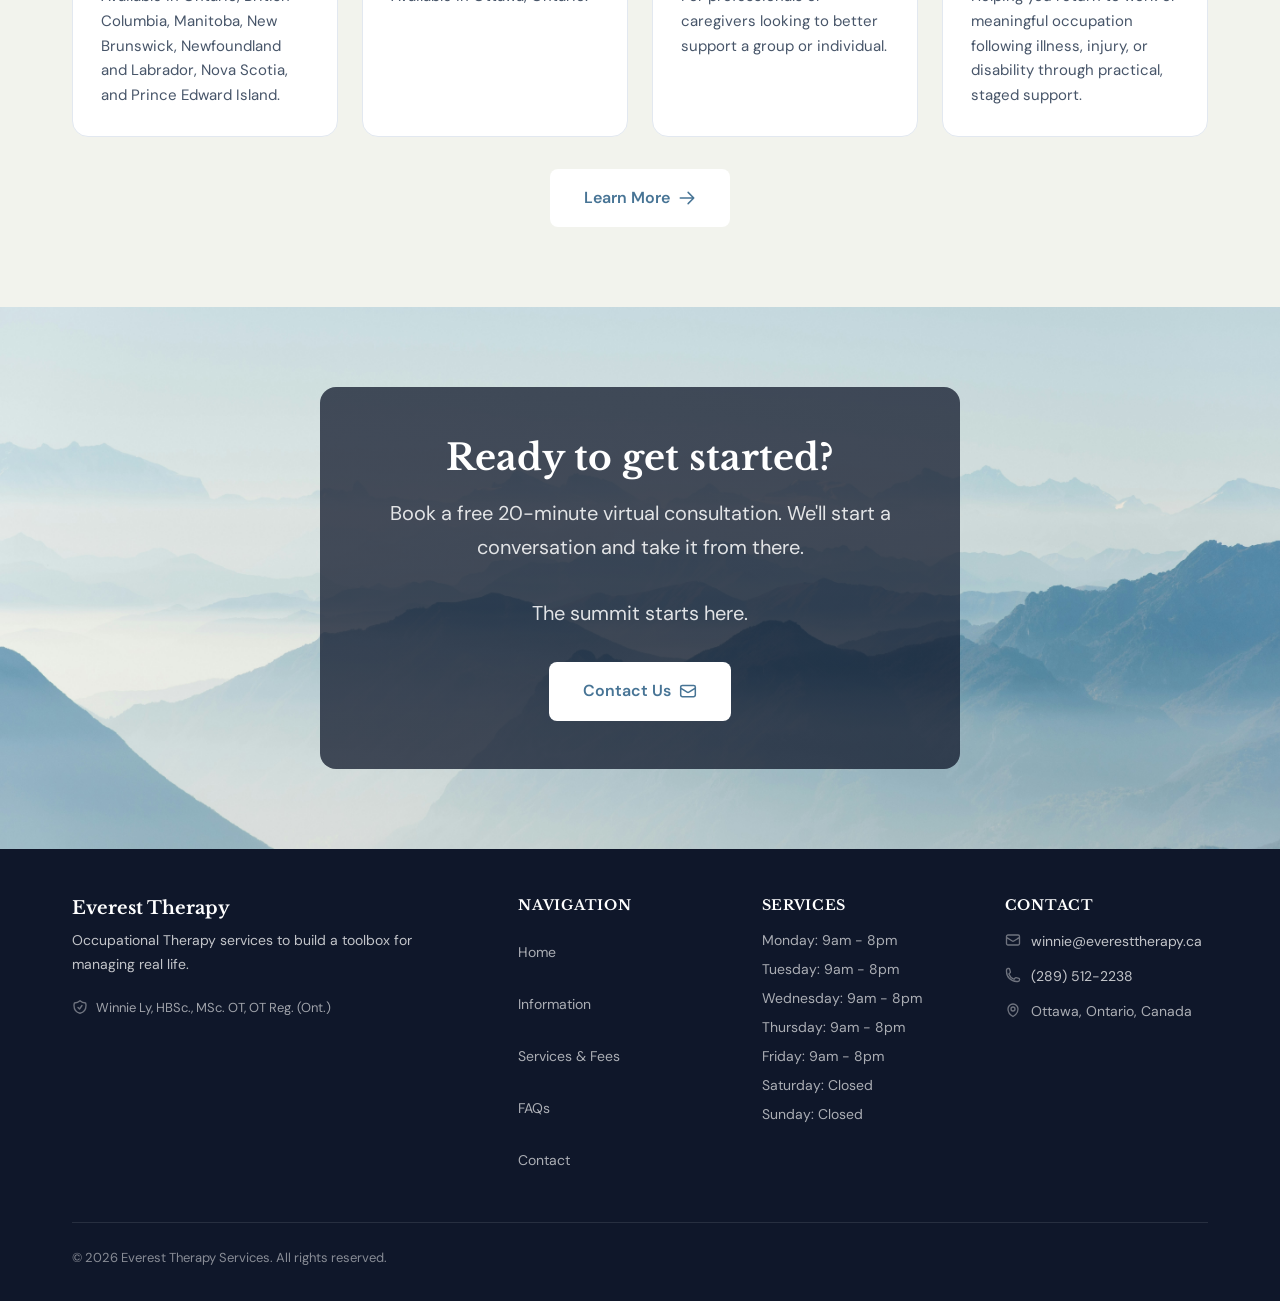
==== commit ee5e3917: "Emailed list of tasks completed" ====
--- a/index.html
+++ b/index.html
@@ -311,10 +311,13 @@
         <div class="footer-col">
           <h4>Services</h4>
           <ul class="footer-links" role="list">
-            <li><a href="services/">Assessments</a></li>
-            <li><a href="services/">Home Modifications</a></li>
-            <li><a href="services/">Mental Health OT</a></li>
-            <li><a href="services/">Return to Work</a></li>
+            <li>Monday: 9am - 8pm</li>
+            <li>Tuesday: 9am - 8pm</li>
+            <li>Wednesday: 9am - 8pm</li>
+            <li>Thursday: 9am - 8pm</li>
+            <li>Friday: 9am - 8pm</li>
+            <li>Saturday: Closed</li>
+            <li>Sunday: Closed</li>
           </ul>
         </div>
 
--- a/css/styles.css
+++ b/css/styles.css
@@ -149,7 +149,6 @@
 h3 { font-size: clamp(1.125rem, 2.5vw, 1.375rem); }
 h4 { font-size: 1.125rem; }
 
-p { max-width: 68ch; }
 p + p { margin-top: .875rem; }
 
 .lead {
@@ -563,10 +562,10 @@
 .section-header.text-center { text-align: center; }
 .section-subtitle {
   display: inline-block;
-  font-size: .8125rem;
+  font-family: var(--font-heading);
+  font-size: 1.3rem;
   font-weight: 700;
   letter-spacing: .08em;
-  text-transform: uppercase;
   color: var(--clr-primary-dark);
   margin-bottom: .75rem;
 }
@@ -625,6 +624,8 @@
 
 .faq-item {
   border-bottom: 1px solid var(--clr-border);
+  width: 100%;
+  box-sizing: border-box;
 }
 .faq-item:last-child { border-bottom: none; }
 
@@ -640,6 +641,8 @@
   list-style: none;
   background: var(--clr-white);
   transition: background .15s ease;
+  width: 100%;
+  box-sizing: border-box;
 }
 .section--alt .faq-question { background: var(--clr-bg-alt); }
 .faq-question::-webkit-details-marker { display: none; }
@@ -659,6 +662,8 @@
 .faq-answer {
   padding: .25rem 1.5rem 1.25rem;
   background: var(--clr-white);
+  width: 100%;
+  box-sizing: border-box;
 }
 .section--alt .faq-answer { background: var(--clr-bg-alt); }
 .faq-answer p {
@@ -706,7 +711,7 @@
   align-items: flex-start;
   gap: .75rem;
   font-size: .9375rem;
-  color: var(--clr-text);
+  color: var(--clr-text-muted);
 }
 .info-check-item svg {
   width: 20px;
@@ -716,11 +721,89 @@
   margin-top: .125rem;
 }
 
+.approach-commitments {
+  position: relative;
+  padding-bottom: 7rem;
+}
+.approach-commitments-tree {
+  position: absolute;
+  bottom: 0;
+  left: 50%;
+  width: min(72vw, 360px);
+  transform: translateX(-50%);
+  z-index: 2;
+  pointer-events: none;
+}
+.approach-commitments-panel {
+  position: relative;
+  z-index: 1;
+  max-width: 760px;
+  margin: 0 auto;
+}
+.approach-commitments-content {
+  padding: .5rem;
+}
+.approach-commitments-title {
+  font-family: var(--font-heading);
+  font-size: 1.125rem;
+  font-weight: 700;
+  color: var(--clr-primary-dark);
+  margin-bottom: 1.25rem;
+  text-align: center;
+}
+.approach-commitments-list {
+  max-width: 560px;
+  margin: 0 auto;
+}
+@media (min-width: 768px) {
+  .approach-commitments {
+    padding-left: 10rem;
+    padding-bottom: 5rem;
+  }
+  .approach-commitments-tree {
+    left: 0;
+    width: clamp(240px, 24vw, 360px);
+    transform: none;
+  }
+}
+
 .info-block-visual {
   background: var(--clr-bg-alt);
   border-radius: var(--radius-2xl);
   padding: 2rem;
   border: 1px solid var(--clr-border);
+}
+
+.education-qualifications {
+  background: var(--clr-bg);
+  border-color: var(--clr-primary-light);
+  box-shadow: var(--shadow-md);
+}
+.education-qualifications h2 {
+  margin-bottom: 1.5rem;
+}
+.education-qualifications .info-check-list {
+  gap: 1rem;
+}
+.education-qualifications .info-check-item {
+  font-weight: 300;
+  font-size: 1.2rem;
+}
+.professional-development {
+  background: rgba(255,255,255,.55);
+  border: 1px solid var(--clr-border);
+  border-radius: var(--radius-xl);
+  padding: 1.5rem;
+}
+.professional-development h3 {
+  font-size: 1.125rem;
+  margin-bottom: 1rem;
+}
+@media (min-width: 768px) {
+  .education-training-block {
+    grid-template-columns: minmax(0, 1.2fr) minmax(280px, 1fr);
+    align-items: stretch;
+  }
 }
 
 .stat-grid {
@@ -757,6 +840,9 @@
   border: 1px solid var(--clr-border);
   border-radius: var(--radius-xl);
   overflow: hidden;
+  display: flex;
+  flex-direction: column;
+  height: 100%;
   transition: box-shadow var(--tr-base), border-color var(--tr-base);
 }
 .service-card:hover {
@@ -767,7 +853,7 @@
 .service-card-header {
   padding: 1.5rem 1.75rem 1.25rem;
   display: flex;
-  align-items: flex-start;
+  align-items: center;
   gap: 1rem;
   border-bottom: 1px solid var(--clr-border);
 }
@@ -787,8 +873,10 @@
 
 .service-card-body {
   padding: 1.5rem 1.75rem;
+  flex: 1 1 auto;
 }
 .service-card-body p { font-size: .9375rem; color: var(--clr-text-muted); line-height: 1.7; margin: 0; }
+.service-card-body p + p { margin-top: .5rem; }
 
 .service-card-footer {
   padding: 1rem 1.75rem;
@@ -797,6 +885,8 @@
   align-items: baseline;
   justify-content: flex-end;
   gap: .375rem;
+  min-height: 76px;
+  margin-top: auto;
 }
 .service-card-footer .price { font-size: 1.25rem; font-weight: 700; color: var(--clr-primary-dark); }
 .service-card-footer .price-label { font-size: .8125rem; color: var(--clr-text-muted); }
@@ -1117,9 +1207,15 @@
   letter-spacing: .05em;
 }
 .footer-links { display: flex; flex-direction: column; gap: .5rem; }
+.footer-links li,
 .footer-links a {
   font-size: .875rem;
   color: rgba(255,255,255,.65);
+}
+.footer-links li {
+  line-height: 1.5;
+}
+.footer-links a {
   text-decoration: none;
   transition: color var(--tr-base);
   padding: .25rem 0;
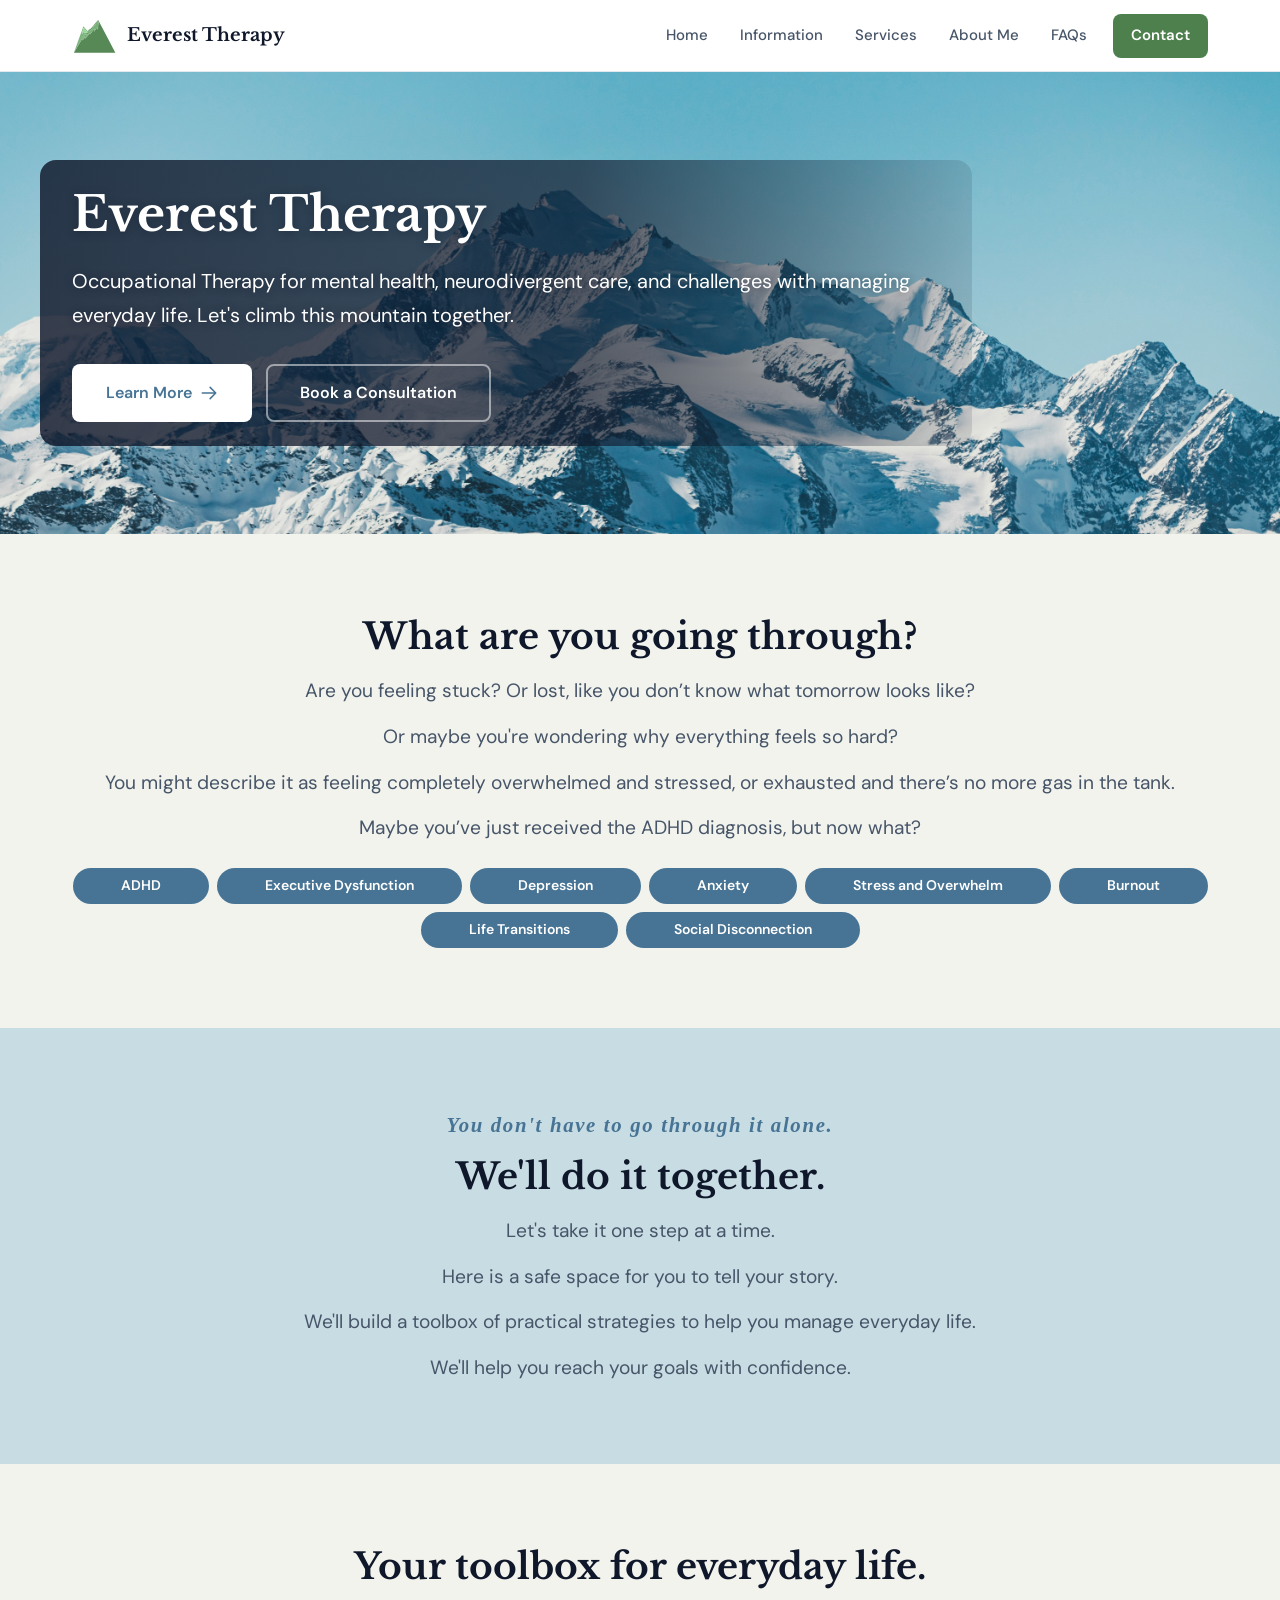
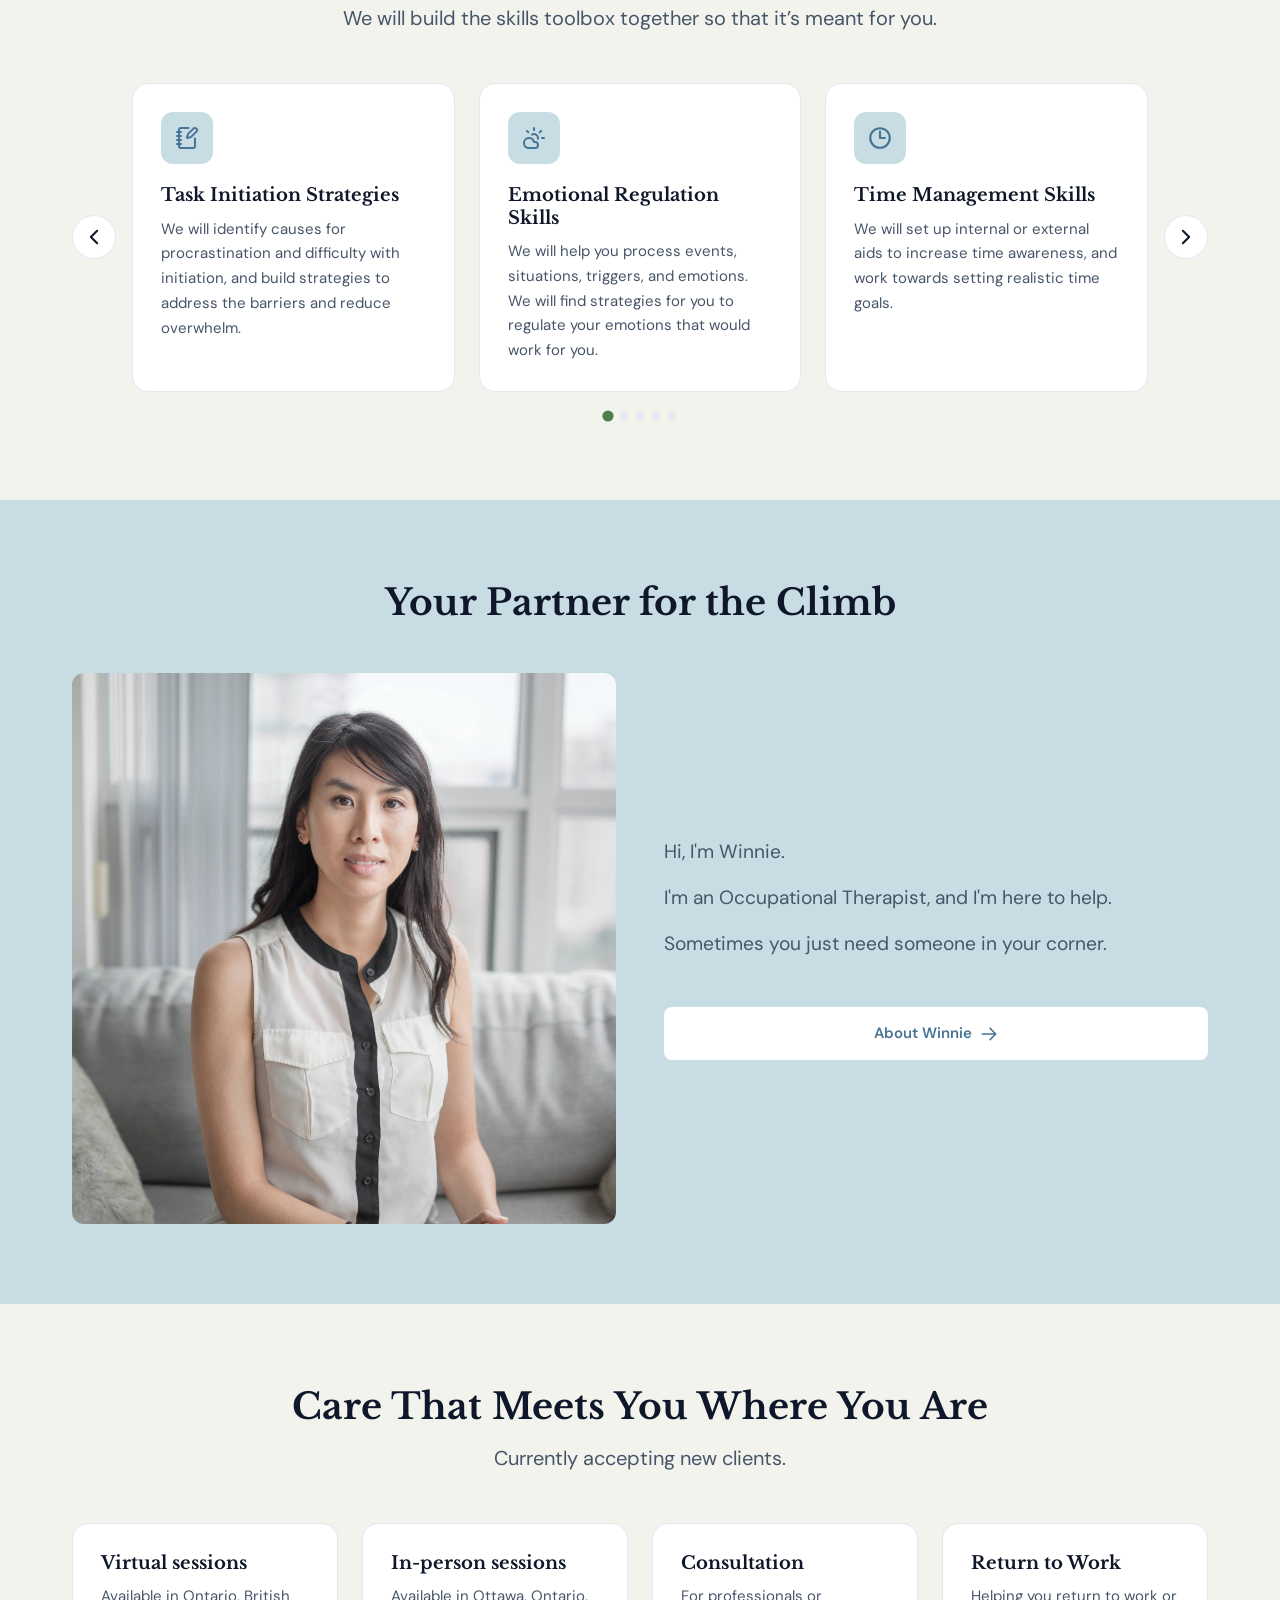
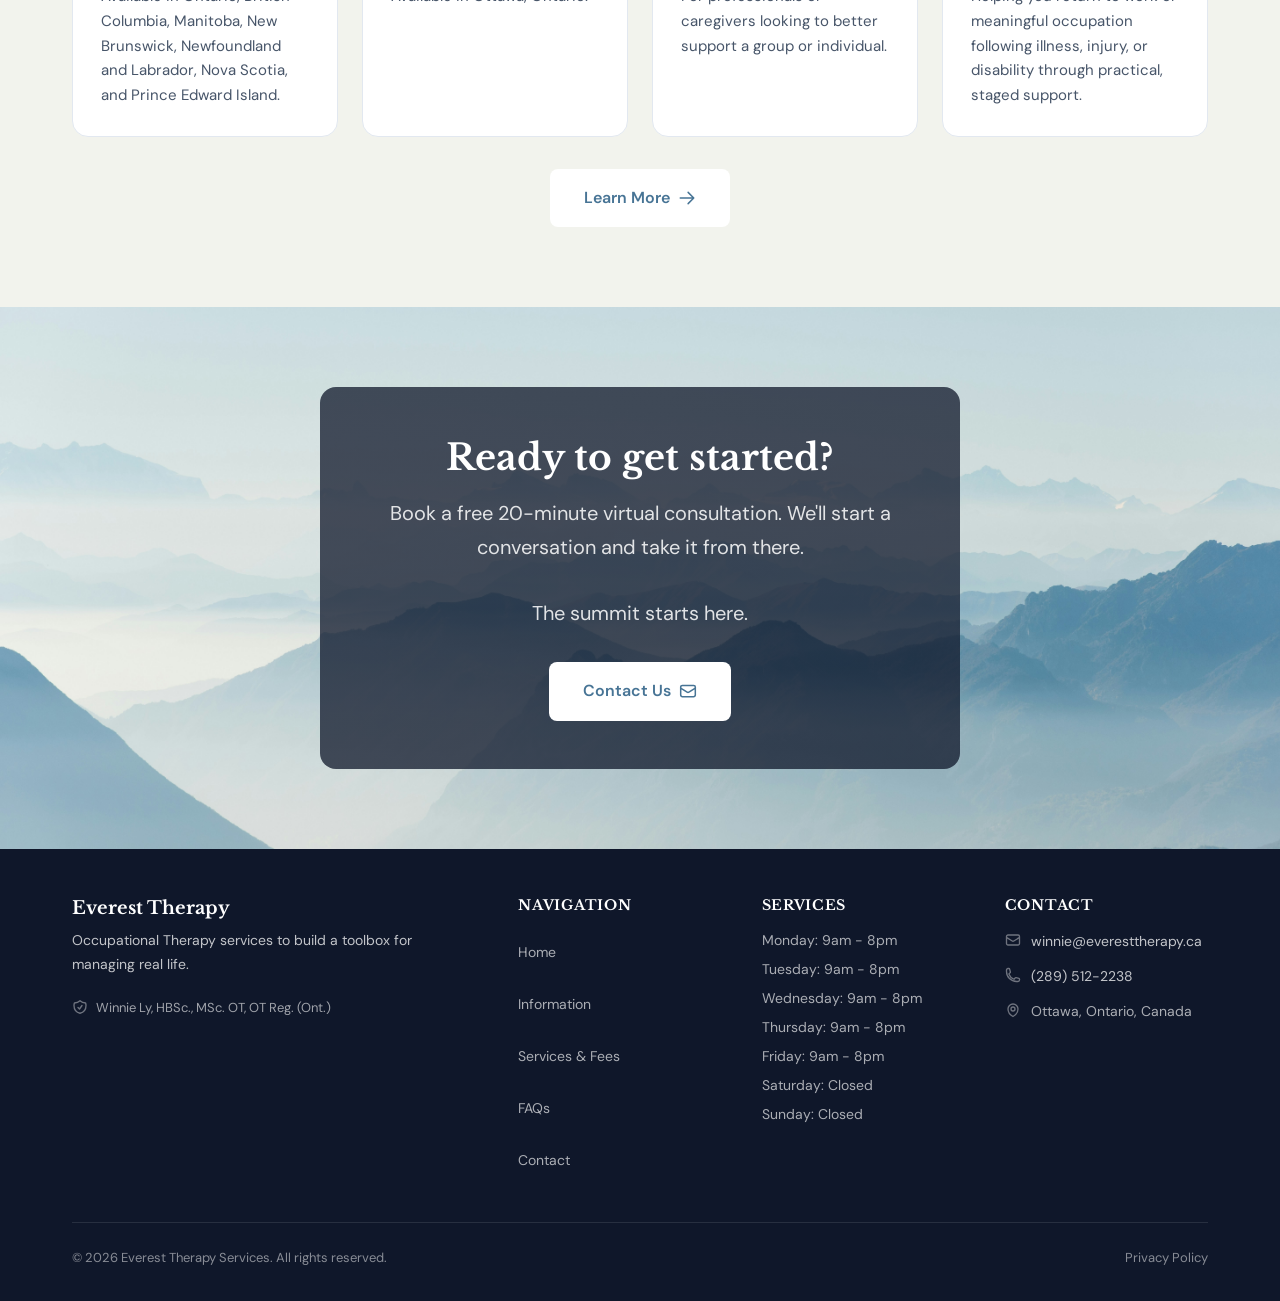
==== commit 833f1980: "website small edits" ====
--- a/index.html
+++ b/index.html
@@ -69,11 +69,10 @@
         <div class="info-block info-block--single text-center">
           <div class="info-block-content">
             <h2 id="about-heading">What are you going through?</h2>
-            <p>Maybe you’ve been struggling for just a little while.</p>
-            <p> Or maybe you’ve been carrying it a long time, and it’s really heavy.</p>
-            <p>Maybe you know exactly what you need.</p>
-            <p>Or maybe you haven't even found the right words.</p>
-            <p>Maybe you’re just wondering why everything feels so hard.</p>
+            <p>Are you feeling stuck? Or lost, like you don’t know what tomorrow looks like? </p>
+            <p>Or maybe you're wondering why everything feels so hard? </p>
+            <p>You might describe it as feeling completely overwhelmed and stressed, or exhausted and there’s no more gas in the tank. </p>
+            <p>Maybe you’ve just received the ADHD diagnosis, but now what?</p>
             <div class="condition-badges">
               <span class="badge badge--blue-1">ADHD</span>
               <span class="badge badge--blue-1">Executive Dysfunction</span>
@@ -96,6 +95,7 @@
           <div class="info-block-content">
             <span class="section-subtitle"><i>You don't have to go through it alone.</i></span>
             <h2 id="about-heading">We'll do it together.</h2>
+            <p>Let's take it one step at a time. </p>
             <p>Here is a safe space for you to tell your story. </p>
             <p>We'll build a toolbox of practical strategies to help you manage everyday life. </p>
             <p>We'll help you reach your goals with confidence. </p>
@@ -204,7 +204,8 @@
         <div class="info-block">
             <img src="images/winniecouch2.png" alt="Winnie sitting on a couch" style="width: 100%; border-radius: var(--radius-lg); display: block;">
           <div class="info-block-content">
-            <p >This is Winnie, Occupational Therapist.</p>
+            <p >Hi, I'm Winnie.</p>
+            <p >I'm an Occupational Therapist, and I'm here to help.</p>
             <p >Sometimes you just need someone in your corner.</p>
             <div style="margin-top: 1.5rem;">
               <!-- <p><strong>Winnie</strong></p>
@@ -222,7 +223,7 @@
     <section class="section section--white" aria-labelledby="services-heading">
       <div class="container">
         <header class="section-header text-center">
-          <h2 id="services-heading">Occupational Therapy Services</h2>
+          <h2 id="services-heading">Care That Meets You Where You Are</h2>
           <p class="lead">Currently accepting new clients.</p>
         </header>
         <div class="card-grid card-grid--4">
@@ -340,7 +341,7 @@
 
       <div class="footer-bottom">
         <span>&copy; <span id="year"></span> Everest Therapy Services. All rights reserved.</span>
-        <!-- <span>Registered with the OT Reg. (Ont.) &nbsp;|&nbsp; Professional Indemnity Insured</span> -->
+        <span>Privacy Policy</span>
       </div>
     </div>
   </footer>
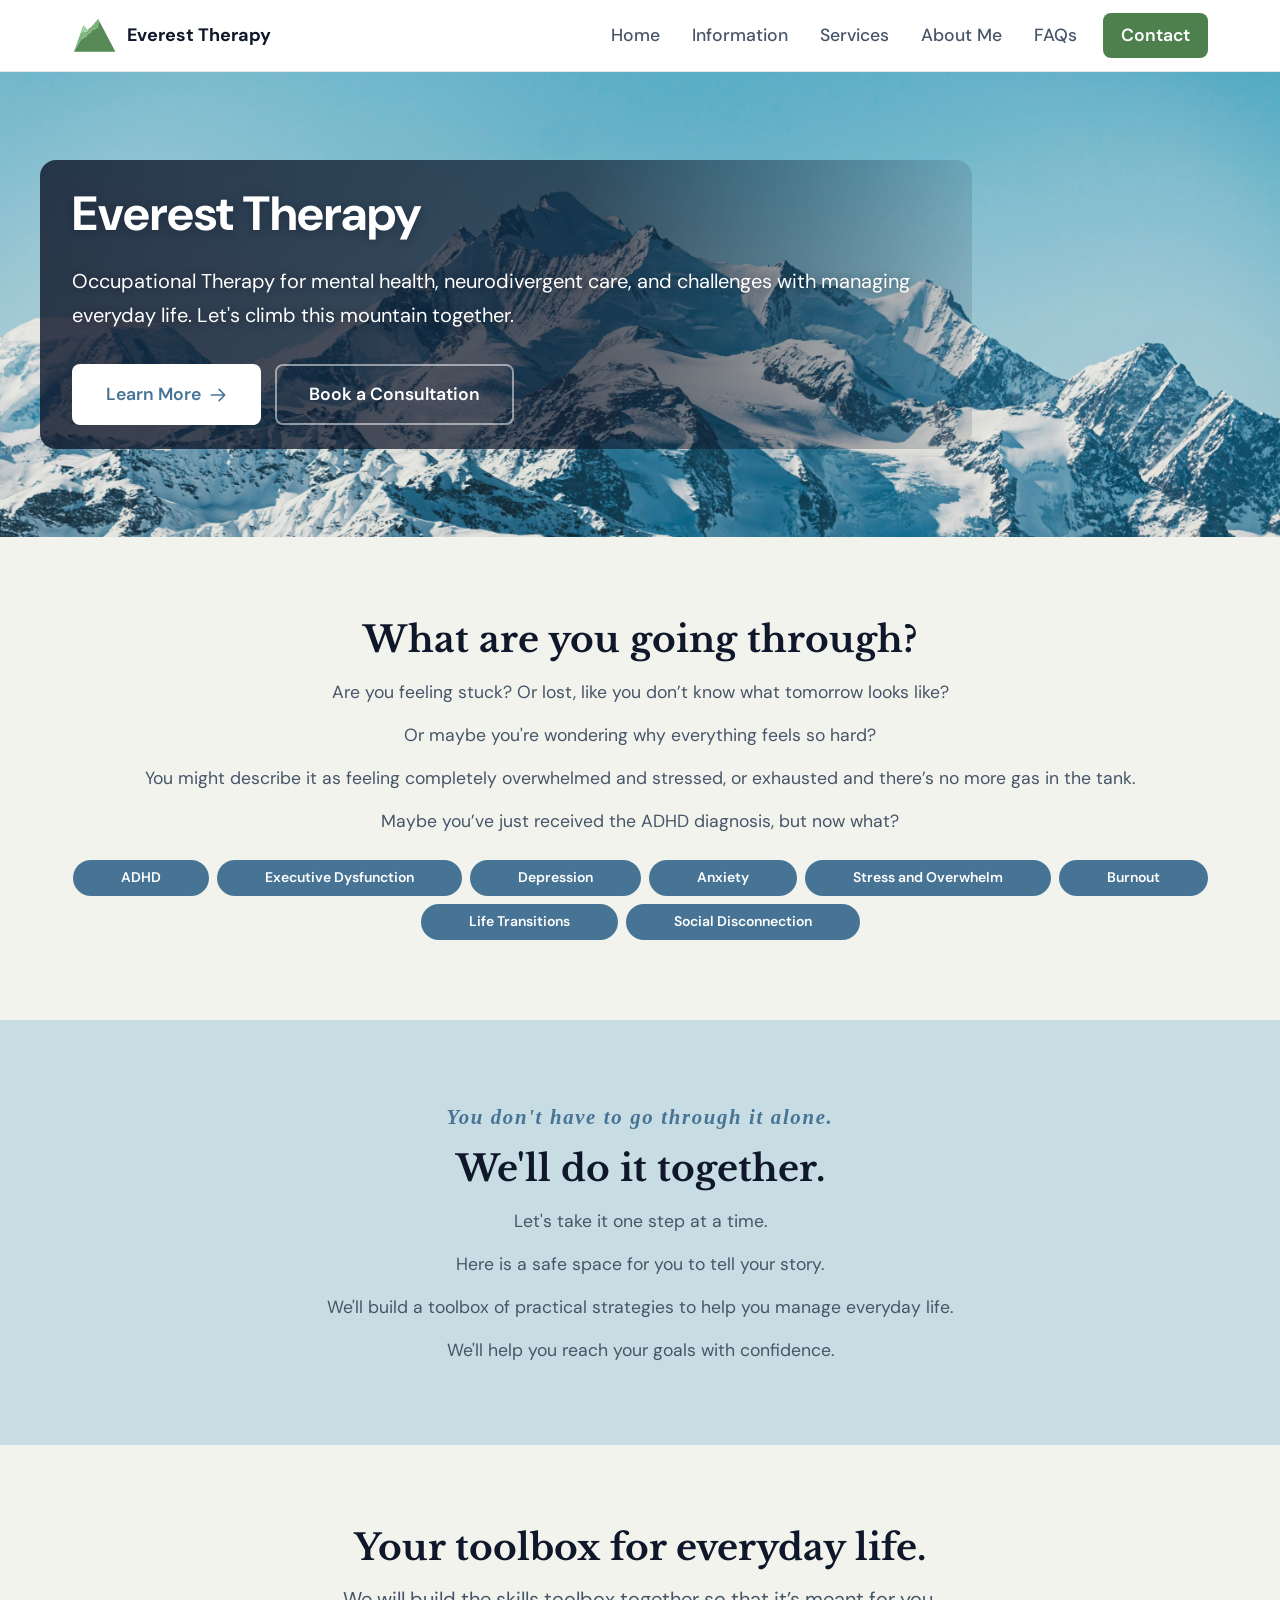
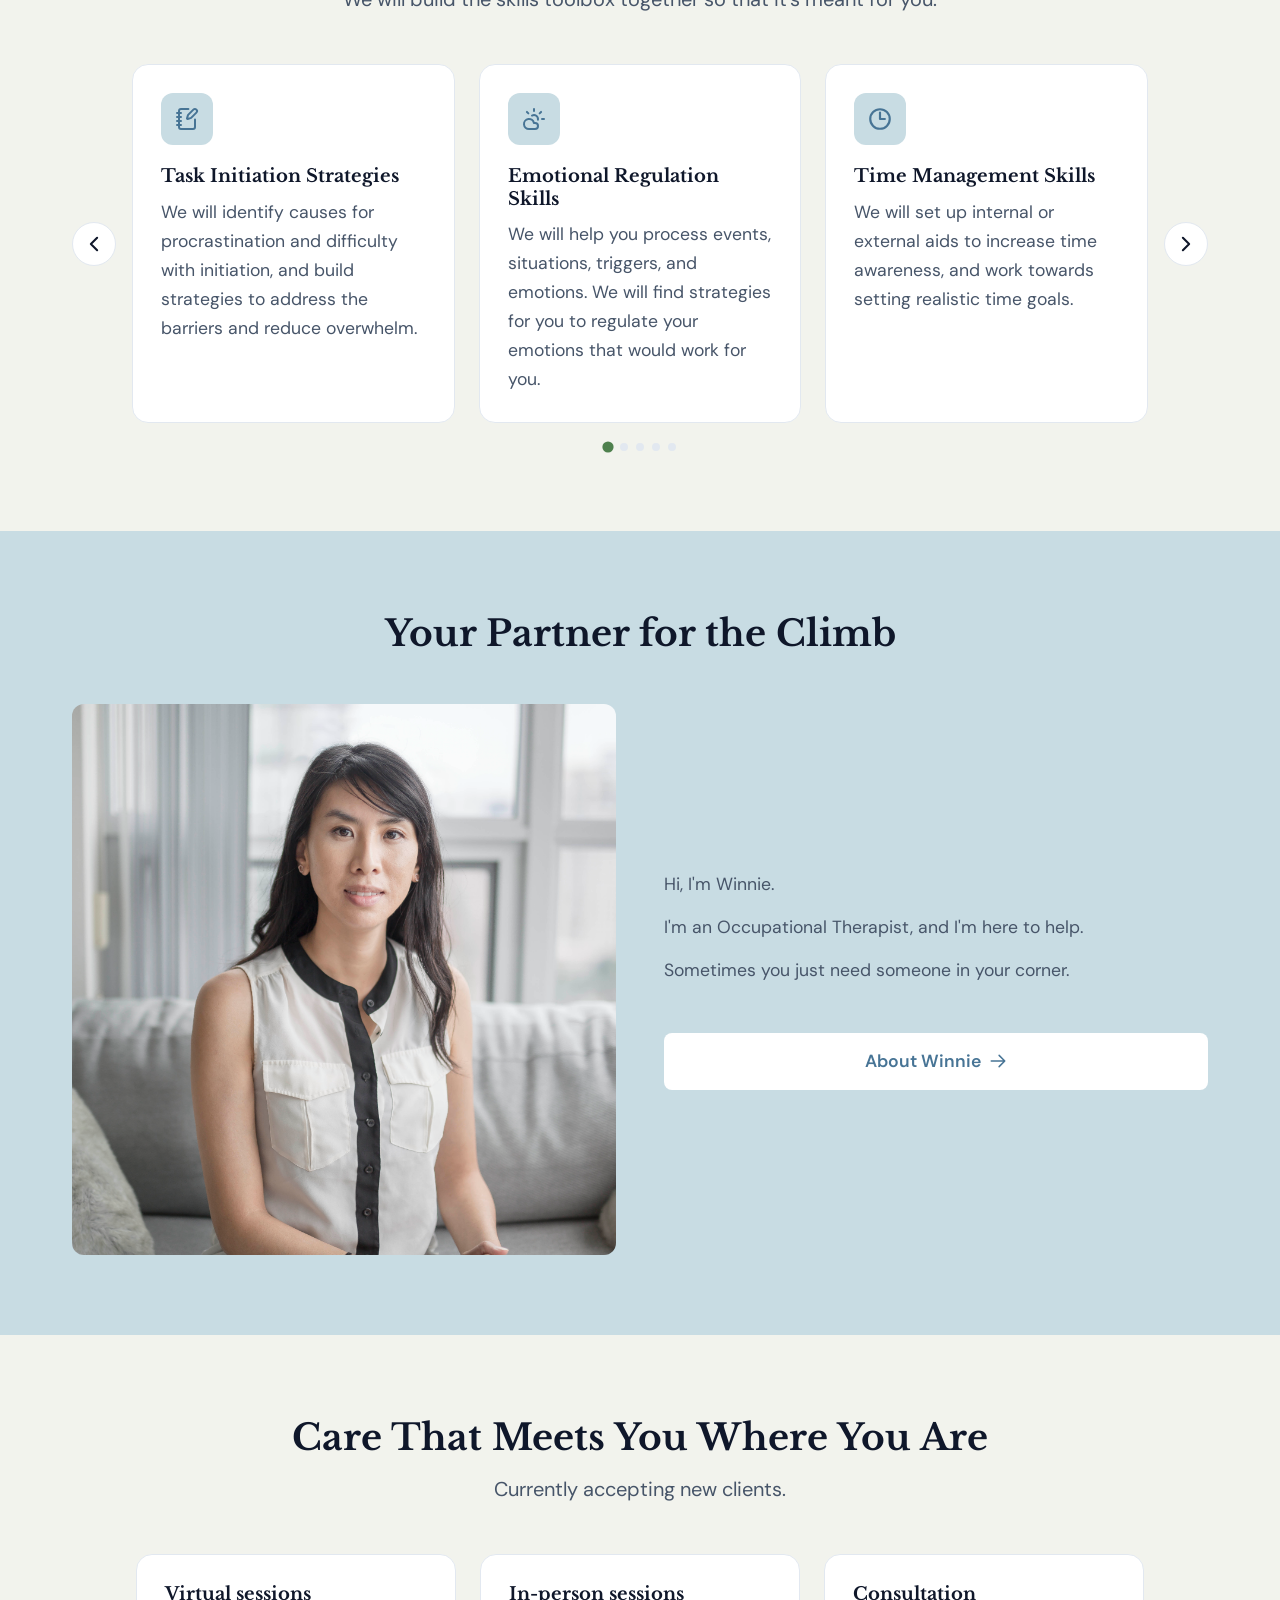
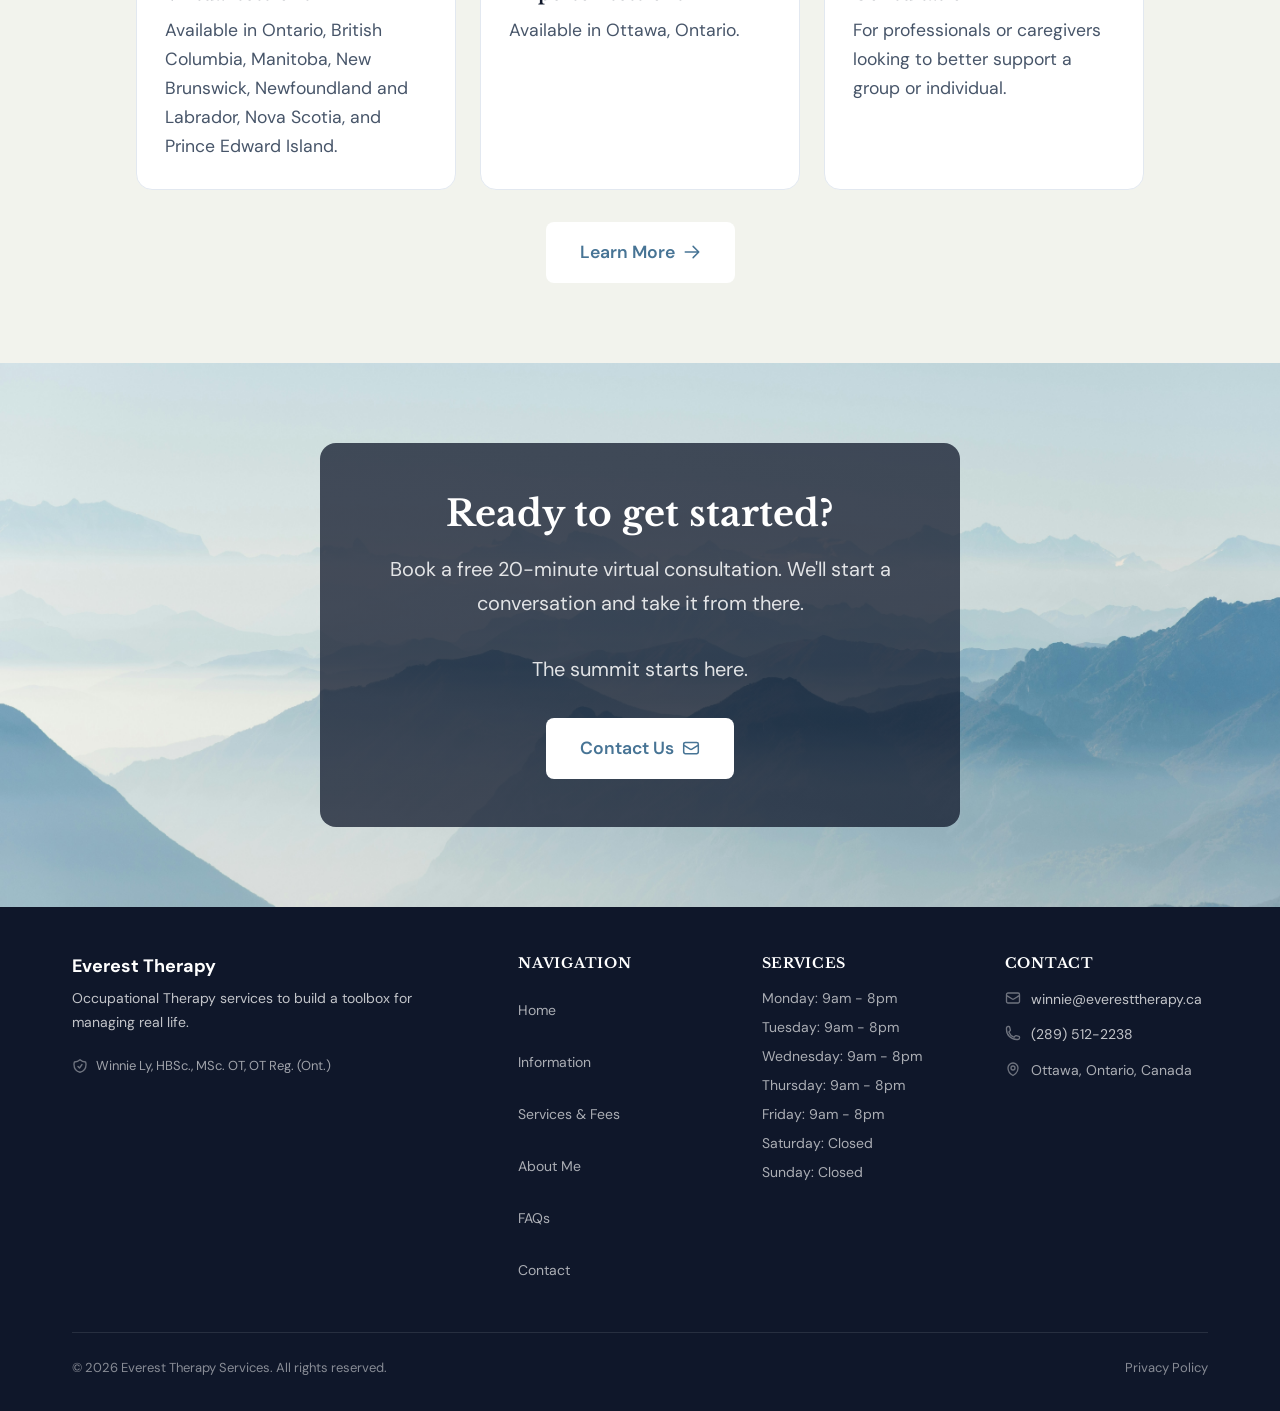
==== commit 5f74f4f9: "Matt updated per doc" ====
--- a/index.html
+++ b/index.html
@@ -53,13 +53,14 @@
             <p class="lead">Occupational Therapy for mental health, neurodivergent care, and challenges with managing everyday life. Let's climb this mountain together.</p>
 
             <div class="hero-actions">
-              <a href="services/" class="btn btn--primary btn--lg">
+              <a href="information/" class="btn btn--primary btn--lg">
                 Learn More
                 <svg xmlns="http://www.w3.org/2000/svg" width="18" height="18" fill="none" viewBox="0 0 24 24" stroke-width="2" stroke="currentColor" aria-hidden="true"><path stroke-linecap="round" stroke-linejoin="round" d="M13.5 4.5L21 12m0 0l-7.5 7.5M21 12H3"/></svg>
               </a>
               <a href="contact/" class="btn btn--secondary btn--lg">Book a Consultation</a>
             </div>
         </div>
+      </div>
       </div>
     </section>
 
@@ -226,38 +227,45 @@
           <h2 id="services-heading">Care That Meets You Where You Are</h2>
           <p class="lead">Currently accepting new clients.</p>
         </header>
-        <div class="card-grid card-grid--4">
-          <article class="card">
-            <!-- <div class="card-icon" aria-hidden="true">
-              <svg xmlns="http://www.w3.org/2000/svg" width="26" height="26" fill="none" viewBox="0 0 24 24" stroke-width="2" stroke="currentColor"><path stroke-linecap="round" stroke-linejoin="round" d="M9 5H7a2 2 0 00-2 2v12a2 2 0 002 2h10a2 2 0 002-2V7a2 2 0 00-2-2h-2M9 5a2 2 0 002 2h2a2 2 0 002-2M9 5a2 2 0 012-2h2a2 2 0 012 2m-3 7h3m-3 4h3m-6-4h.01M9 16h.01"/></svg>
-            </div> -->
-            <h3>Virtual sessions</h3>
-            <p>Available in Ontario, British Columbia, Manitoba, New Brunswick, Newfoundland and Labrador, Nova Scotia, and Prince Edward Island. </p>
-          </article>
-
-          <article class="card">
-            <!-- <div class="card-icon" aria-hidden="true">
-              <svg xmlns="http://www.w3.org/2000/svg" width="26" height="26" fill="none" viewBox="0 0 24 24" stroke-width="2" stroke="currentColor"><path stroke-linecap="round" stroke-linejoin="round" d="M2.25 12l8.954-8.955c.44-.439 1.152-.439 1.591 0L21.75 12M4.5 9.75v10.125c0 .621.504 1.125 1.125 1.125H9.75v-4.875c0-.621.504-1.125 1.125-1.125h2.25c.621 0 1.125.504 1.125 1.125V21h4.125c.621 0 1.125-.504 1.125-1.125V9.75M8.25 21h8.25"/></svg>
-            </div> -->
-            <h3>In-person sessions</h3>
-            <p>Available in Ottawa, Ontario.</p>
-          </article>
-
-          <article class="card">
-            <!-- <div class="card-icon" aria-hidden="true">
-              <svg xmlns="http://www.w3.org/2000/svg" width="26" height="26" fill="none" viewBox="0 0 24 24" stroke-width="2" stroke="currentColor"><path stroke-linecap="round" stroke-linejoin="round" d="M21 8.25c0-2.485-2.099-4.5-4.688-4.5-1.935 0-3.597 1.126-4.312 2.733-.715-1.607-2.377-2.733-4.313-2.733C5.1 3.75 3 5.765 3 8.25c0 7.22 9 12 9 12s9-4.78 9-12z"/></svg>
-            </div> -->
-            <h3>Consultation</h3>
-            <p>For professionals or caregivers looking to better support a group or individual.</p>
-          </article>
-
-          <article class="card">
-            <!-- <div class="card-icon" aria-hidden="true">
-              <svg xmlns="http://www.w3.org/2000/svg" width="26" height="26" fill="none" viewBox="0 0 24 24" stroke-width="2" stroke="currentColor"><path stroke-linecap="round" stroke-linejoin="round" d="M20.25 14.15v4.25c0 1.094-.787 2.036-1.872 2.18-2.087.277-4.216.42-6.378.42s-4.291-.143-6.378-.42c-1.085-.144-1.872-1.086-1.872-2.18v-4.25m16.5 0a2.18 2.18 0 00.75-1.661V8.706c0-1.081-.768-2.015-1.837-2.175a48.114 48.114 0 00-3.413-.387m4.5 8.006c-.194.165-.42.295-.673.38A23.978 23.978 0 0112 15.75c-2.648 0-5.195-.429-7.577-1.22a2.016 2.016 0 01-.673-.38m0 0A2.18 2.18 0 013 12.489V8.706c0-1.081.768-2.015 1.837-2.175a48.111 48.111 0 013.413-.387m7.5 0V5.25A2.25 2.25 0 0013.5 3h-3a2.25 2.25 0 00-2.25 2.25v.894m7.5 0a48.667 48.667 0 00-7.5 0M12 12.75h.008v.008H12v-.008z"/></svg>
-            </div> -->
-            <h3>Return to Work</h3>
-            <p>Helping you return to work or meaningful occupation following illness, injury, or disability through practical, staged support.</p>
-          </article>
+        <div class="carousel services-carousel" id="services-overview-carousel" aria-roledescription="carousel" aria-label="Care options">
+          <div class="carousel-wrapper">
+            <div class="carousel-viewport">
+              <div class="carousel-track">
+                <article class="card">
+                  <!-- <div class="card-icon" aria-hidden="true">
+                    <svg xmlns="http://www.w3.org/2000/svg" width="26" height="26" fill="none" viewBox="0 0 24 24" stroke-width="2" stroke="currentColor"><path stroke-linecap="round" stroke-linejoin="round" d="M9 5H7a2 2 0 00-2 2v12a2 2 0 002 2h10a2 2 0 002-2V7a2 2 0 00-2-2h-2M9 5a2 2 0 002 2h2a2 2 0 002-2M9 5a2 2 0 012-2h2a2 2 0 012 2m-3 7h3m-3 4h3m-6-4h.01M9 16h.01"/></svg>
+                  </div> -->
+                  <h3>Virtual sessions</h3>
+                  <p>Available in Ontario, British Columbia, Manitoba, New Brunswick, Newfoundland and Labrador, Nova Scotia, and Prince Edward Island. </p>
+                </article>
+
+                <article class="card">
+                  <!-- <div class="card-icon" aria-hidden="true">
+                    <svg xmlns="http://www.w3.org/2000/svg" width="26" height="26" fill="none" viewBox="0 0 24 24" stroke-width="2" stroke="currentColor"><path stroke-linecap="round" stroke-linejoin="round" d="M2.25 12l8.954-8.955c.44-.439 1.152-.439 1.591 0L21.75 12M4.5 9.75v10.125c0 .621.504 1.125 1.125 1.125H9.75v-4.875c0-.621.504-1.125 1.125-1.125h2.25c.621 0 1.125.504 1.125 1.125V21h4.125c.621 0 1.125-.504 1.125-1.125V9.75M8.25 21h8.25"/></svg>
+                  </div> -->
+                  <h3>In-person sessions</h3>
+                  <p>Available in Ottawa, Ontario.</p>
+                </article>
+
+                <article class="card">
+                  <!-- <div class="card-icon" aria-hidden="true">
+                    <svg xmlns="http://www.w3.org/2000/svg" width="26" height="26" fill="none" viewBox="0 0 24 24" stroke-width="2" stroke="currentColor"><path stroke-linecap="round" stroke-linejoin="round" d="M21 8.25c0-2.485-2.099-4.5-4.688-4.5-1.935 0-3.597 1.126-4.312 2.733-.715-1.607-2.377-2.733-4.313-2.733C5.1 3.75 3 5.765 3 8.25c0 7.22 9 12 9 12s9-4.78 9-12z"/></svg>
+                  </div> -->
+                  <h3>Consultation</h3>
+                  <p>For professionals or caregivers looking to better support a group or individual.</p>
+                </article>
+              </div>
+            </div>
+          </div>
+          <div class="carousel-controls" aria-label="Care option controls">
+            <button class="carousel-btn carousel-btn--prev" aria-label="Previous care option">
+              <svg xmlns="http://www.w3.org/2000/svg" width="20" height="20" fill="none" viewBox="0 0 24 24" stroke-width="2.5" stroke="currentColor" aria-hidden="true"><path stroke-linecap="round" stroke-linejoin="round" d="M15.75 19.5L8.25 12l7.5-7.5"/></svg>
+            </button>
+            <button class="carousel-btn carousel-btn--next" aria-label="Next care option">
+              <svg xmlns="http://www.w3.org/2000/svg" width="20" height="20" fill="none" viewBox="0 0 24 24" stroke-width="2.5" stroke="currentColor" aria-hidden="true"><path stroke-linecap="round" stroke-linejoin="round" d="M8.25 4.5l7.5 7.5-7.5 7.5"/></svg>
+            </button>
+          </div>
+          <div class="carousel-dots" role="list" aria-label="Care option navigation"></div>
         </div>
         <div class="text-center" style="margin-top: 2rem;">
           <a href="services/" class="btn btn--primary btn--lg">
@@ -304,6 +312,7 @@
             <li><a href="./">Home</a></li>
             <li><a href="information/">Information</a></li>
             <li><a href="services/">Services &amp; Fees</a></li>
+            <li><a href="about/">About Me</a></li>
             <li><a href="faqs/">FAQs</a></li>
             <li><a href="contact/">Contact</a></li>
           </ul>
@@ -341,7 +350,7 @@
 
       <div class="footer-bottom">
         <span>&copy; <span id="year"></span> Everest Therapy Services. All rights reserved.</span>
-        <span>Privacy Policy</span>
+        <a href="privacy/">Privacy Policy</a>
       </div>
     </div>
   </footer>
--- a/css/styles.css
+++ b/css/styles.css
@@ -93,6 +93,7 @@
 html {
   scroll-behavior: smooth;
   -webkit-text-size-adjust: 100%;
+  overflow-x: hidden;
 }
 
 @media (prefers-reduced-motion: reduce) {
@@ -106,11 +107,12 @@
 
 body {
   font-family: var(--font-body);
-  font-size: 1.2rem;
+  font-size: 1.1rem;
   line-height: 1.65;
   color: var(--clr-text);
   background-color: var(--clr-bg);
   -webkit-font-smoothing: antialiased;
+  overflow-x: hidden;
 }
 
 img, video, svg {
@@ -247,7 +249,7 @@
   gap: .625rem;
   text-decoration: none;
   color: var(--clr-text);
-  font-family: var(--font-heading);
+  font-family: var(--font-body);
   font-weight: 700;
   font-size: 1.125rem;
   flex-shrink: 0;
@@ -286,7 +288,7 @@
   padding: .5rem .875rem;
   border-radius: var(--radius-md);
   font-weight: 500;
-  font-size: .9375rem;
+  font-size: 1.1rem;
   color: var(--clr-text-muted);
   text-decoration: none;
   transition: color var(--tr-base), background-color var(--tr-base);
@@ -356,7 +358,7 @@
   }
   .nav-menu.is-open { transform: translateX(0); }
 
-  .nav-link { font-size: 1rem; padding: .75rem 1rem; justify-content: flex-start; }
+  .nav-link { font-size: 1.1rem; padding: .75rem 1rem; justify-content: flex-start; }
   .nav-link--cta { margin-left: 0; margin-top: .5rem; justify-content: center; }
 }
 
@@ -433,6 +435,7 @@
 }
 
 .hero-content h1 {
+  font-family: var(--font-body);
   color: var(--clr-white);
   margin-bottom: 1.25rem;
   text-shadow: 0 2px 10px rgba(15,23,42,.4);
@@ -474,7 +477,7 @@
 }
 .hero-card-item:last-child { border-bottom: none; }
 .hero-card-item svg { color: var(--clr-primary-light); flex-shrink: 0; margin-top: .125rem; }
-.hero-card-item-text strong { display: block; color: #fff; font-size: .9375rem; margin-bottom: .125rem; }
+.hero-card-item-text strong { display: block; color: #fff; font-size: 1.1rem; margin-bottom: .125rem; }
 .hero-card-item-text span   { font-size: .8125rem; color: rgba(255,255,255,.75); }
 
 .hero-trust {
@@ -611,7 +614,35 @@
 }
 
 .card h3 { margin-bottom: .625rem; font-size: 1.125rem; }
-.card p   { color: var(--clr-text-muted); line-height: 1.65; font-size: .9375rem; margin: 0; }
+.card p   { color: var(--clr-text-muted); line-height: 1.65; font-size: 1.1rem; margin: 0; }
+
+.services-carousel {
+  max-width: 1040px;
+  margin-inline: auto;
+}
+
+.services-carousel .carousel-wrapper {
+  display: block;
+}
+
+.services-carousel .carousel-viewport {
+  overflow: visible;
+}
+
+.services-carousel .carousel-track {
+  display: grid;
+  grid-template-columns: repeat(3, minmax(0, 320px));
+  justify-content: center;
+}
+
+.services-carousel .carousel-track .card {
+  min-width: 0;
+}
+
+.services-carousel .carousel-controls,
+.services-carousel .carousel-dots {
+  display: none;
+}
 
 /* ─────────────────────────────────────────────
    11b. FAQ Accordion
@@ -636,7 +667,7 @@
   gap: 1rem;
   padding: 1.125rem 1.5rem;
   font-weight: 600;
-  font-size: .9375rem;
+  font-size: 1.1rem;
   cursor: pointer;
   list-style: none;
   background: var(--clr-white);
@@ -666,10 +697,16 @@
   box-sizing: border-box;
 }
 .section--alt .faq-answer { background: var(--clr-bg-alt); }
+section[aria-labelledby="coverage-faq-heading"] .faq-answer {
+  background: #d8e7ec;
+}
+section[aria-labelledby="coverage-faq-heading"] .faq-question {
+  background: #d8e7ec;
+}
 .faq-answer p {
   color: var(--clr-text-muted);
   line-height: 1.7;
-  font-size: .9375rem;
+  font-size: 1.1rem;
   margin: 0;
 }
 .faq-answer a { color: var(--clr-primary-dark); }
@@ -710,7 +747,7 @@
   display: flex;
   align-items: flex-start;
   gap: .75rem;
-  font-size: .9375rem;
+  font-size: 1.1rem;
   color: var(--clr-text-muted);
 }
 .info-check-item svg {
@@ -757,7 +794,7 @@
 }
 @media (min-width: 768px) {
   .approach-commitments {
-    padding-left: 10rem;
+    padding-left: 0;
     padding-bottom: 5rem;
   }
   .approach-commitments-tree {
@@ -787,7 +824,7 @@
 }
 .education-qualifications .info-check-item {
   font-weight: 300;
-  font-size: 1.2rem;
+  font-size: 1.1rem;
 }
 .professional-development {
   background: rgba(255,255,255,.55);
@@ -798,6 +835,9 @@
 .professional-development h3 {
   font-size: 1.125rem;
   margin-bottom: 1rem;
+}
+.professional-development p {
+  font-size: 0.9rem;
 }
 @media (min-width: 768px) {
   .education-training-block {
@@ -875,7 +915,7 @@
   padding: 1.5rem 1.75rem;
   flex: 1 1 auto;
 }
-.service-card-body p { font-size: .9375rem; color: var(--clr-text-muted); line-height: 1.7; margin: 0; }
+.service-card-body p { font-size: 1.1rem; color: var(--clr-text-muted); line-height: 1.7; margin: 0; }
 .service-card-body p + p { margin-top: .5rem; }
 
 .service-card-footer {
@@ -888,7 +928,7 @@
   min-height: 76px;
   margin-top: auto;
 }
-.service-card-footer .price { font-size: 1.25rem; font-weight: 700; color: var(--clr-primary-dark); }
+.service-card-footer .price { font-size: .9rem; font-weight: 700; color: var(--clr-text-muted); }
 .service-card-footer .price-label { font-size: .8125rem; color: var(--clr-text-muted); }
 
 .service-tag {
@@ -914,7 +954,7 @@
   width: 100%;
   border-collapse: collapse;
   background: var(--clr-white);
-  font-size: .9375rem;
+  font-size: 1.1rem;
 }
 .fees-table th {
   background: var(--clr-primary-dark);
@@ -1019,7 +1059,7 @@
   border: 1.5px solid var(--clr-border);
   border-radius: var(--radius-md);
   font-family: var(--font-body);
-  font-size: 1rem;
+  font-size: 1.1rem;
   color: var(--clr-text);
   background: var(--clr-white);
   transition: border-color var(--tr-base), box-shadow var(--tr-base);
@@ -1062,7 +1102,7 @@
   display: flex;
   align-items: center;
   gap: .5rem;
-  font-size: .9375rem;
+  font-size: 1.1rem;
   cursor: pointer;
 }
 .radio-label input[type="radio"] {
@@ -1101,7 +1141,7 @@
   padding: .75rem 1.5rem;
   border-radius: var(--radius-md);
   font-family: var(--font-body);
-  font-size: .9375rem;
+  font-size: 1.1rem;
   font-weight: 600;
   text-decoration: none;
   cursor: pointer;
@@ -1142,7 +1182,7 @@
 }
 .btn--outline:hover { background-color: var(--clr-bg-alt); }
 
-.btn--lg { padding: .875rem 2rem; font-size: 1rem; }
+.btn--lg { padding: .875rem 2rem; font-size: 1.1rem; }
 
 .btn:disabled, .btn.loading {
   opacity: .7;
@@ -1182,6 +1222,7 @@
 }
 
 .footer-brand-text h3 {
+  font-family: var(--font-body);
   color: var(--clr-white);
   font-size: 1.125rem;
   margin-bottom: .625rem;
@@ -1253,6 +1294,15 @@
   align-items: center;
   font-size: .8125rem;
   color: rgba(255,255,255,.5);
+}
+
+.footer-bottom a {
+  color: inherit;
+  text-decoration: none;
+}
+
+.footer-bottom a:hover {
+  color: rgba(255,255,255,.85);
 }
 
 /* ─────────────────────────────────────────────
@@ -1399,6 +1449,33 @@
   transform: scale(1.4);
 }
 
+@media (max-width: 767px) {
+  .services-carousel {
+    max-width: none;
+  }
+
+  .services-carousel .carousel-viewport {
+    overflow: hidden;
+  }
+
+  .services-carousel .carousel-track {
+    display: flex;
+    justify-content: flex-start;
+  }
+
+  .services-carousel .carousel-track .card {
+    flex: 0 0 100%;
+  }
+
+  .services-carousel .carousel-controls {
+    display: flex;
+  }
+
+  .services-carousel .carousel-dots {
+    display: flex;
+  }
+}
+
 /* ─────────────────────────────────────────────
    21. Condition Badges
    ───────────────────────────────────────────── */
@@ -1429,7 +1506,115 @@
 .badge--green-8 { background-color: #1b4332; }
 
 /* ─────────────────────────────────────────────
-   21. Print
+   22. Privacy Policy
+   ───────────────────────────────────────────── */
+.privacy-content {
+  max-width: 900px;
+  margin-inline: auto;
+  padding: clamp(1.5rem, 4vw, 3rem);
+  background: var(--clr-white);
+  border: 1px solid var(--clr-border);
+  border-radius: var(--radius-xl);
+  box-shadow: var(--shadow-sm);
+}
+
+.privacy-content,
+.privacy-content [data-custom-class='body'],
+.privacy-content [data-custom-class='body'] * {
+  font-family: var(--font-body) !important;
+  color: var(--clr-text-muted) !important;
+  font-size: 1rem !important;
+  line-height: 1.7 !important;
+}
+
+.privacy-content [data-custom-class='title'],
+.privacy-content [data-custom-class='title'] *,
+.privacy-content h1 {
+  font-family: var(--font-heading) !important;
+  color: var(--clr-text) !important;
+  font-size: clamp(1.75rem, 4vw, 2.5rem) !important;
+  line-height: 1.25 !important;
+}
+
+.privacy-content [data-custom-class='subtitle'],
+.privacy-content [data-custom-class='subtitle'] * {
+  color: var(--clr-primary-dark) !important;
+  font-size: .95rem !important;
+}
+
+.privacy-content [data-custom-class='heading_1'],
+.privacy-content [data-custom-class='heading_1'] *,
+.privacy-content h2 {
+  font-family: var(--font-heading) !important;
+  color: var(--clr-text) !important;
+  font-size: clamp(1.25rem, 2.5vw, 1.65rem) !important;
+  line-height: 1.35 !important;
+}
+
+.privacy-content [data-custom-class='heading_2'],
+.privacy-content [data-custom-class='heading_2'] *,
+.privacy-content h3 {
+  font-family: var(--font-heading) !important;
+  color: var(--clr-primary-dark) !important;
+  font-size: 1.15rem !important;
+  line-height: 1.4 !important;
+}
+
+.privacy-content [data-custom-class='link'],
+.privacy-content [data-custom-class='link'] *,
+.privacy-content a {
+  color: var(--clr-primary-dark) !important;
+  font-size: inherit !important;
+  font-family: inherit !important;
+  overflow-wrap: anywhere !important;
+  word-break: normal !important;
+}
+
+.privacy-content a {
+  text-decoration: underline;
+  text-decoration-color: color-mix(in srgb, var(--clr-primary-dark) 35%, transparent);
+  text-underline-offset: .16em;
+}
+
+.privacy-content a:hover {
+  text-decoration-color: currentColor;
+}
+
+.privacy-content ul,
+.privacy-content ol {
+  list-style-position: outside;
+  margin: .85rem 0 1.25rem 1.5rem;
+}
+
+.privacy-content ul { list-style-type: disc; }
+.privacy-content ol { list-style-type: decimal; }
+
+.privacy-content li {
+  margin-block: .4rem;
+  padding-left: .2rem;
+}
+
+.privacy-content div[style*="line-height"] {
+  margin-block: .45rem;
+}
+
+.privacy-content br + br {
+  display: none;
+}
+
+.privacy-content > span[style*="background: url(data:image/svg+xml"] {
+  display: none !important;
+}
+
+@media (max-width: 640px) {
+  .privacy-content {
+    padding: 1.25rem;
+    border-radius: var(--radius-lg);
+  }
+}
+
+/* ─────────────────────────────────────────────
+   23. Print
    ───────────────────────────────────────────── */
 @media print {
   .site-header, .site-footer, .back-to-top, .hero-visual, .btn { display: none !important; }
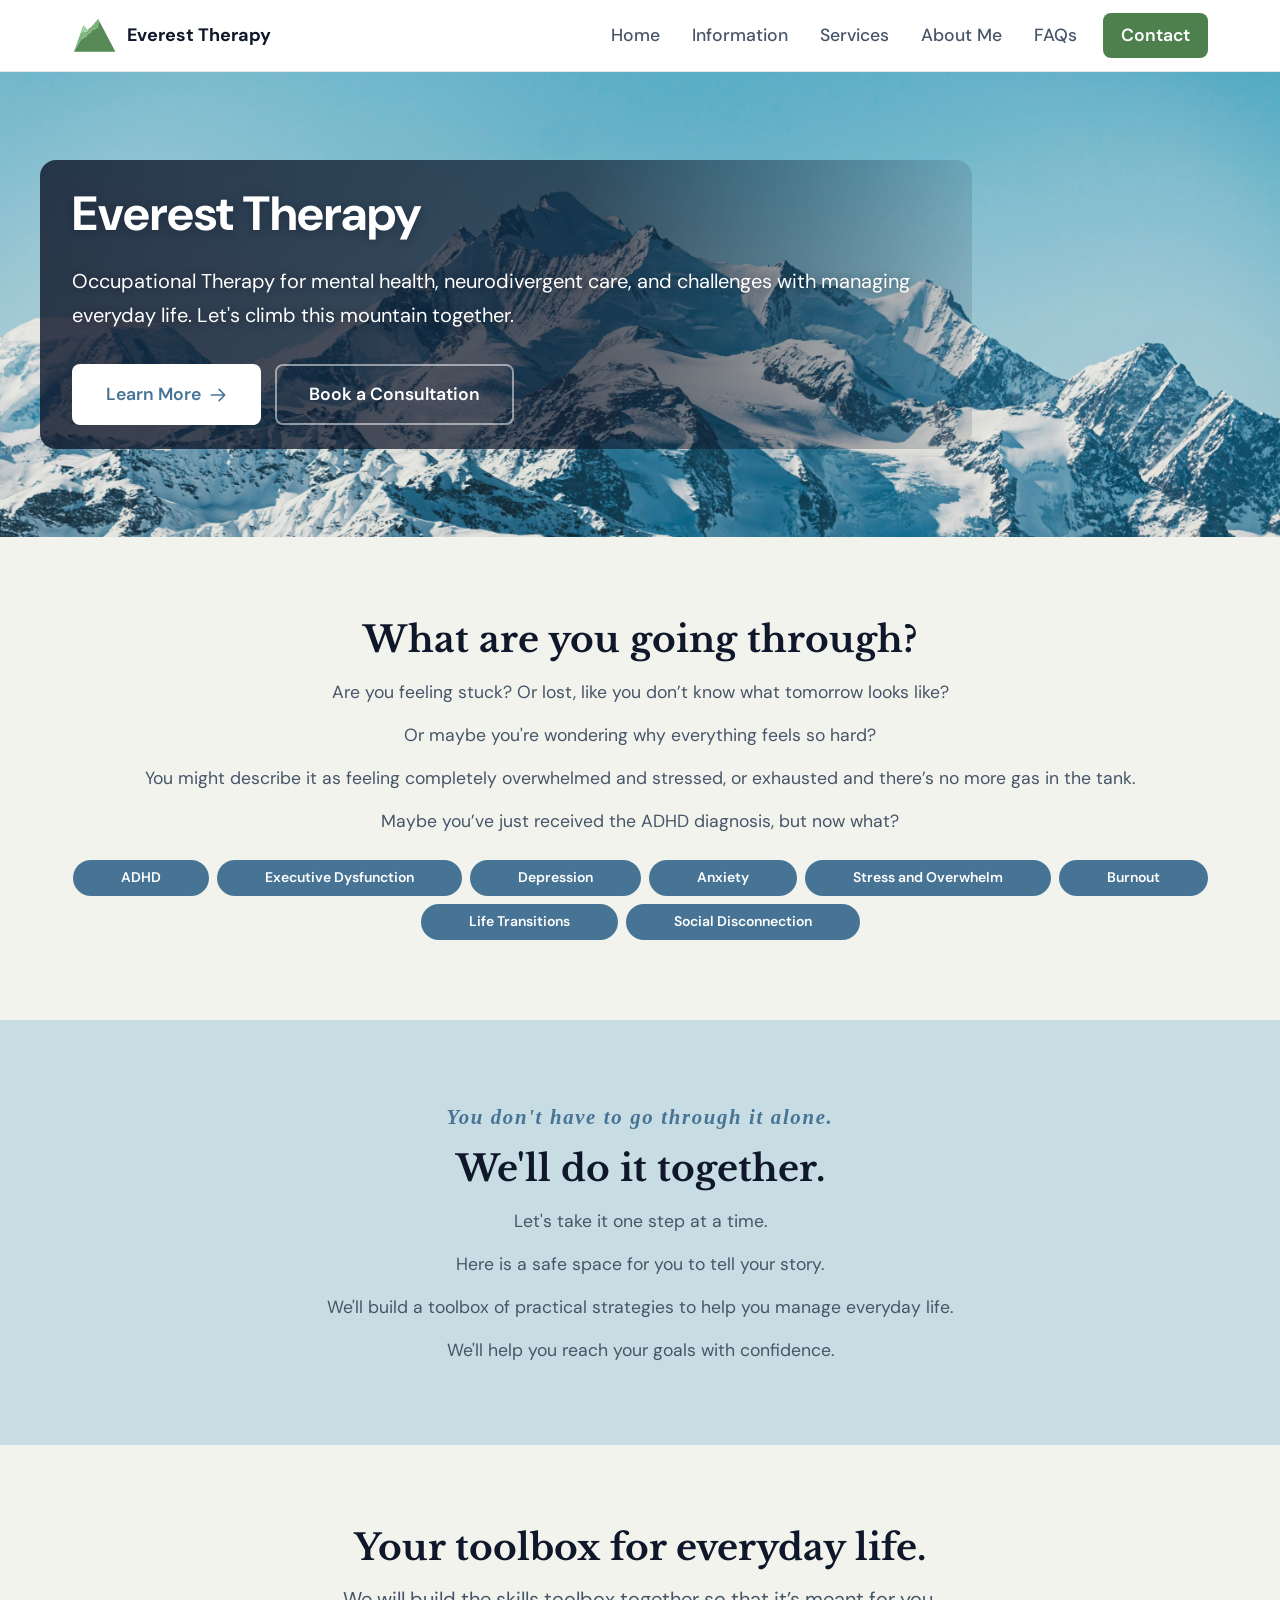
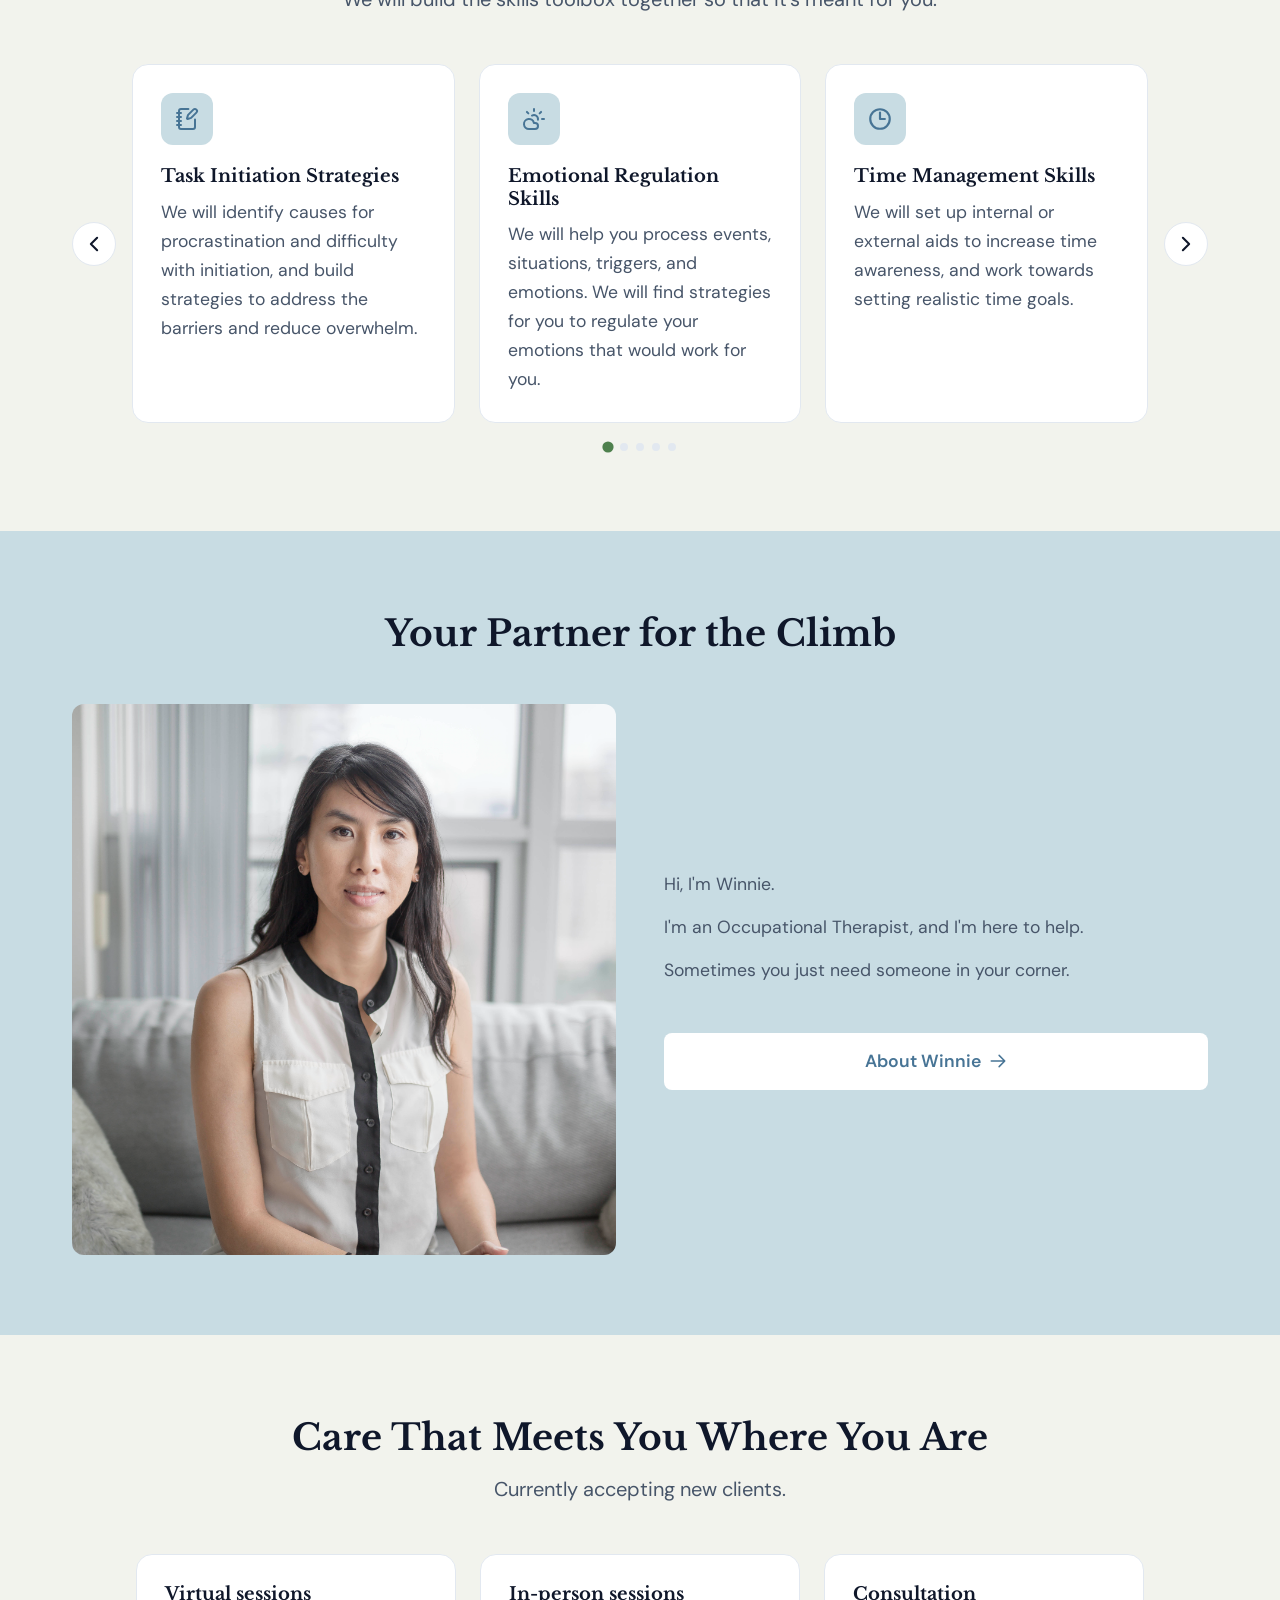
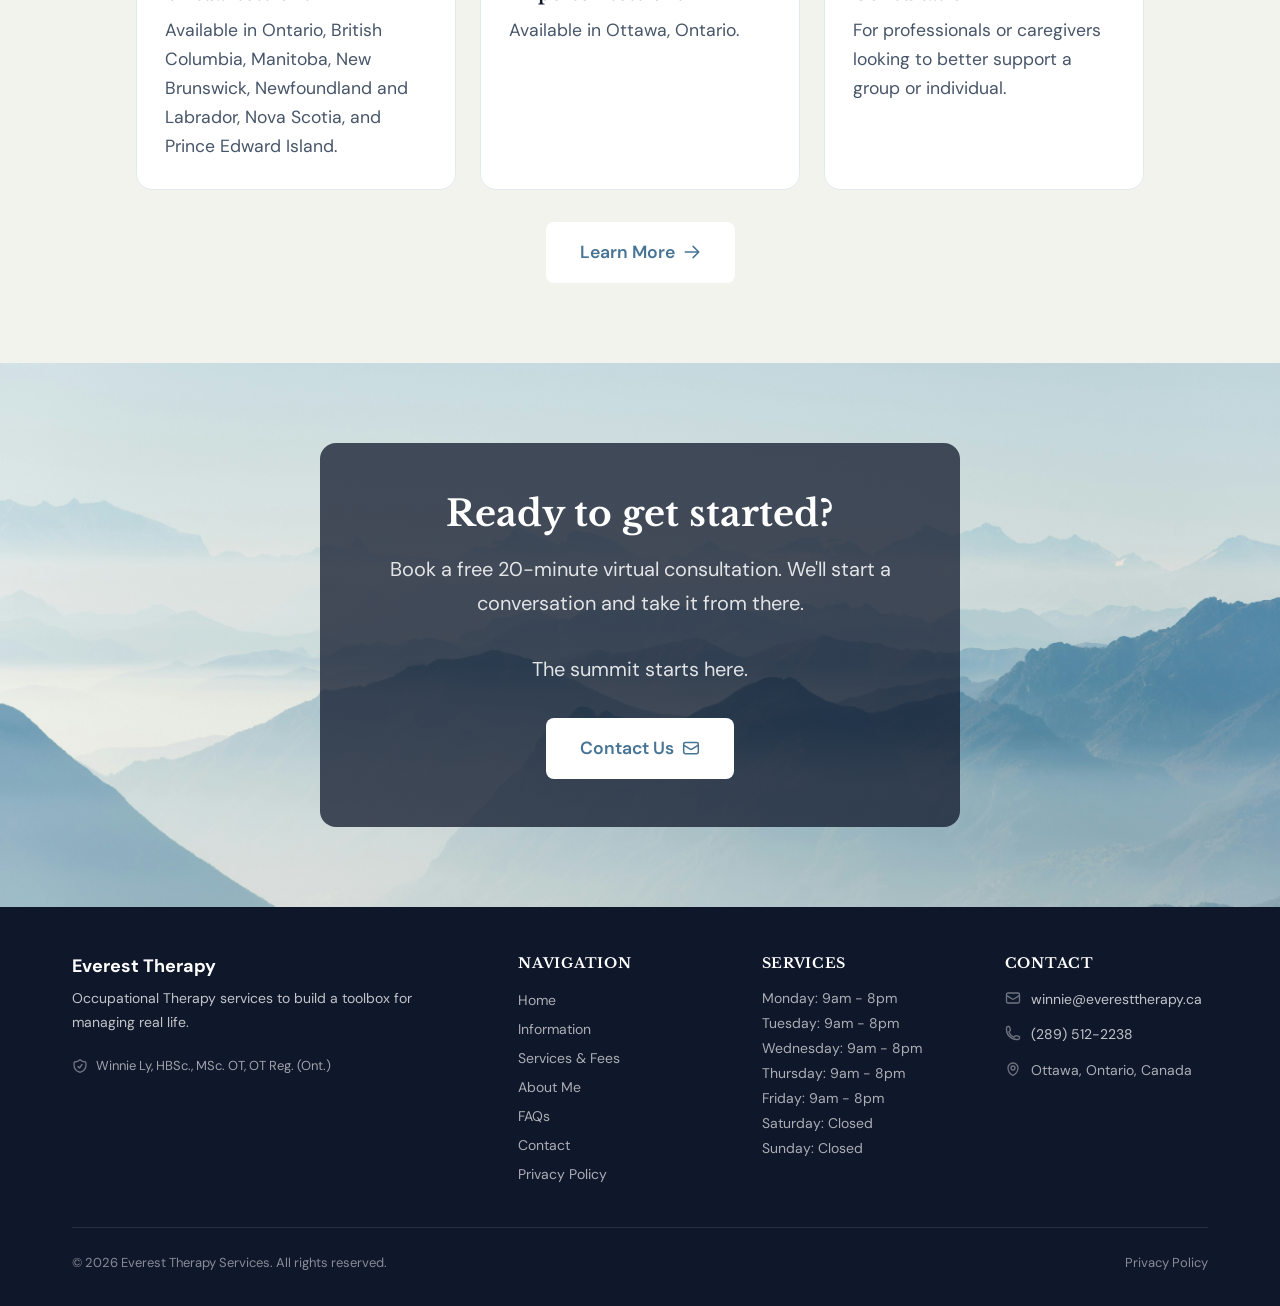
==== commit 512955bc: "fixed navigation footer spacing and added privacy link" ====
--- a/index.html
+++ b/index.html
@@ -315,6 +315,7 @@
             <li><a href="about/">About Me</a></li>
             <li><a href="faqs/">FAQs</a></li>
             <li><a href="contact/">Contact</a></li>
+            <li><a href="privacy/">Privacy Policy</a></li>
           </ul>
         </div>
 
--- a/css/styles.css
+++ b/css/styles.css
@@ -1247,7 +1247,7 @@
   text-transform: uppercase;
   letter-spacing: .05em;
 }
-.footer-links { display: flex; flex-direction: column; gap: .5rem; }
+.footer-links { display: flex; flex-direction: column; gap: .25rem; }
 .footer-links li,
 .footer-links a {
   font-size: .875rem;
@@ -1259,8 +1259,8 @@
 .footer-links a {
   text-decoration: none;
   transition: color var(--tr-base);
-  padding: .25rem 0;
-  min-height: 44px;
+  padding: .125rem 0;
+  min-height: 0;
   display: flex;
   align-items: center;
   gap: .375rem;
